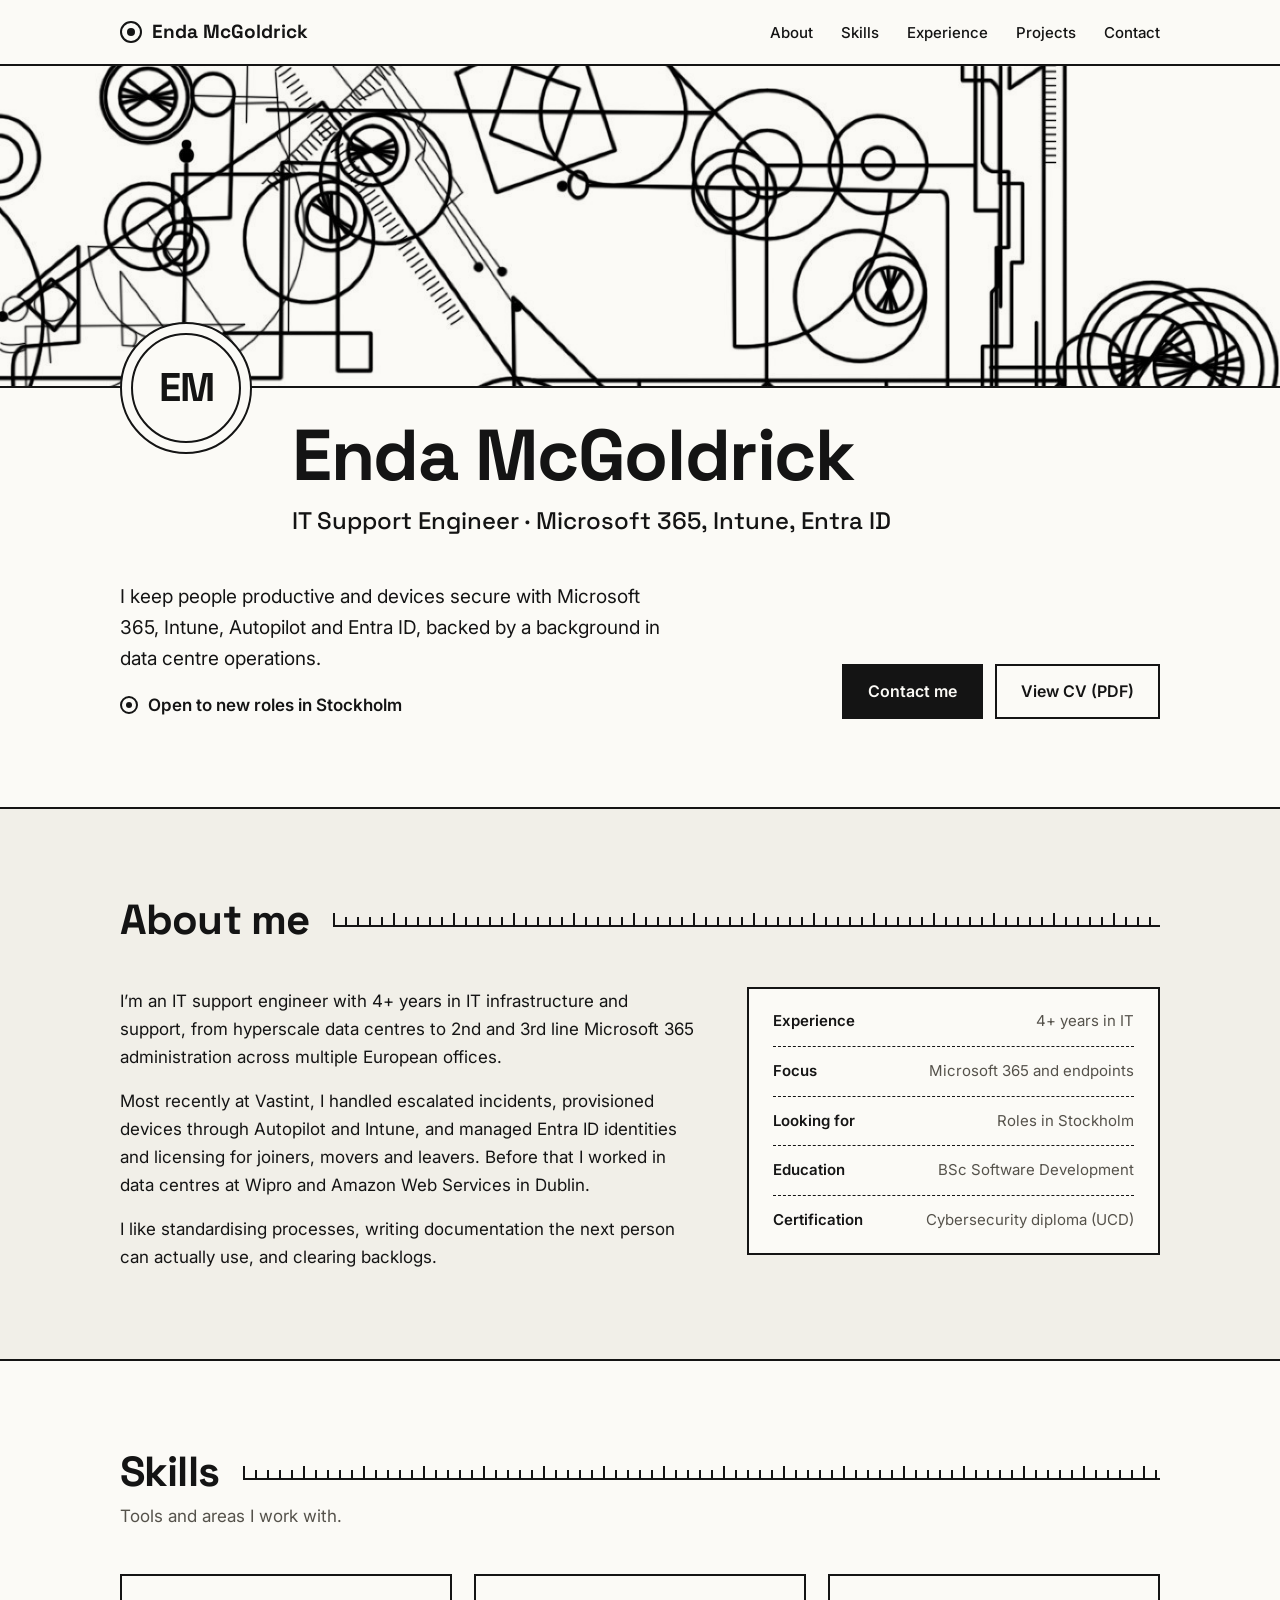
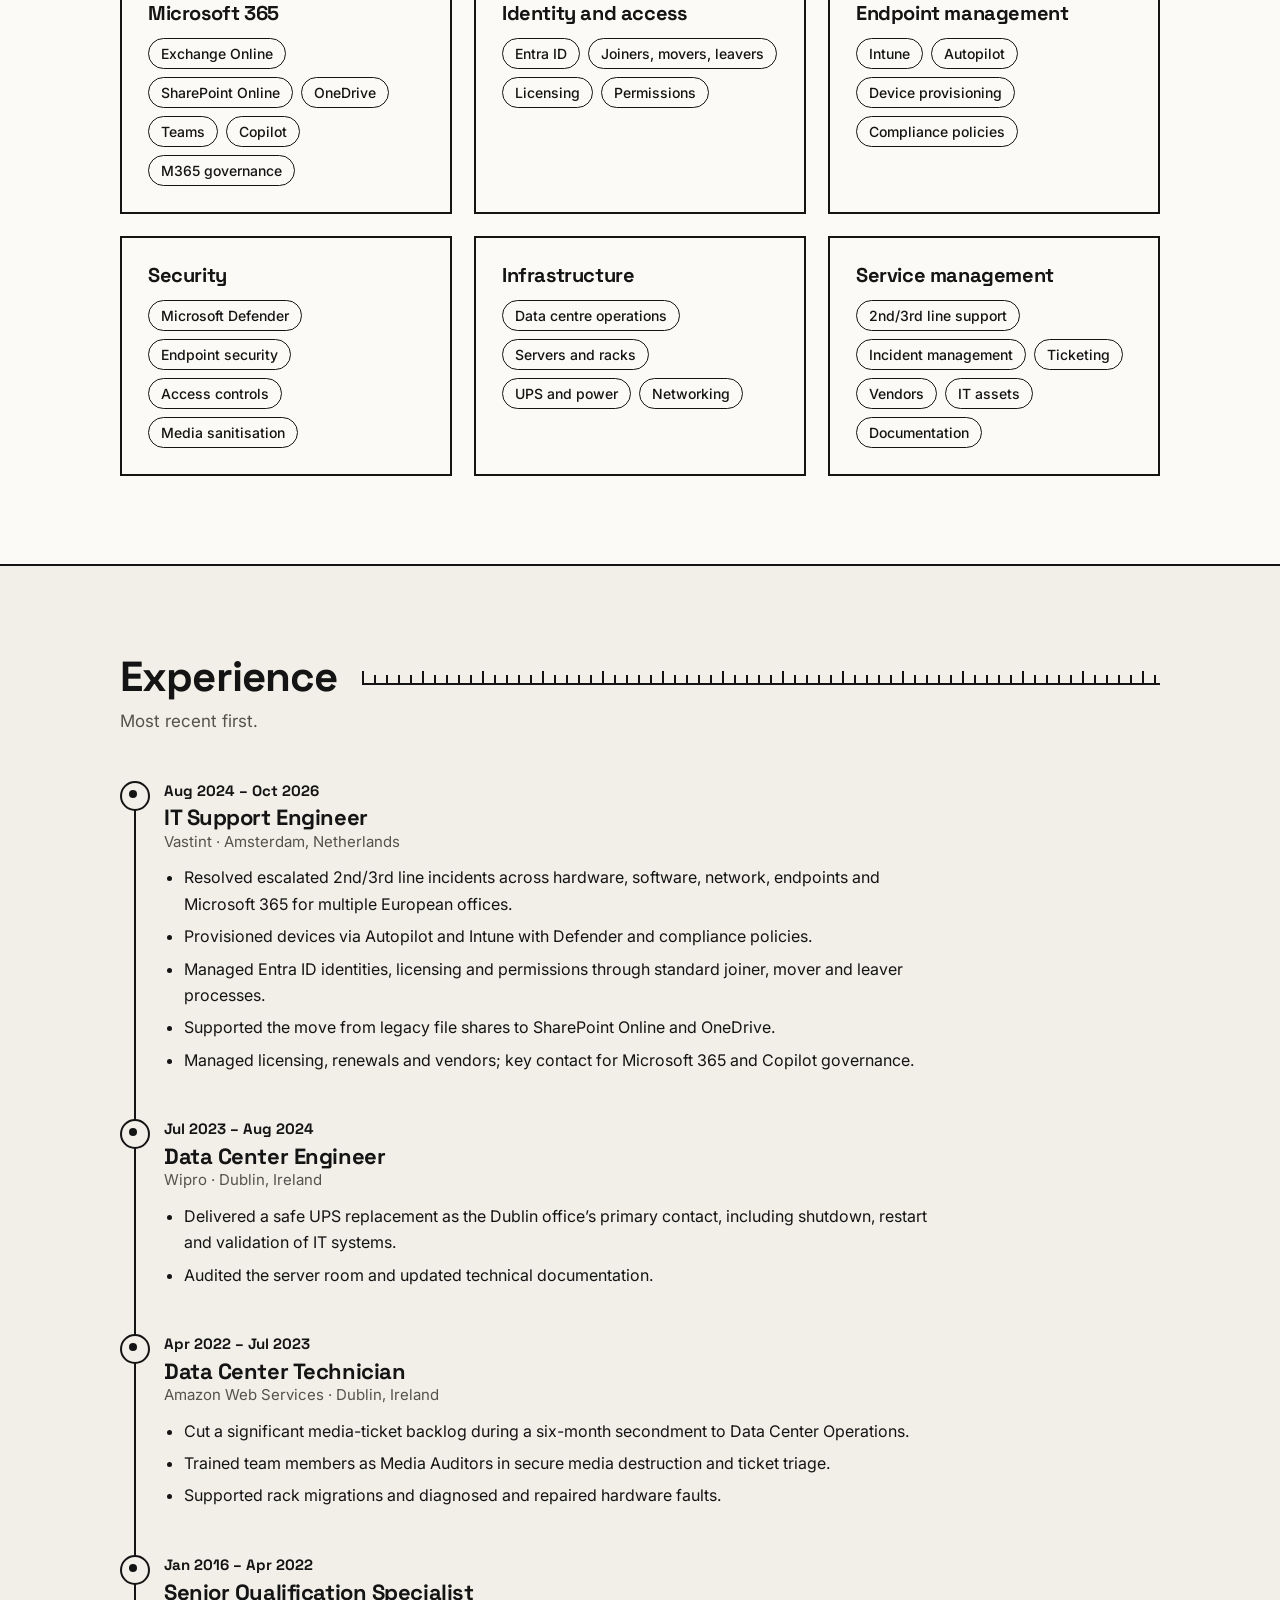
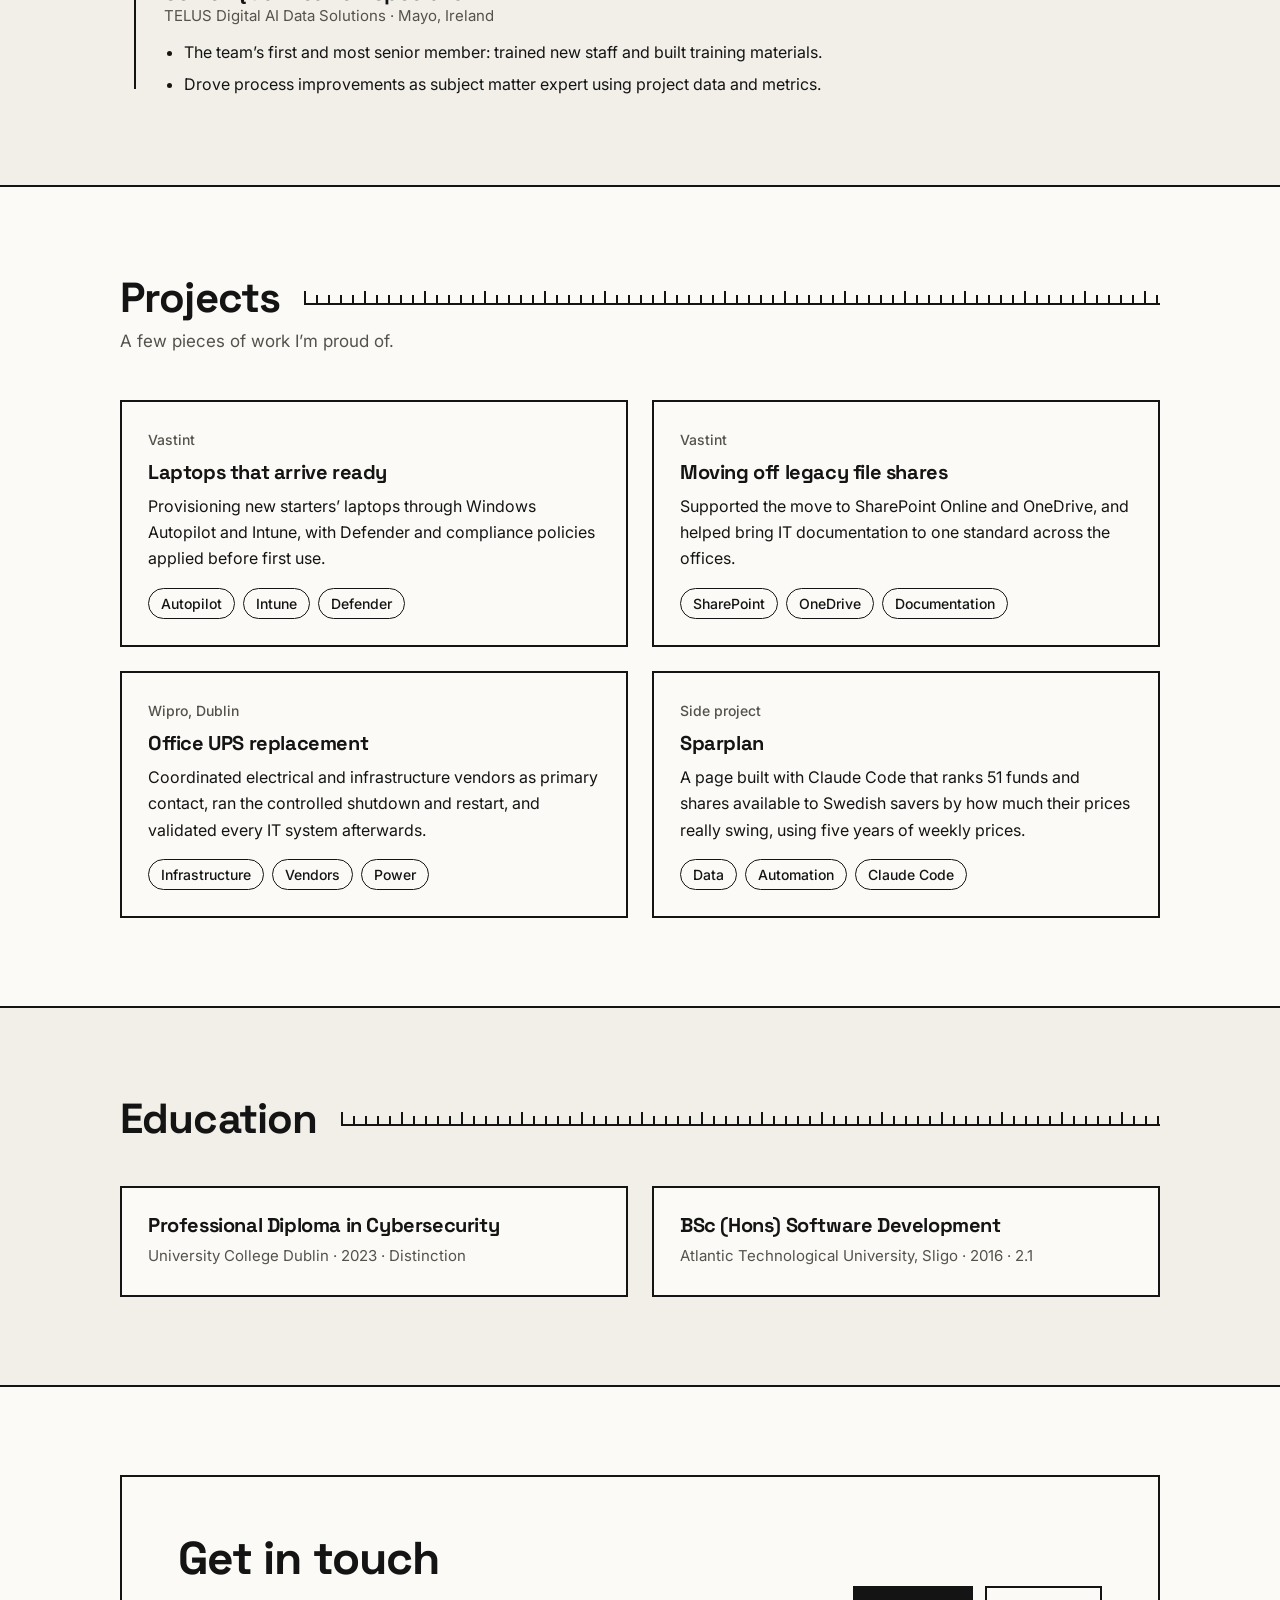
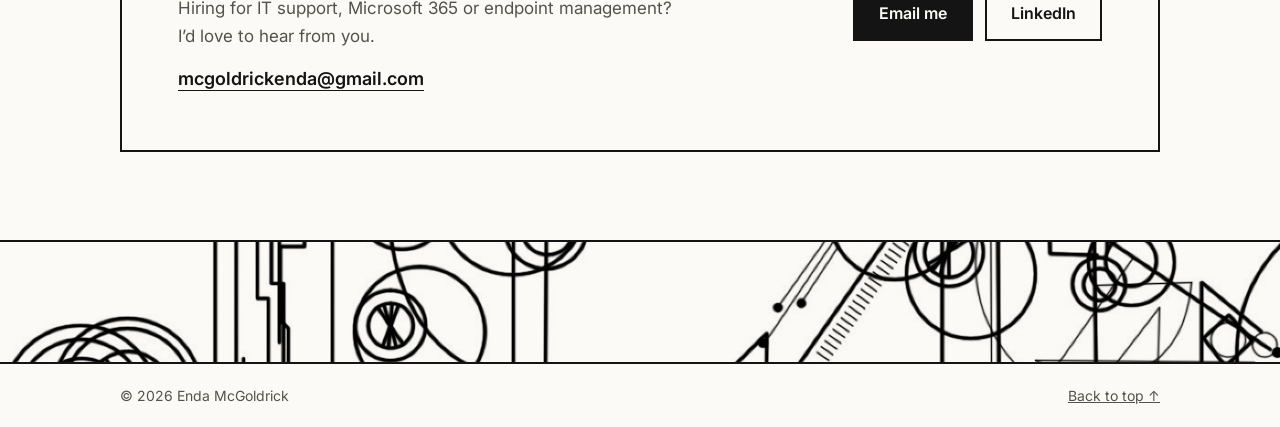
==== index.html @ be998eaa "Add portfolio site" ====
<!doctype html>
<html lang="en-IE">
<head>
<meta charset="utf-8">
<meta name="viewport" content="width=device-width, initial-scale=1">
<title>Enda McGoldrick · Portfolio</title>
<meta name="description" content="Enda McGoldrick, IT support engineer: Microsoft 365, Intune, Autopilot and Entra ID. Open to new roles in Stockholm.">
<meta property="og:type" content="website">
<meta property="og:title" content="Enda McGoldrick · IT Support Engineer">
<meta property="og:description" content="Microsoft 365, Intune, Autopilot and Entra ID. Open to new roles in Stockholm.">
<link rel="icon" href="data:image/svg+xml,%3Csvg xmlns='http://www.w3.org/2000/svg' viewBox='0 0 32 32'%3E%3Ccircle cx='16' cy='16' r='13' fill='%23fbfaf6' stroke='%23141414' stroke-width='3'/%3E%3Ccircle cx='16' cy='16' r='5' fill='%23141414'/%3E%3C/svg%3E"><link rel="preconnect" href="https://fonts.googleapis.com">
<link rel="preconnect" href="https://fonts.gstatic.com" crossorigin>
<link href="https://fonts.googleapis.com/css2?family=Space+Grotesk:wght@500;700&family=Inter:wght@400;500;600&display=swap" rel="stylesheet">
<style>
/* Ink on paper, taken from the line drawing: one line weight (2px), ringed circles, ruler ticks. */
:root{
  --paper:#fbfaf6; --soft:#f1efe8; --ink:#141414; --muted:#55524b;
  --w:2px;
  --head:"Space Grotesk",system-ui,sans-serif;
  --body:"Inter",system-ui,-apple-system,"Segoe UI",Roboto,sans-serif;
  color-scheme:light;
}
@media (prefers-color-scheme:dark){:root:not([data-theme="light"]){--paper:#121211;--soft:#1b1b19;--ink:#f1efe8;--muted:#aaa69c;color-scheme:dark}}
:root[data-theme="dark"]{--paper:#121211;--soft:#1b1b19;--ink:#f1efe8;--muted:#aaa69c;color-scheme:dark}
*{box-sizing:border-box}
html{scroll-behavior:smooth;scroll-padding-top:72px}
body{margin:0;background:var(--paper);color:var(--ink);font:400 17px/1.65 var(--body);-webkit-font-smoothing:antialiased;overflow-x:hidden}
h1,h2,h3,p,ul{margin:0}
h1,h2,h3{font-family:var(--head);font-weight:700;letter-spacing:-.02em;line-height:1.1}
a{color:inherit}
:focus-visible{outline:var(--w) dashed var(--ink);outline-offset:4px}
.container{max-width:1080px;margin:0 auto;padding:0 20px}

/* the drawing */
.linework{display:block;width:100%;height:auto;mix-blend-mode:multiply}
@media (prefers-color-scheme:dark){:root:not([data-theme="light"]) .linework{filter:invert(1);mix-blend-mode:screen}}
:root[data-theme="dark"] .linework{filter:invert(1);mix-blend-mode:screen}

/* nav */
header{position:sticky;top:0;z-index:10;background:var(--paper);border-bottom:var(--w) solid var(--ink)}
header .container{display:flex;align-items:center;justify-content:space-between;height:64px;gap:20px}
.logo{display:flex;align-items:center;gap:10px;font-family:var(--head);font-weight:700;font-size:19px;text-decoration:none}
.ring{width:22px;height:22px;border-radius:50%;border:var(--w) solid var(--ink);display:grid;place-items:center}
.ring::after{content:"";width:8px;height:8px;border-radius:50%;background:var(--ink)}
nav ul{display:flex;gap:28px;list-style:none;padding:0}
nav a{font-weight:500;font-size:15px;text-decoration:none;background:linear-gradient(var(--ink),var(--ink)) 0 100%/0 var(--w) no-repeat;padding-bottom:2px;transition:background-size .25s}
nav a:hover{background-size:100% var(--w)}
@media (max-width:760px){nav{display:none}}

/* buttons */
.btn{display:inline-block;padding:12px 24px;font-weight:600;font-size:16px;text-decoration:none;border:var(--w) solid var(--ink);transition:transform .15s,box-shadow .15s,background-color .15s,color .15s}
.btn:hover{transform:translate(-3px,-3px);box-shadow:3px 3px 0 var(--ink)}
.btn:active{transform:none;box-shadow:none}
.btn-primary{background:var(--ink);color:var(--paper)}
.btn-outline{background:var(--paper)}

/* hero */
.hero-art{max-width:1400px;margin:0 auto;border-bottom:var(--w) solid var(--ink);overflow:hidden}
.hero-art .linework{min-height:180px;object-fit:cover;object-position:left center}
.hero{position:relative;padding:0 0 88px}
.hero-grid{display:grid;grid-template-columns:auto 1fr;gap:28px 40px;align-items:end}
.avatar{align-self:start;z-index:1;width:132px;height:132px;margin-top:-66px;border-radius:50%;background:var(--paper);border:var(--w) solid var(--ink);display:grid;place-items:center;position:relative}
.avatar::before{content:"";position:absolute;inset:9px;border-radius:50%;border:var(--w) solid var(--ink)}
.avatar span{font-family:var(--head);font-weight:700;font-size:40px;letter-spacing:-1px}
.hero h1{font-size:clamp(40px,6.4vw,72px);padding-top:28px}
.hero .role{font-family:var(--head);font-size:clamp(19px,2.2vw,24px);font-weight:500;margin-top:6px}
.hero-body{grid-column:1/-1;display:grid;grid-template-columns:1.3fr 1fr;gap:40px;align-items:end;margin-top:12px}
.hero .intro{font-size:19px;max-width:560px}
.hero .loc{margin-top:16px;display:inline-flex;align-items:center;gap:10px;font-weight:600}
.hero .loc .ring{width:18px;height:18px}
.hero .loc .ring::after{width:6px;height:6px}
.hero .buttons{display:flex;gap:12px;flex-wrap:wrap;justify-content:flex-end}
@media (max-width:760px){
  .hero-grid{grid-template-columns:1fr}
  .avatar{width:108px;height:108px;margin-top:-54px}
  .hero h1{padding-top:0}
  .hero-body{grid-template-columns:1fr}
  .hero .buttons{justify-content:flex-start}
}

/* sections */
section{padding:88px 0}
section.alt{background:var(--soft);border-top:var(--w) solid var(--ink);border-bottom:var(--w) solid var(--ink)}
.section-head{display:grid;grid-template-columns:auto 1fr;gap:6px 24px;align-items:end;margin-bottom:44px}
.section-title{font-size:clamp(30px,4vw,42px)}
.ruler{height:14px;align-self:center;border-bottom:var(--w) solid var(--ink);
  background:repeating-linear-gradient(90deg,var(--ink) 0 var(--w),transparent var(--w) 12px) bottom/100% 8px no-repeat,
             repeating-linear-gradient(90deg,var(--ink) 0 var(--w),transparent var(--w) 60px) bottom/100% 14px no-repeat}
.section-sub{grid-column:1/-1;color:var(--muted)}

/* about */
.about-grid{display:grid;grid-template-columns:1.4fr 1fr;gap:48px;align-items:start}
.about-grid p+p{margin-top:16px}
.facts{border:var(--w) solid var(--ink);background:var(--paper);list-style:none;padding:8px 24px}
.facts li{display:flex;justify-content:space-between;gap:16px;padding:12px 0;font-size:15px;border-bottom:1px dashed var(--ink)}
.facts li:last-child{border-bottom:0}
.facts b{font-weight:600}
.facts span{color:var(--muted);text-align:right}
@media (max-width:760px){.about-grid{grid-template-columns:1fr}}

/* cards */
.card{border:var(--w) solid var(--ink);background:var(--paper);padding:26px;transition:transform .2s,box-shadow .2s}
.card:hover{transform:translate(-4px,-4px);box-shadow:6px 6px 0 var(--ink)}
.card h3{font-size:20px;display:flex;align-items:center;gap:10px}
.tags{display:flex;flex-wrap:wrap;gap:8px;list-style:none;padding:0;margin-top:14px}
.tags li{border:1.5px solid var(--ink);font-size:14px;font-weight:500;padding:3px 12px;border-radius:999px}

.skills{display:grid;grid-template-columns:repeat(3,1fr);gap:22px}
@media (max-width:860px){.skills{grid-template-columns:1fr 1fr}}
@media (max-width:560px){.skills{grid-template-columns:1fr}}

/* timeline */
.timeline{position:relative;max-width:820px;padding-left:44px}
.timeline::before{content:"";position:absolute;left:14px;top:8px;bottom:8px;border-left:var(--w) solid var(--ink)}
.job{position:relative;padding-bottom:44px}
.job:last-child{padding-bottom:0}
.job::before{content:"";position:absolute;left:-44px;top:2px;width:26px;height:26px;border-radius:50%;border:var(--w) solid var(--ink);background:var(--soft)}
.job::after{content:"";position:absolute;left:-35px;top:11px;width:8px;height:8px;border-radius:50%;background:var(--ink)}
.job .date{font-family:var(--head);font-weight:700;font-size:15px}
.job h3{font-size:22px;margin-top:2px}
.job .co{color:var(--muted);font-size:15px}
.job ul{margin-top:10px;padding-left:20px}
.job li{margin-top:6px;font-size:16px}

/* projects */
.projects{display:grid;grid-template-columns:repeat(2,1fr);gap:24px}
.project{display:flex;flex-direction:column;gap:10px}
.project .where{font-size:14px;color:var(--muted);font-weight:500}
.project p{font-size:16px}
.project .tags{margin-top:auto;padding-top:6px}
.project a{font-weight:600;text-underline-offset:4px}
@media (max-width:760px){.projects{grid-template-columns:1fr}}

/* education */
.edu{display:grid;grid-template-columns:1fr 1fr;gap:24px}
.edu p{color:var(--muted);margin-top:8px;font-size:15px}
@media (max-width:640px){.edu{grid-template-columns:1fr}}

/* contact */
.contact-box{border:var(--w) solid var(--ink);padding:clamp(28px,5vw,56px);display:grid;grid-template-columns:1fr auto;gap:28px;align-items:center;background:var(--paper)}
.contact-box h2{font-size:clamp(30px,4.4vw,46px)}
.contact-box p{margin-top:10px;color:var(--muted);max-width:46ch}
.contact-box .mail{display:inline-block;margin-top:14px;font-weight:600;font-size:18px;text-underline-offset:5px}
.contact-box .buttons{display:flex;gap:12px;flex-wrap:wrap}
@media (max-width:760px){.contact-box{grid-template-columns:1fr}}

footer{border-top:var(--w) solid var(--ink)}
.foot-art{max-width:1400px;margin:0 auto;height:120px;overflow:hidden}
.foot-art .linework{transform:scaleX(-1);height:100%;object-fit:cover;object-position:center 70%}
.foot-line{border-top:var(--w) solid var(--ink);padding:20px 0;font-size:14px;color:var(--muted)}
.foot-line .container{display:flex;justify-content:space-between;gap:16px;flex-wrap:wrap}

/* motion */
.js .fade{opacity:0;transform:translateY(16px);transition:opacity .6s ease,transform .6s ease}
.js .fade.in{opacity:1;transform:none}
.hero-art .linework{animation:drift 30s ease-in-out infinite alternate}
@keyframes drift{from{transform:scale(1.04) translateX(0)}to{transform:scale(1.04) translateX(-2%)}}
@media (prefers-reduced-motion:reduce){.js .fade{opacity:1;transform:none;transition:none}.btn,.card{transition:none}.hero-art .linework{animation:none}}
</style>
<script>document.documentElement.classList.add('js')</script>
</head>
<body>

<header>
  <div class="container">
    <a class="logo" href="#top"><span class="ring" aria-hidden="true"></span>Enda McGoldrick</a>
    <nav aria-label="Sections">
      <ul>
        <li><a href="#about">About</a></li>
        <li><a href="#skills">Skills</a></li>
        <li><a href="#experience">Experience</a></li>
        <li><a href="#projects">Projects</a></li>
        <li><a href="#contact">Contact</a></li>
      </ul>
    </nav>
  </div>
</header>

<main id="top">
  <div class="hero-art"><img class="linework" src="linework.png" width="1400" height="350" alt=""></div>
  <div class="hero">
    <div class="container hero-grid">
      <div class="avatar" aria-hidden="true"><span>EM</span></div>
      <div>
        <h1>Enda McGoldrick</h1>
        <p class="role">IT Support Engineer · Microsoft 365, Intune, Entra ID</p>
      </div>
      <div class="hero-body">
        <div>
          <p class="intro">I keep people productive and devices secure with Microsoft 365, Intune, Autopilot and Entra ID, backed by a background in data centre operations.</p>
          <p class="loc"><span class="ring" aria-hidden="true"></span>Open to new roles in Stockholm</p>
        </div>
        <div class="buttons">
          <a class="btn btn-primary" href="mailto:mcgoldrickenda@gmail.com?subject=Role%20enquiry">Contact me</a>
          <a class="btn btn-outline" href="Enda-McGoldrick-CV.pdf" target="_blank" rel="noopener">View CV (PDF)</a>
        </div>
      </div>
    </div>
  </div>

  <section class="alt" id="about">
    <div class="container">
      <div class="section-head"><h2 class="section-title">About me</h2><span class="ruler" aria-hidden="true"></span></div>
      <div class="about-grid fade">
        <div>
          <p>I’m an IT support engineer with 4+ years in IT infrastructure and support, from hyperscale data centres to 2nd and 3rd line Microsoft 365 administration across multiple European offices.</p>
          <p>Most recently at Vastint, I handled escalated incidents, provisioned devices through Autopilot and Intune, and managed Entra ID identities and licensing for joiners, movers and leavers. Before that I worked in data centres at Wipro and Amazon Web Services in Dublin.</p>
          <p>I like standardising processes, writing documentation the next person can actually use, and clearing backlogs.</p>
        </div>
        <ul class="facts">
          <li><b>Experience</b><span>4+ years in IT</span></li>
          <li><b>Focus</b><span>Microsoft 365 and endpoints</span></li>
          <li><b>Looking for</b><span>Roles in Stockholm</span></li>
          <li><b>Education</b><span>BSc Software Development</span></li>
          <li><b>Certification</b><span>Cybersecurity diploma (UCD)</span></li>
        </ul>
      </div>
    </div>
  </section>

  <section id="skills">
    <div class="container">
      <div class="section-head"><h2 class="section-title">Skills</h2><span class="ruler" aria-hidden="true"></span><p class="section-sub">Tools and areas I work with.</p></div>
      <div class="skills">
        <div class="card fade"><h3>Microsoft 365</h3><ul class="tags"><li>Exchange Online</li><li>SharePoint Online</li><li>OneDrive</li><li>Teams</li><li>Copilot</li><li>M365 governance</li></ul></div>
        <div class="card fade"><h3>Identity and access</h3><ul class="tags"><li>Entra ID</li><li>Joiners, movers, leavers</li><li>Licensing</li><li>Permissions</li></ul></div>
        <div class="card fade"><h3>Endpoint management</h3><ul class="tags"><li>Intune</li><li>Autopilot</li><li>Device provisioning</li><li>Compliance policies</li></ul></div>
        <div class="card fade"><h3>Security</h3><ul class="tags"><li>Microsoft Defender</li><li>Endpoint security</li><li>Access controls</li><li>Media sanitisation</li></ul></div>
        <div class="card fade"><h3>Infrastructure</h3><ul class="tags"><li>Data centre operations</li><li>Servers and racks</li><li>UPS and power</li><li>Networking</li></ul></div>
        <div class="card fade"><h3>Service management</h3><ul class="tags"><li>2nd/3rd line support</li><li>Incident management</li><li>Ticketing</li><li>Vendors</li><li>IT assets</li><li>Documentation</li></ul></div>
      </div>
    </div>
  </section>

  <section class="alt" id="experience">
    <div class="container">
      <div class="section-head"><h2 class="section-title">Experience</h2><span class="ruler" aria-hidden="true"></span><p class="section-sub">Most recent first.</p></div>
      <div class="timeline">
        <div class="job fade">
          <p class="date">Aug 2024 – Oct 2026</p>
          <h3>IT Support Engineer</h3>
          <p class="co">Vastint · Amsterdam, Netherlands</p>
          <ul>
            <li>Resolved escalated 2nd/3rd line incidents across hardware, software, network, endpoints and Microsoft 365 for multiple European offices.</li>
            <li>Provisioned devices via Autopilot and Intune with Defender and compliance policies.</li>
            <li>Managed Entra ID identities, licensing and permissions through standard joiner, mover and leaver processes.</li>
            <li>Supported the move from legacy file shares to SharePoint Online and OneDrive.</li>
            <li>Managed licensing, renewals and vendors; key contact for Microsoft 365 and Copilot governance.</li>
          </ul>
        </div>
        <div class="job fade">
          <p class="date">Jul 2023 – Aug 2024</p>
          <h3>Data Center Engineer</h3>
          <p class="co">Wipro · Dublin, Ireland</p>
          <ul>
            <li>Delivered a safe UPS replacement as the Dublin office’s primary contact, including shutdown, restart and validation of IT systems.</li>
            <li>Audited the server room and updated technical documentation.</li>
          </ul>
        </div>
        <div class="job fade">
          <p class="date">Apr 2022 – Jul 2023</p>
          <h3>Data Center Technician</h3>
          <p class="co">Amazon Web Services · Dublin, Ireland</p>
          <ul>
            <li>Cut a significant media-ticket backlog during a six-month secondment to Data Center Operations.</li>
            <li>Trained team members as Media Auditors in secure media destruction and ticket triage.</li>
            <li>Supported rack migrations and diagnosed and repaired hardware faults.</li>
          </ul>
        </div>
        <div class="job fade">
          <p class="date">Jan 2016 – Apr 2022</p>
          <h3>Senior Qualification Specialist</h3>
          <p class="co">TELUS Digital AI Data Solutions · Mayo, Ireland</p>
          <ul>
            <li>The team’s first and most senior member: trained new staff and built training materials.</li>
            <li>Drove process improvements as subject matter expert using project data and metrics.</li>
          </ul>
        </div>
      </div>
    </div>
  </section>

  <section id="projects">
    <div class="container">
      <div class="section-head"><h2 class="section-title">Projects</h2><span class="ruler" aria-hidden="true"></span><p class="section-sub">A few pieces of work I’m proud of.</p></div>
      <div class="projects">
        <article class="card project fade">
          <p class="where">Vastint</p>
          <h3>Laptops that arrive ready</h3>
          <p>Provisioning new starters’ laptops through Windows Autopilot and Intune, with Defender and compliance policies applied before first use.</p>
          <ul class="tags"><li>Autopilot</li><li>Intune</li><li>Defender</li></ul>
        </article>
        <article class="card project fade">
          <p class="where">Vastint</p>
          <h3>Moving off legacy file shares</h3>
          <p>Supported the move to SharePoint Online and OneDrive, and helped bring IT documentation to one standard across the offices.</p>
          <ul class="tags"><li>SharePoint</li><li>OneDrive</li><li>Documentation</li></ul>
        </article>
        <article class="card project fade">
          <p class="where">Wipro, Dublin</p>
          <h3>Office UPS replacement</h3>
          <p>Coordinated electrical and infrastructure vendors as primary contact, ran the controlled shutdown and restart, and validated every IT system afterwards.</p>
          <ul class="tags"><li>Infrastructure</li><li>Vendors</li><li>Power</li></ul>
        </article>
        <article class="card project fade">
          <p class="where">Side project</p>
          <h3>Sparplan</h3>
          <p>A page built with Claude Code that ranks 51 funds and shares available to Swedish savers by how much their prices really swing, using five years of weekly prices.</p>
          <ul class="tags"><li>Data</li><li>Automation</li><li>Claude Code</li></ul>
        </article>
      </div>
    </div>
  </section>

  <section class="alt" id="education">
    <div class="container">
      <div class="section-head"><h2 class="section-title">Education</h2><span class="ruler" aria-hidden="true"></span></div>
      <div class="edu">
        <article class="card fade"><h3>Professional Diploma in Cybersecurity</h3><p>University College Dublin · 2023 · Distinction</p></article>
        <article class="card fade"><h3>BSc (Hons) Software Development</h3><p>Atlantic Technological University, Sligo · 2016 · 2.1</p></article>
      </div>
    </div>
  </section>

  <section id="contact">
    <div class="container">
      <div class="contact-box fade">
        <div>
          <h2>Get in touch</h2>
          <p>Hiring for IT support, Microsoft 365 or endpoint management? I’d love to hear from you.</p>
          <a class="mail" href="mailto:mcgoldrickenda@gmail.com?subject=Role%20enquiry">mcgoldrickenda@gmail.com</a>
        </div>
        <div class="buttons">
          <a class="btn btn-primary" href="mailto:mcgoldrickenda@gmail.com?subject=Role%20enquiry">Email me</a>
          <a class="btn btn-outline" href="https://www.linkedin.com/in/enda-mcgoldrick" rel="noopener">LinkedIn</a>
        </div>
      </div>
    </div>
  </section>
</main>

<footer>
  <div class="foot-art" aria-hidden="true"><img class="linework" src="linework.png" width="1400" height="350" alt=""></div>
  <div class="foot-line"><div class="container"><span>© 2026 Enda McGoldrick</span><a href="#top">Back to top ↑</a></div></div>
</footer>

<script>
(function(){
  var els=[].slice.call(document.querySelectorAll('.fade'));
  if(!('IntersectionObserver' in window)){els.forEach(function(e){e.classList.add('in')});return;}
  var io=new IntersectionObserver(function(es){es.forEach(function(e){if(e.isIntersecting){e.target.classList.add('in');io.unobserve(e.target);}});},{threshold:.1});
  els.forEach(function(e){io.observe(e);});
})();
</script>
</body>
</html>
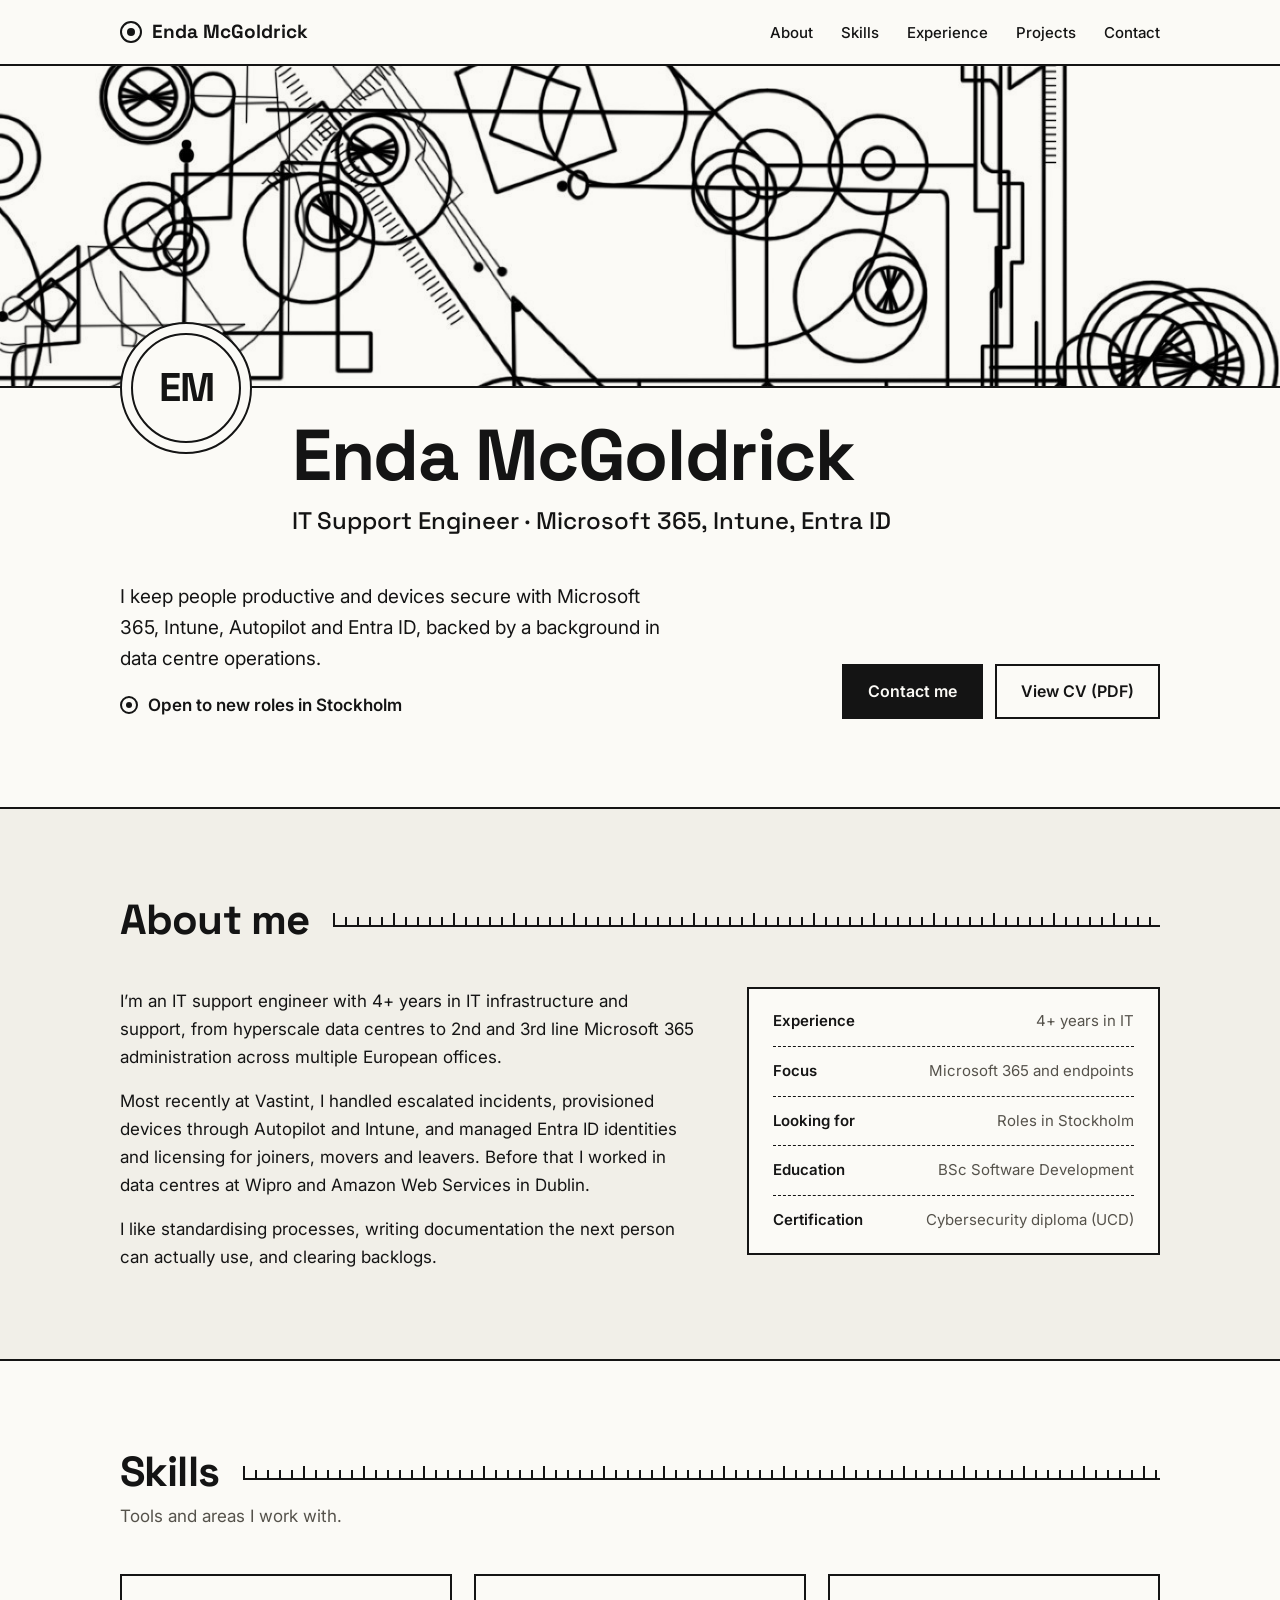
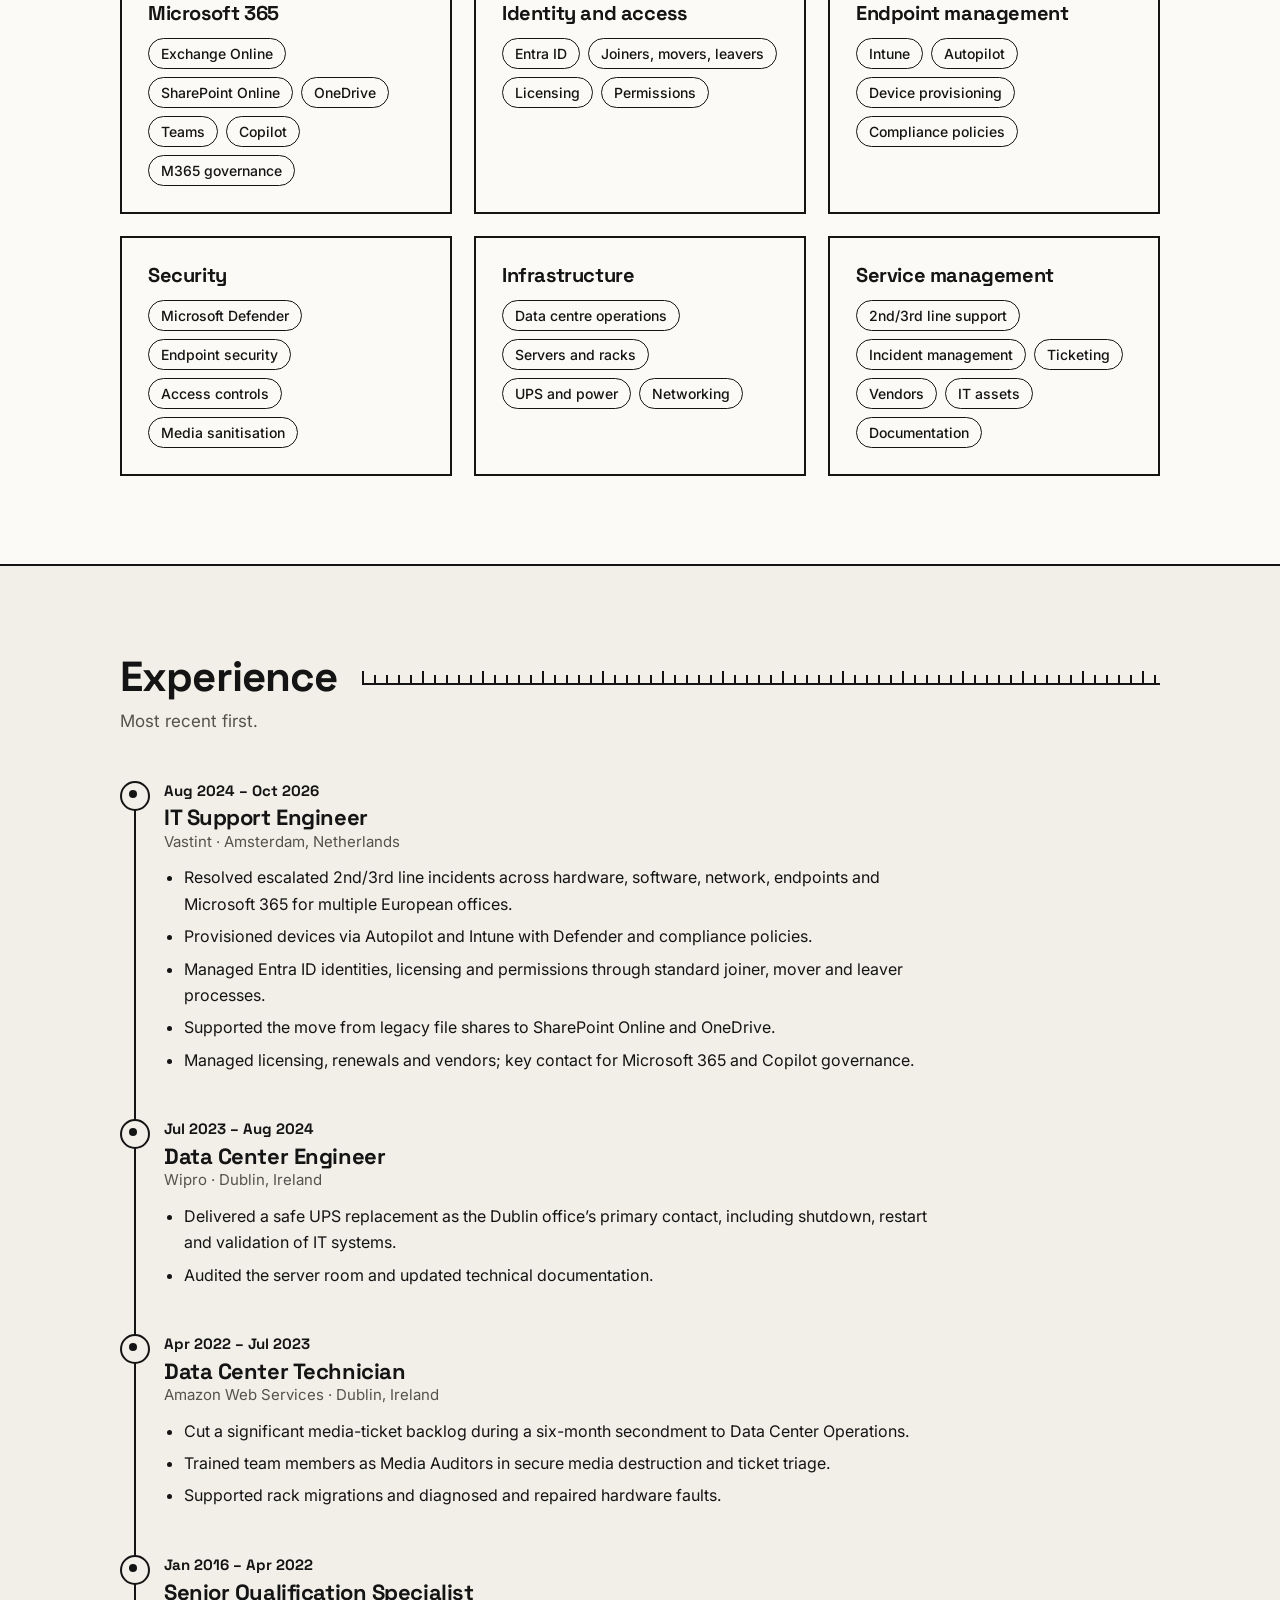
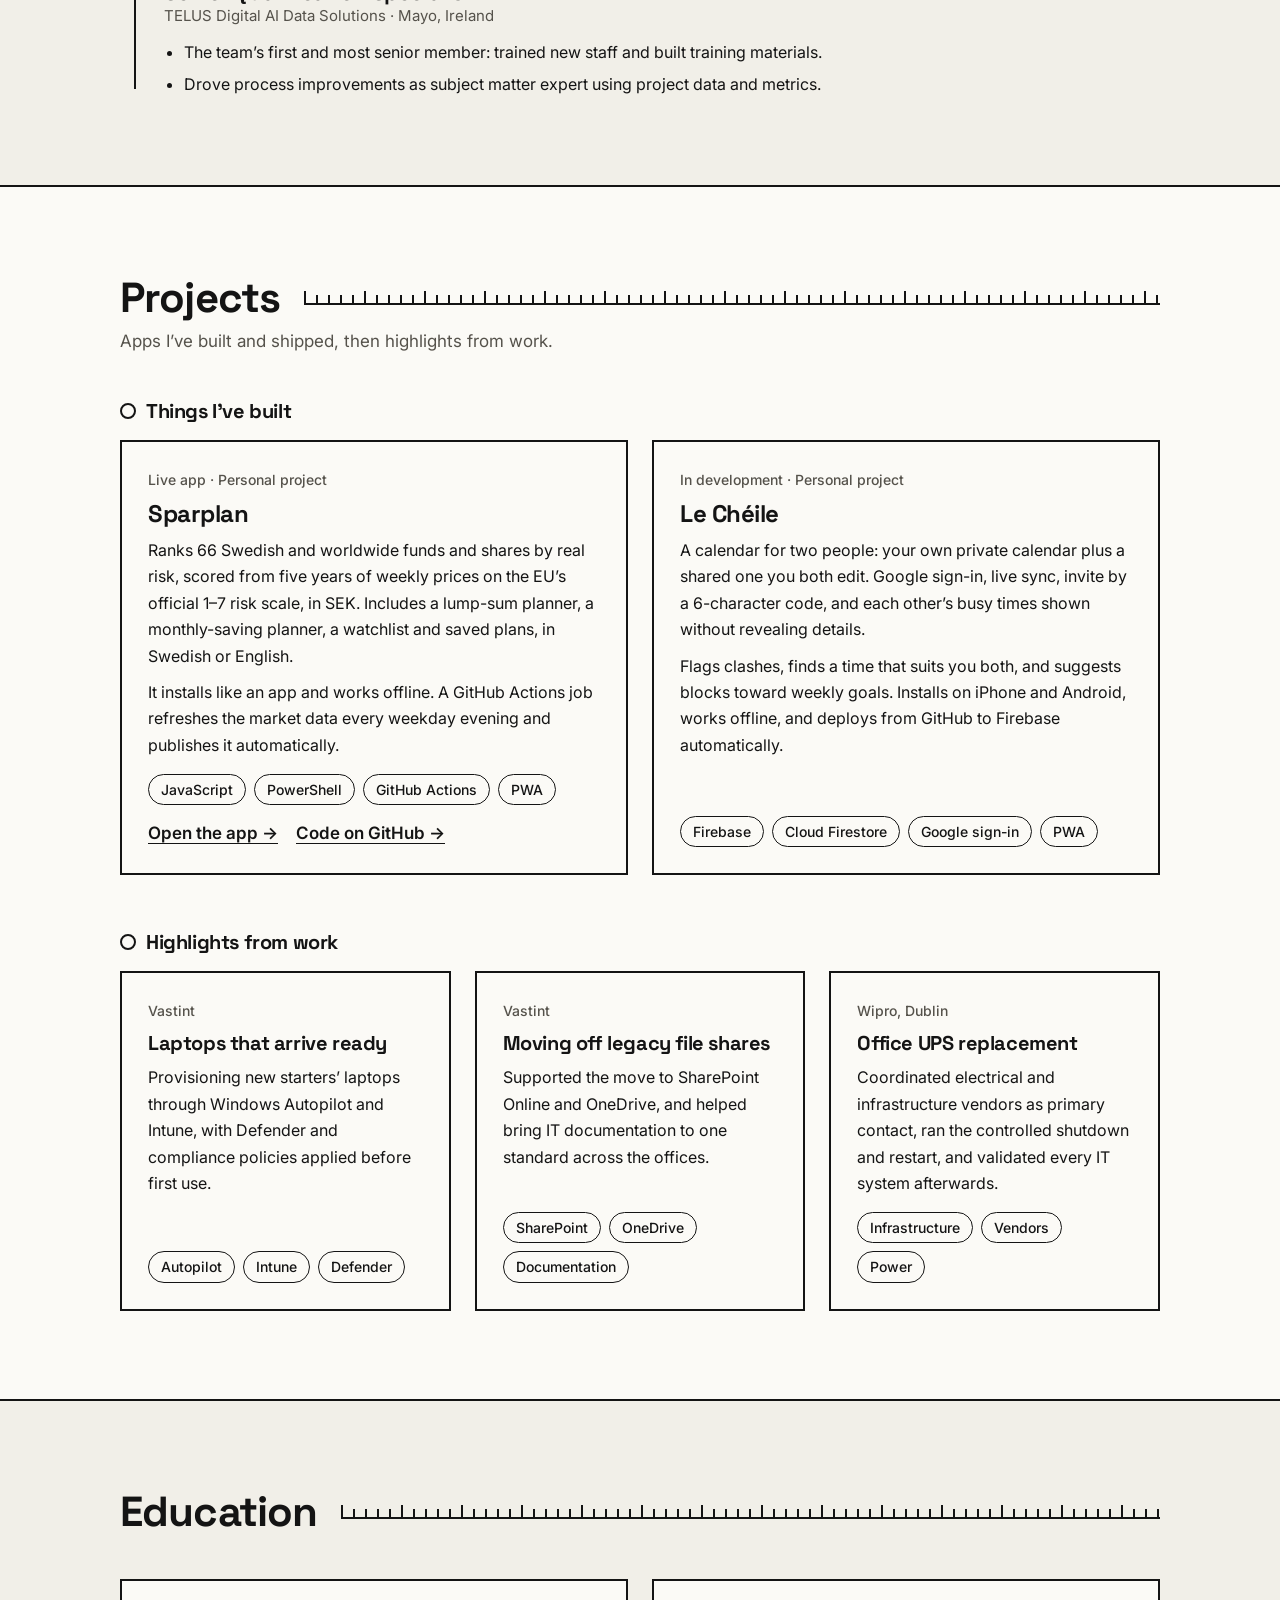
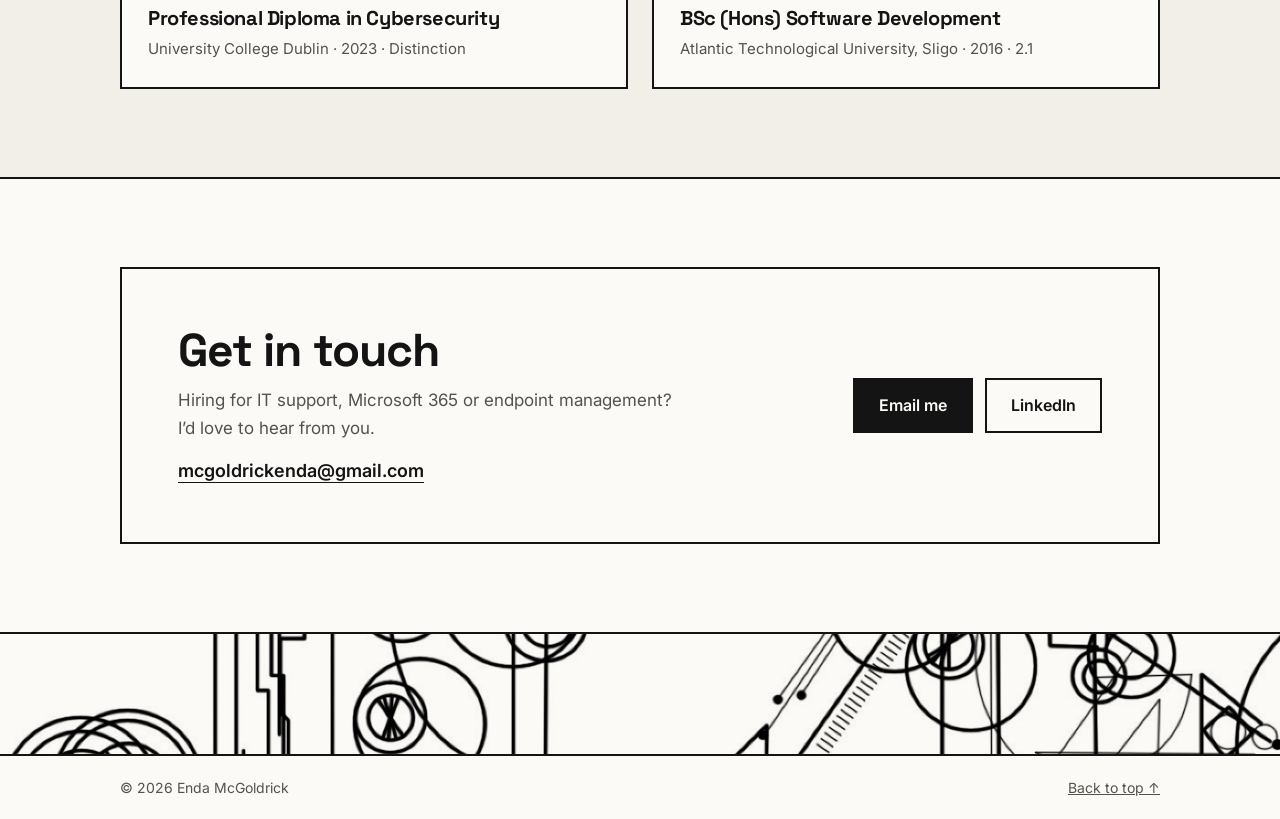
==== commit 902e51e2: "Add Sparplan and Le Chéile to Projects Split Projects into "Things I've built" (Sparplan live app, L" ====
--- a/index.html
+++ b/index.html
@@ -129,7 +129,14 @@
 .project p{font-size:16px}
 .project .tags{margin-top:auto;padding-top:6px}
 .project a{font-weight:600;text-underline-offset:4px}
-@media (max-width:760px){.projects{grid-template-columns:1fr}}
+.sub-h{font-size:20px;margin:0 0 18px;display:flex;align-items:center;gap:10px}
+.sub-h::before{content:"";width:12px;height:12px;border-radius:50%;border:var(--w) solid var(--ink)}
+.projects.builds{margin-bottom:56px}
+.projects.work{grid-template-columns:repeat(3,1fr)}
+.build h3{font-size:24px}
+.build .links{display:flex;flex-wrap:wrap;gap:18px;padding-top:4px}
+@media (max-width:960px){.projects.work{grid-template-columns:1fr 1fr}}
+@media (max-width:760px){.projects,.projects.work{grid-template-columns:1fr}}
 
 /* education */
 .edu{display:grid;grid-template-columns:1fr 1fr;gap:24px}
@@ -282,8 +289,27 @@
 
   <section id="projects">
     <div class="container">
-      <div class="section-head"><h2 class="section-title">Projects</h2><span class="ruler" aria-hidden="true"></span><p class="section-sub">A few pieces of work I’m proud of.</p></div>
-      <div class="projects">
+      <div class="section-head"><h2 class="section-title">Projects</h2><span class="ruler" aria-hidden="true"></span><p class="section-sub">Apps I’ve built and shipped, then highlights from work.</p></div>
+      <h3 class="sub-h">Things I’ve built</h3>
+      <div class="projects builds">
+        <article class="card project build fade">
+          <p class="where">Live app · Personal project</p>
+          <h3>Sparplan</h3>
+          <p>Ranks 66 Swedish and worldwide funds and shares by real risk, scored from five years of weekly prices on the EU’s official 1–7 risk scale, in SEK. Includes a lump-sum planner, a monthly-saving planner, a watchlist and saved plans, in Swedish or English.</p>
+          <p>It installs like an app and works offline. A GitHub Actions job refreshes the market data every weekday evening and publishes it automatically.</p>
+          <ul class="tags"><li>JavaScript</li><li>PowerShell</li><li>GitHub Actions</li><li>PWA</li></ul>
+          <div class="links"><a href="https://endamcgoldrick.github.io/sparplan/" target="_blank" rel="noopener">Open the app →</a><a href="https://github.com/endamcgoldrick/sparplan" target="_blank" rel="noopener">Code on GitHub →</a></div>
+        </article>
+        <article class="card project build fade">
+          <p class="where">In development · Personal project</p>
+          <h3>Le Chéile</h3>
+          <p>A calendar for two people: your own private calendar plus a shared one you both edit. Google sign-in, live sync, invite by a 6-character code, and each other’s busy times shown without revealing details.</p>
+          <p>Flags clashes, finds a time that suits you both, and suggests blocks toward weekly goals. Installs on iPhone and Android, works offline, and deploys from GitHub to Firebase automatically.</p>
+          <ul class="tags"><li>Firebase</li><li>Cloud Firestore</li><li>Google sign-in</li><li>PWA</li></ul>
+        </article>
+      </div>
+      <h3 class="sub-h">Highlights from work</h3>
+      <div class="projects work">
         <article class="card project fade">
           <p class="where">Vastint</p>
           <h3>Laptops that arrive ready</h3>
@@ -301,12 +327,6 @@
           <h3>Office UPS replacement</h3>
           <p>Coordinated electrical and infrastructure vendors as primary contact, ran the controlled shutdown and restart, and validated every IT system afterwards.</p>
           <ul class="tags"><li>Infrastructure</li><li>Vendors</li><li>Power</li></ul>
-        </article>
-        <article class="card project fade">
-          <p class="where">Side project</p>
-          <h3>Sparplan</h3>
-          <p>A page built with Claude Code that ranks 51 funds and shares available to Swedish savers by how much their prices really swing, using five years of weekly prices.</p>
-          <ul class="tags"><li>Data</li><li>Automation</li><li>Claude Code</li></ul>
         </article>
       </div>
     </div>
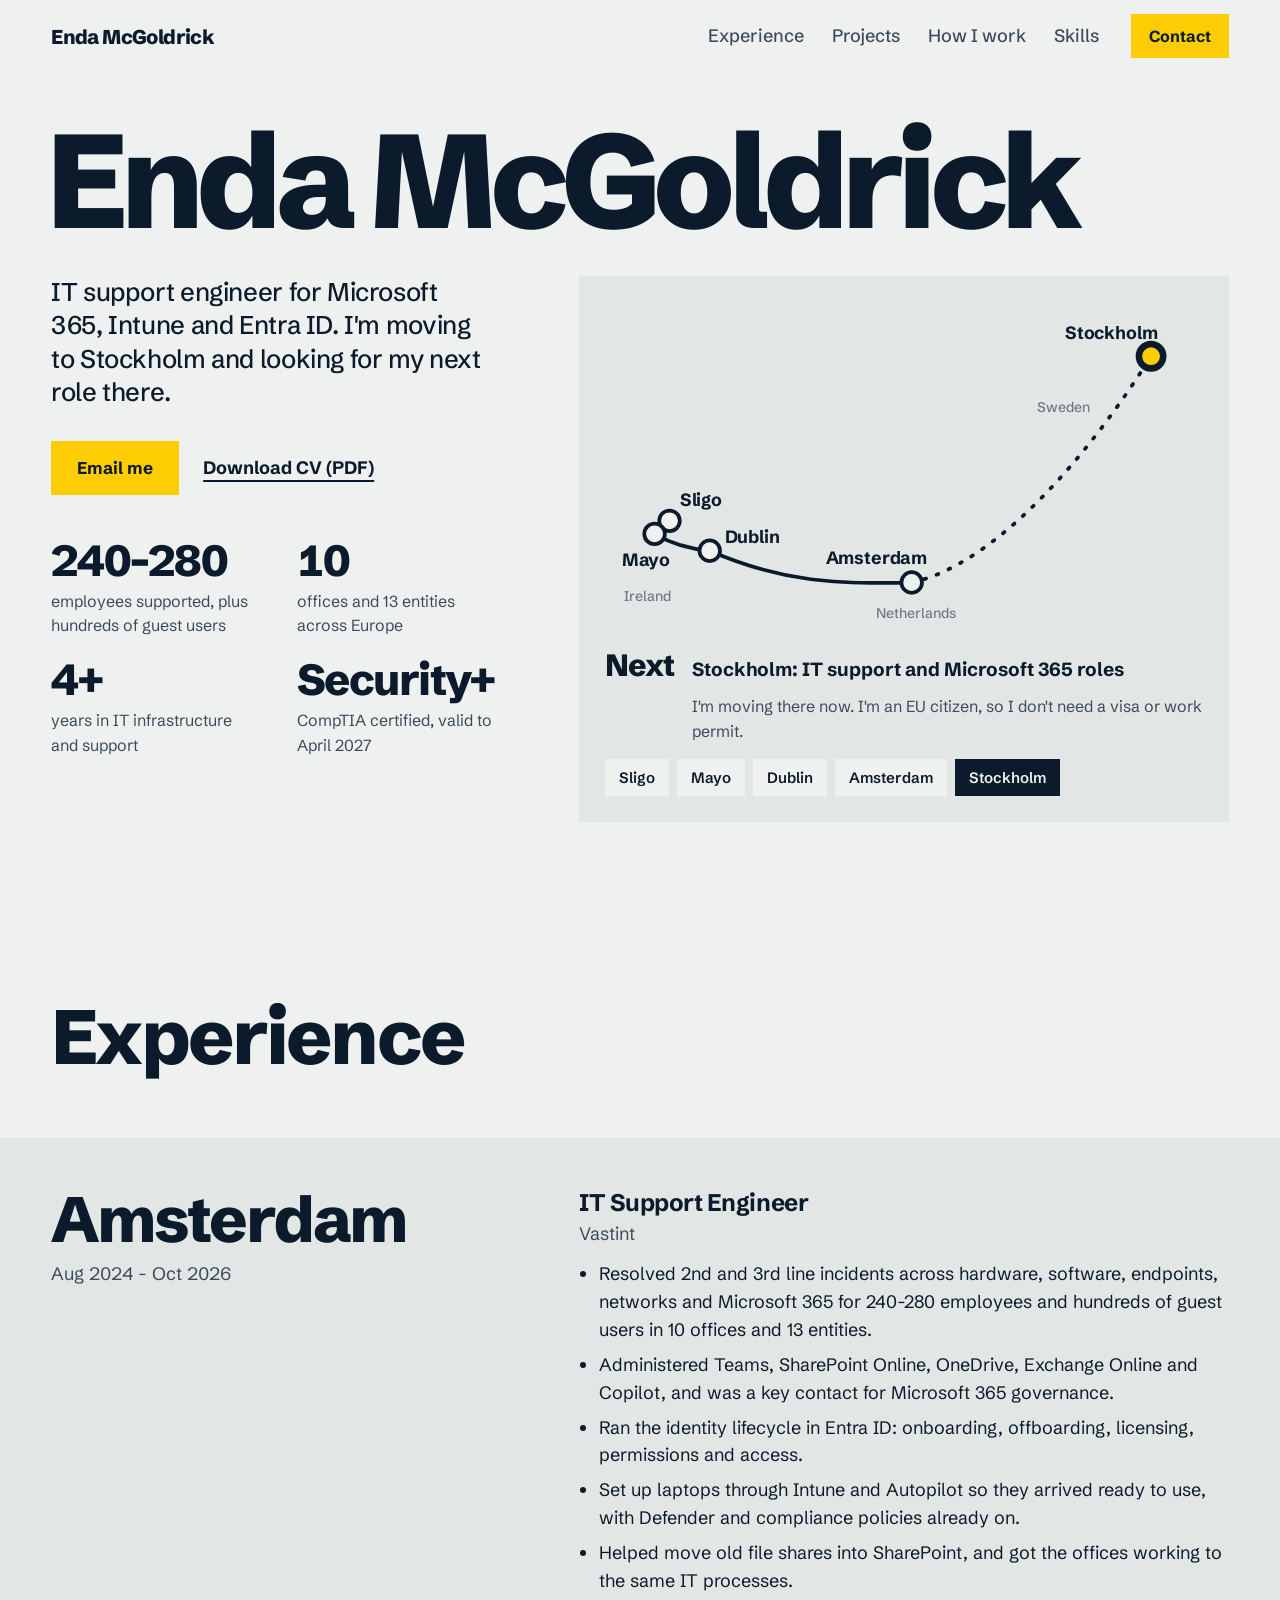
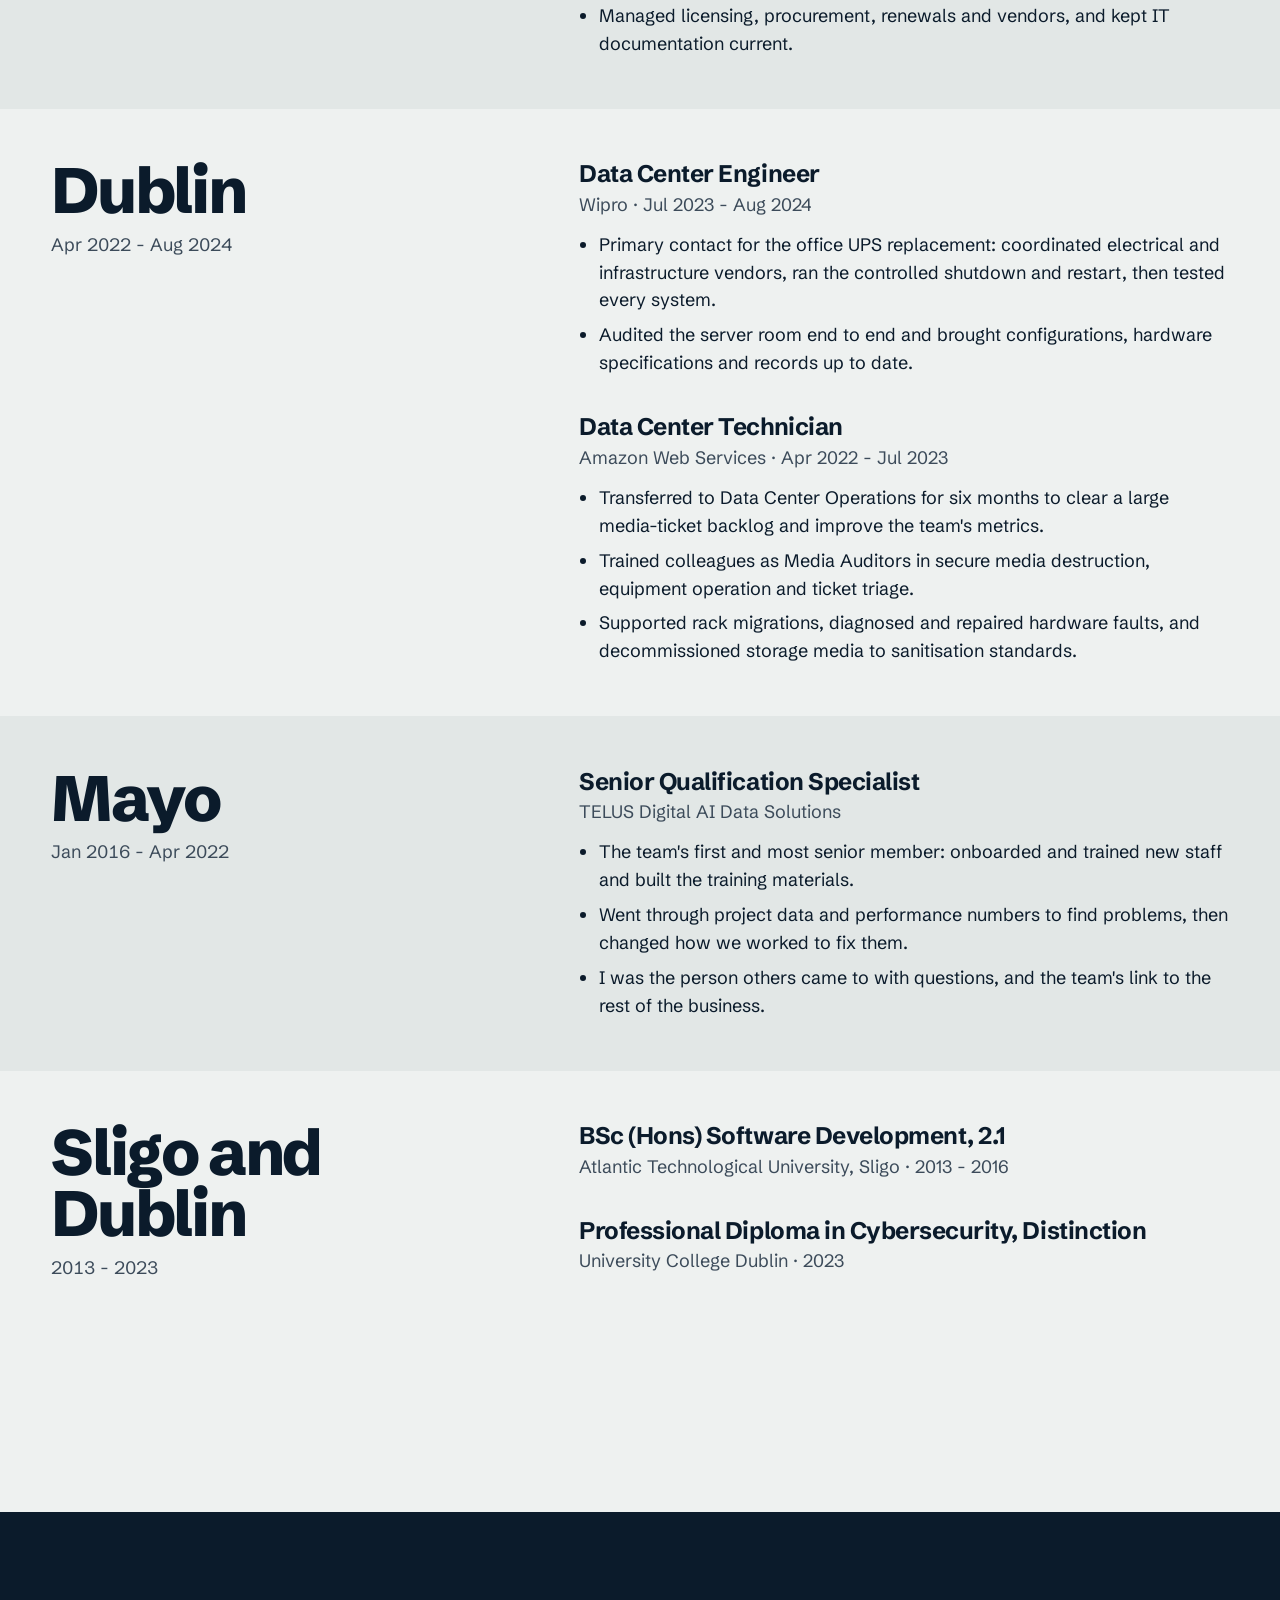
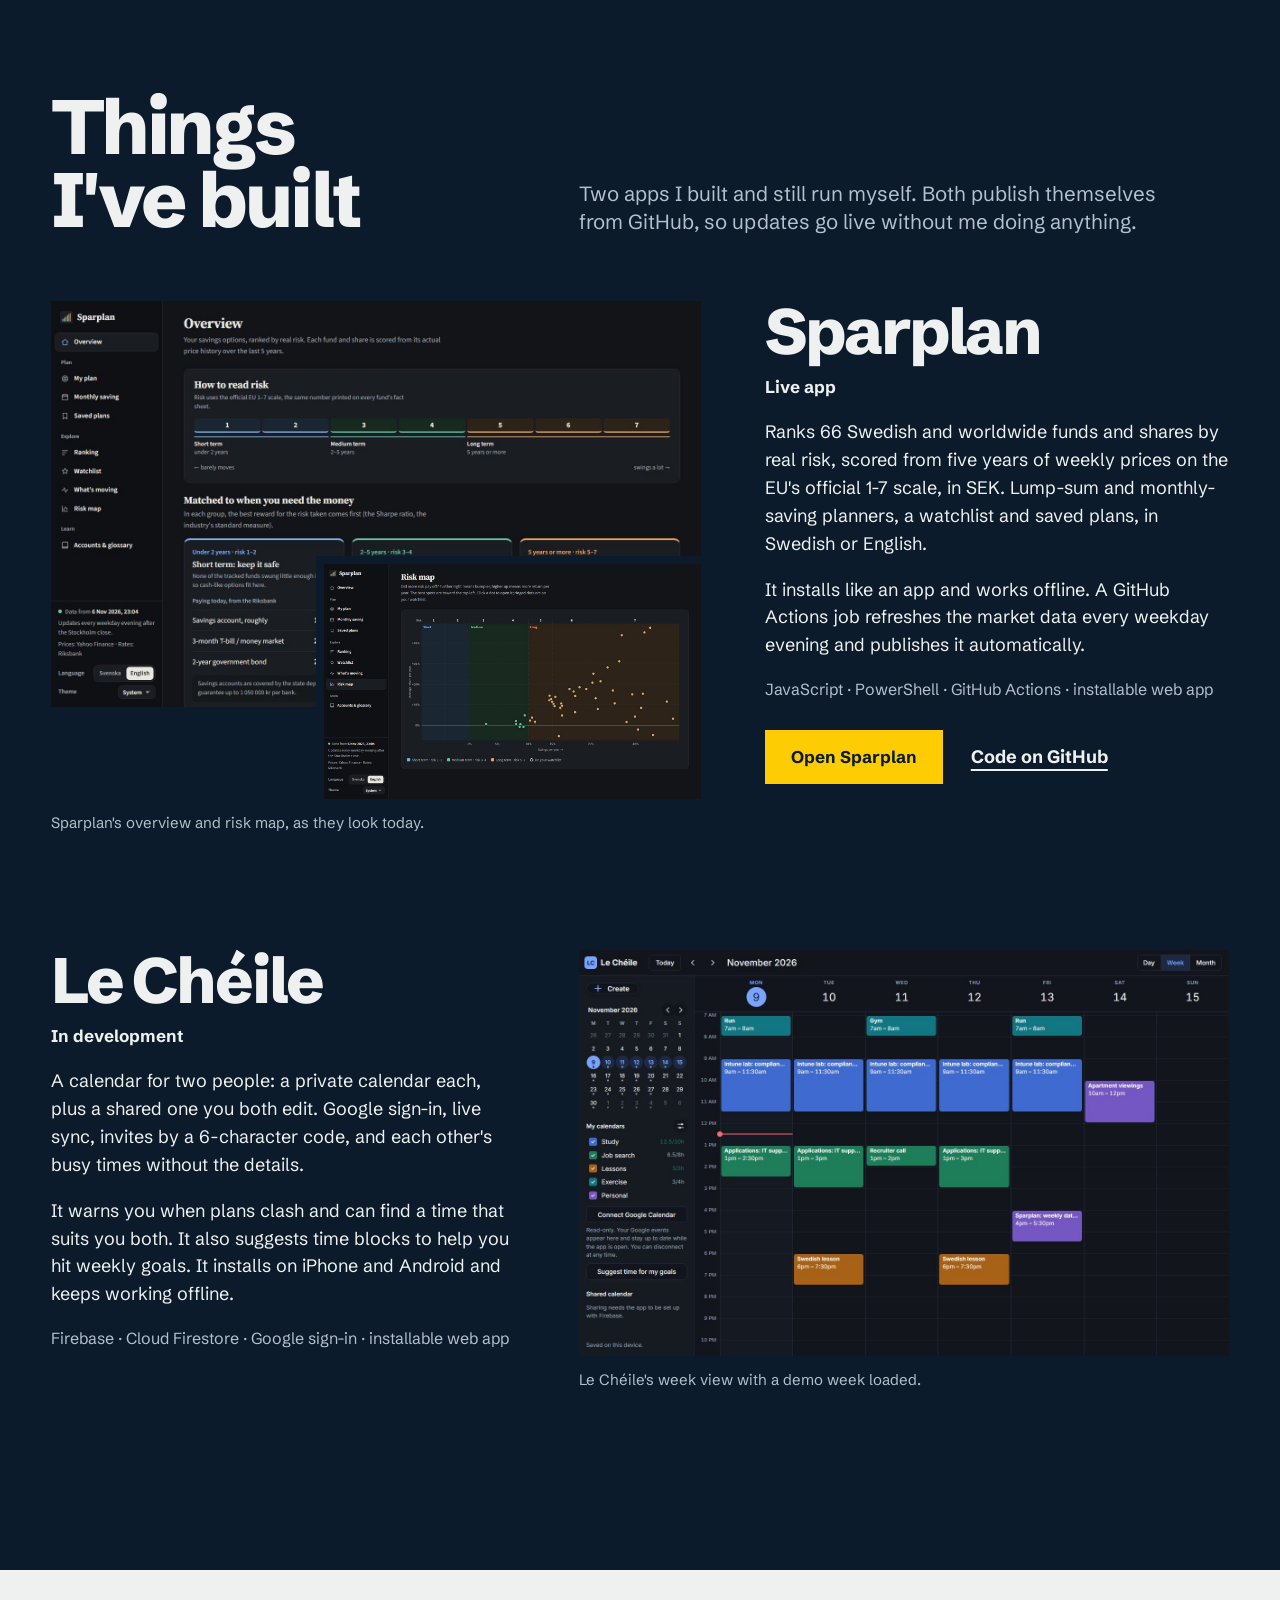
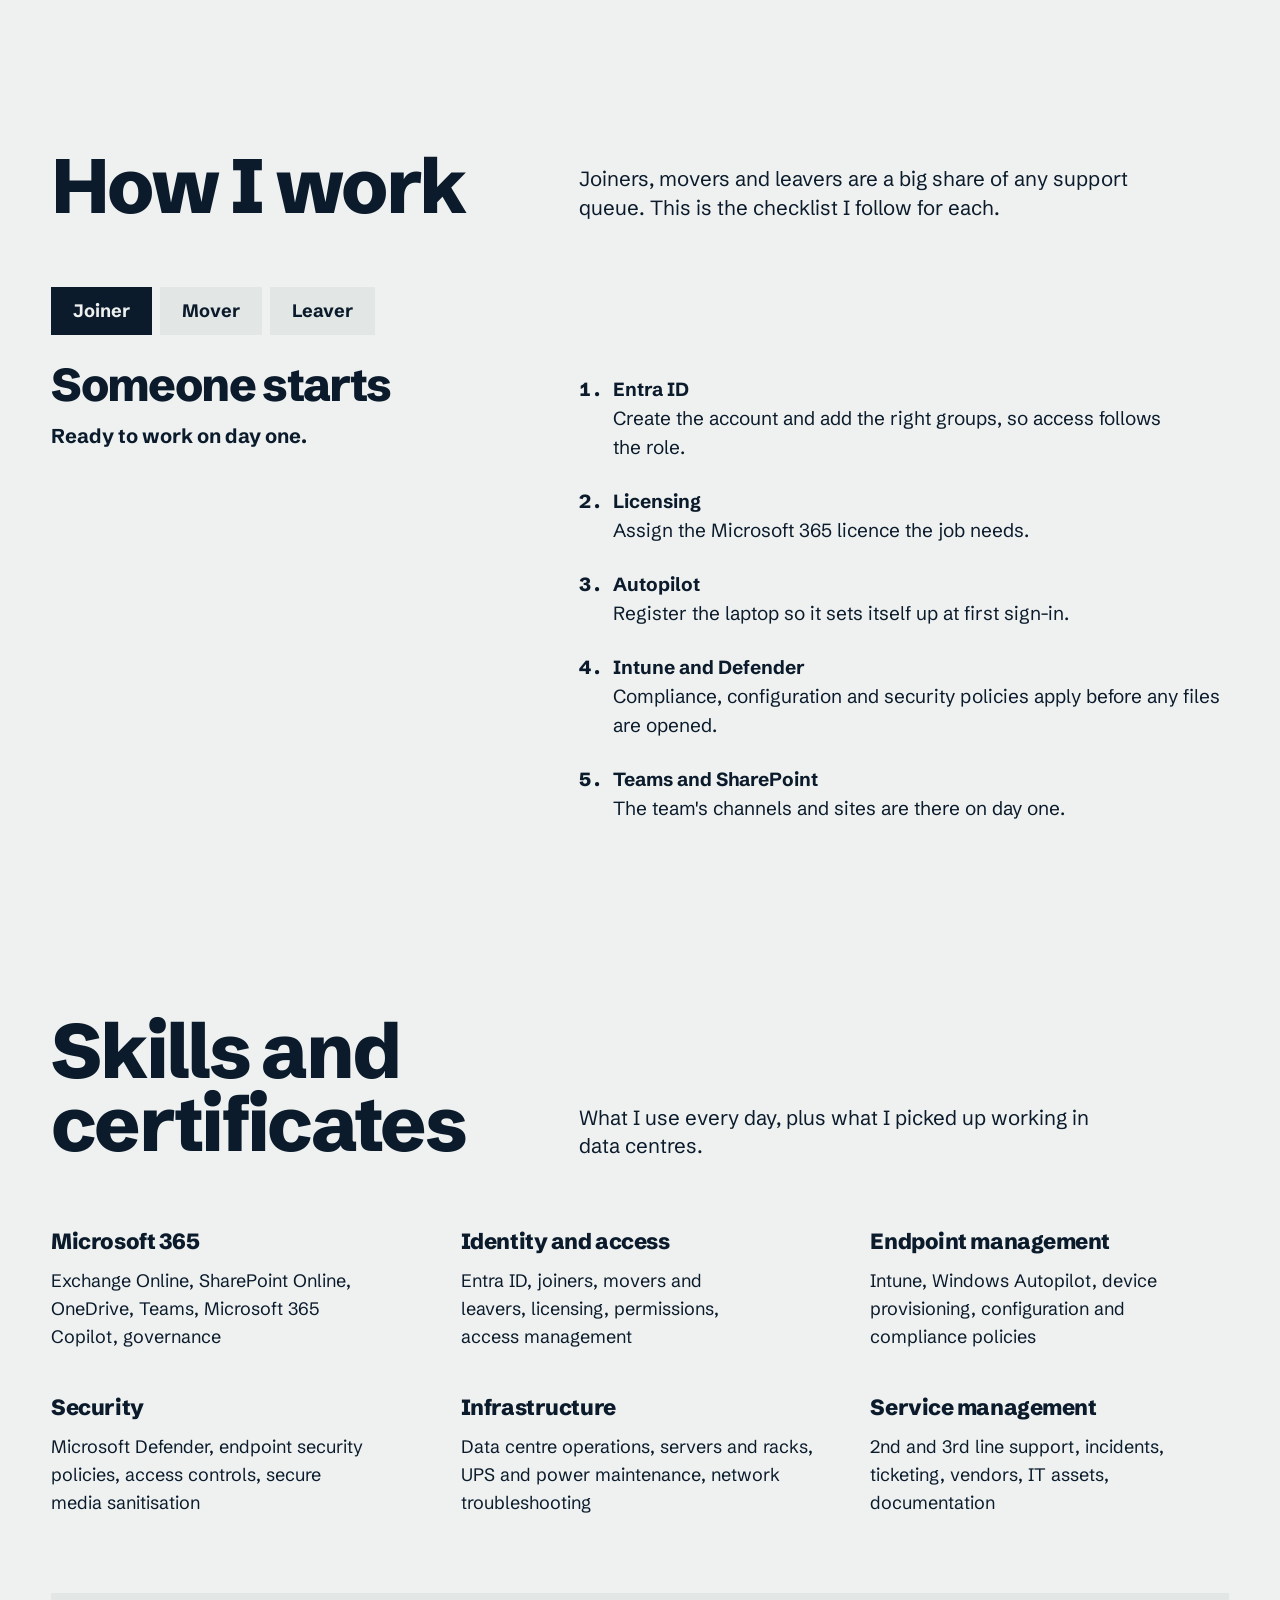
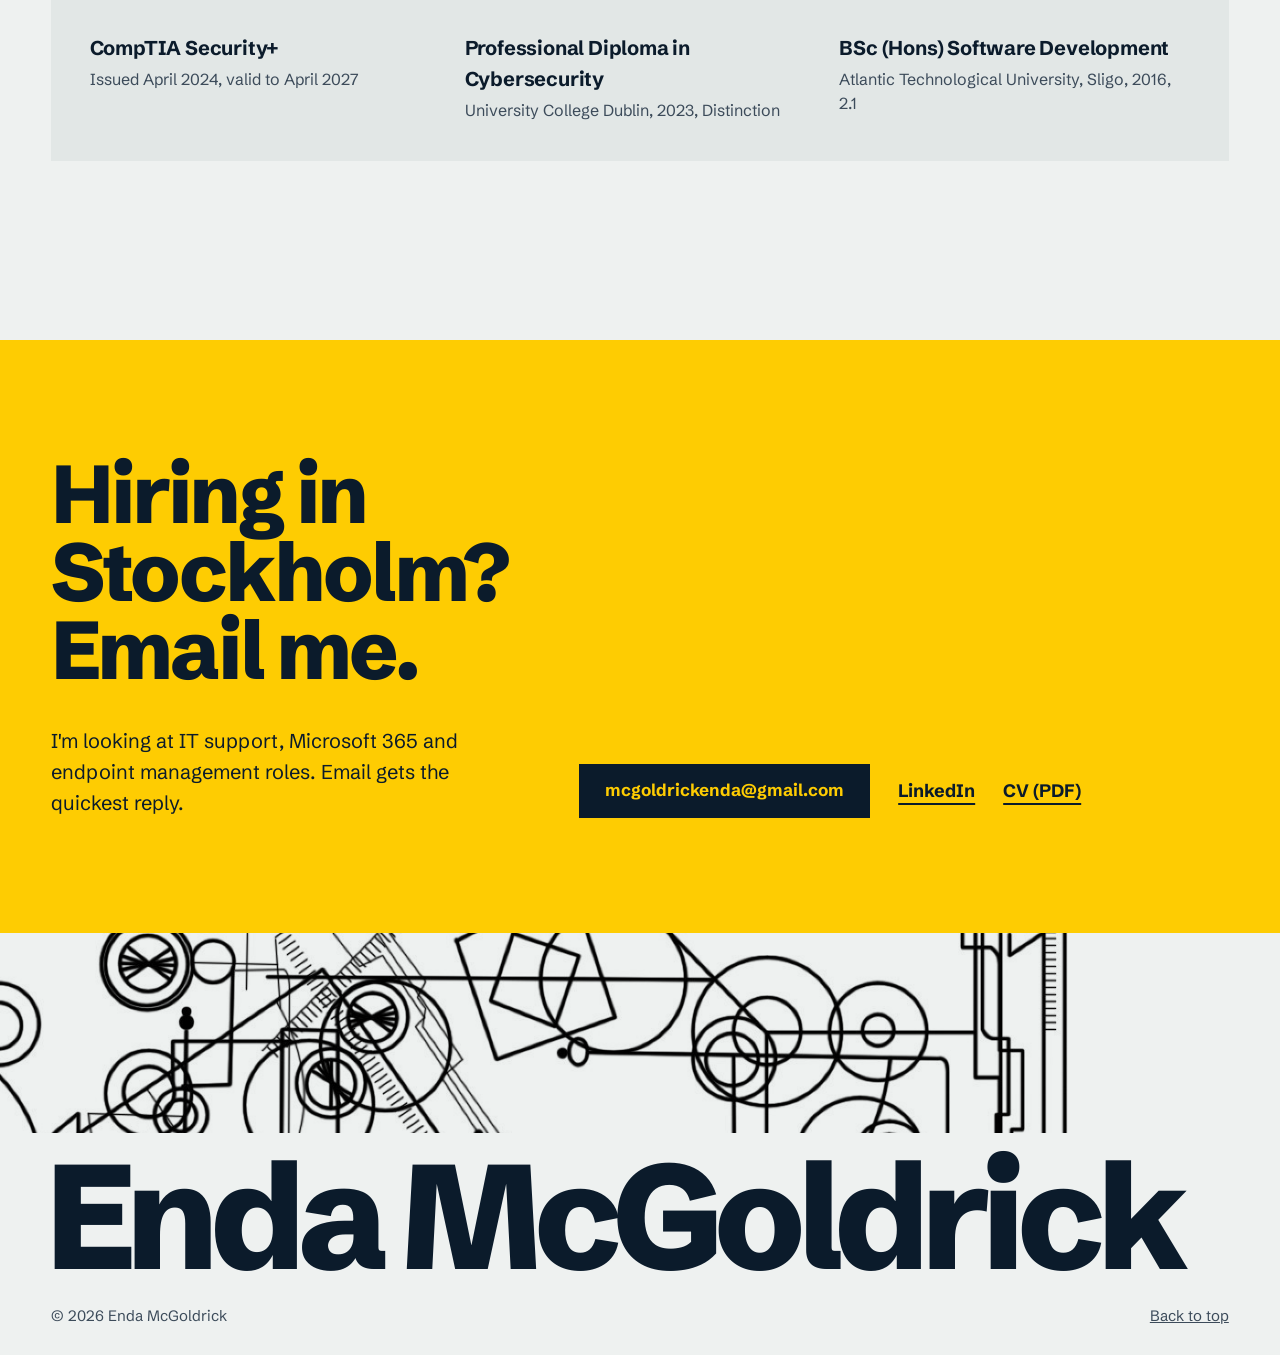
==== commit b8f85eca: "Redesign portfolio around the Sligo-to-Stockholm route New layout with an interactive route map, rea" ====
--- a/index.html
+++ b/index.html
@@ -3,372 +3,502 @@
 <head>
 <meta charset="utf-8">
 <meta name="viewport" content="width=device-width, initial-scale=1">
-<title>Enda McGoldrick · Portfolio</title>
-<meta name="description" content="Enda McGoldrick, IT support engineer: Microsoft 365, Intune, Autopilot and Entra ID. Open to new roles in Stockholm.">
+<title>Enda McGoldrick · IT Support Engineer</title>
+<meta name="description" content="Enda McGoldrick, IT support engineer for Microsoft 365, Intune and Entra ID. Relocating to Stockholm and open to new roles.">
 <meta property="og:type" content="website">
 <meta property="og:title" content="Enda McGoldrick · IT Support Engineer">
-<meta property="og:description" content="Microsoft 365, Intune, Autopilot and Entra ID. Open to new roles in Stockholm.">
-<link rel="icon" href="data:image/svg+xml,%3Csvg xmlns='http://www.w3.org/2000/svg' viewBox='0 0 32 32'%3E%3Ccircle cx='16' cy='16' r='13' fill='%23fbfaf6' stroke='%23141414' stroke-width='3'/%3E%3Ccircle cx='16' cy='16' r='5' fill='%23141414'/%3E%3C/svg%3E"><link rel="preconnect" href="https://fonts.googleapis.com">
+<meta property="og:description" content="Microsoft 365, Intune and Entra ID. Relocating to Stockholm and open to new roles.">
+<meta property="og:url" content="https://endamcgoldrick.github.io/">
+<meta property="og:image" content="https://endamcgoldrick.github.io/img/og.jpg">
+<meta property="og:image:width" content="1200">
+<meta property="og:image:height" content="630">
+<meta name="twitter:card" content="summary_large_image">
+<link rel="canonical" href="https://endamcgoldrick.github.io/">
+<script type="application/ld+json">{"@context":"https://schema.org","@type":"Person","name":"Enda McGoldrick","jobTitle":"IT Support Engineer","url":"https://endamcgoldrick.github.io/","email":"mailto:mcgoldrickenda@gmail.com","sameAs":["https://www.linkedin.com/in/enda-mcgoldrick","https://github.com/endamcgoldrick"],"knowsAbout":["Microsoft 365","Microsoft Intune","Windows Autopilot","Microsoft Entra ID","Microsoft Defender"],"hasCredential":{"@type":"EducationalOccupationalCredential","name":"CompTIA Security+"}}</script>
+<link rel="icon" href="data:image/svg+xml,%3Csvg xmlns='http://www.w3.org/2000/svg' viewBox='0 0 32 32'%3E%3Crect width='32' height='32' fill='%230b1b2b'/%3E%3Ccircle cx='16' cy='16' r='7' fill='%23fecc02'/%3E%3C/svg%3E">
+<link rel="preconnect" href="https://fonts.googleapis.com">
 <link rel="preconnect" href="https://fonts.gstatic.com" crossorigin>
-<link href="https://fonts.googleapis.com/css2?family=Space+Grotesk:wght@500;700&family=Inter:wght@400;500;600&display=swap" rel="stylesheet">
+<link href="https://fonts.googleapis.com/css2?family=Schibsted+Grotesk:wght@400;500;700;800&display=swap" rel="stylesheet">
 <style>
-/* Ink on paper, taken from the line drawing: one line weight (2px), ringed circles, ruler ticks. */
+/* Stockholm: pale cool ground, Baltic navy ink and field, flag yellow on actions and the next stop only. */
 :root{
-  --paper:#fbfaf6; --soft:#f1efe8; --ink:#141414; --muted:#55524b;
-  --w:2px;
-  --head:"Space Grotesk",system-ui,sans-serif;
-  --body:"Inter",system-ui,-apple-system,"Segoe UI",Roboto,sans-serif;
+  --ground:#eef1f0; --step:#e2e7e6; --ink:#0b1b2b; --soft:#3c4b5a;
+  --field:#0b1b2b; --on-field:#eef1f0; --on-field-soft:#b4c0cb;
+  --accent:#fecc02; --on-accent:#0b1b2b;
+  --font:"Schibsted Grotesk",system-ui,-apple-system,"Segoe UI",sans-serif;
+  --m:clamp(20px,4vw,56px); --gap:clamp(120px,14vw,200px);
+  --ease:cubic-bezier(.2,.7,.2,1);
   color-scheme:light;
 }
-@media (prefers-color-scheme:dark){:root:not([data-theme="light"]){--paper:#121211;--soft:#1b1b19;--ink:#f1efe8;--muted:#aaa69c;color-scheme:dark}}
-:root[data-theme="dark"]{--paper:#121211;--soft:#1b1b19;--ink:#f1efe8;--muted:#aaa69c;color-scheme:dark}
+@media (prefers-color-scheme:dark){:root:not([data-theme="light"]){
+  --ground:#0f1720; --step:#16212c; --ink:#e8edf1; --soft:#a9b6c2;
+  --field:#e8edf1; --on-field:#0b1b2b; --on-field-soft:#3c4b5a; color-scheme:dark}}
 *{box-sizing:border-box}
-html{scroll-behavior:smooth;scroll-padding-top:72px}
-body{margin:0;background:var(--paper);color:var(--ink);font:400 17px/1.65 var(--body);-webkit-font-smoothing:antialiased;overflow-x:hidden}
-h1,h2,h3,p,ul{margin:0}
-h1,h2,h3{font-family:var(--head);font-weight:700;letter-spacing:-.02em;line-height:1.1}
+html{scroll-behavior:smooth;scroll-padding-top:80px;-webkit-text-size-adjust:100%}
+body{margin:0;background:var(--ground);color:var(--ink);font:400 18px/1.55 var(--font);-webkit-font-smoothing:antialiased;overflow-x:clip}
+h1,h2,h3,p,ul,ol,dl,dd,figure{margin:0}
+h1,h2,h3{font-weight:800;letter-spacing:-.035em;line-height:.95;text-wrap:balance}
+p,li,dd{text-wrap:pretty}
 a{color:inherit}
-:focus-visible{outline:var(--w) dashed var(--ink);outline-offset:4px}
-.container{max-width:1080px;margin:0 auto;padding:0 20px}
-
-/* the drawing */
-.linework{display:block;width:100%;height:auto;mix-blend-mode:multiply}
-@media (prefers-color-scheme:dark){:root:not([data-theme="light"]) .linework{filter:invert(1);mix-blend-mode:screen}}
-:root[data-theme="dark"] .linework{filter:invert(1);mix-blend-mode:screen}
-
-/* nav */
-header{position:sticky;top:0;z-index:10;background:var(--paper);border-bottom:var(--w) solid var(--ink)}
-header .container{display:flex;align-items:center;justify-content:space-between;height:64px;gap:20px}
-.logo{display:flex;align-items:center;gap:10px;font-family:var(--head);font-weight:700;font-size:19px;text-decoration:none}
-.ring{width:22px;height:22px;border-radius:50%;border:var(--w) solid var(--ink);display:grid;place-items:center}
-.ring::after{content:"";width:8px;height:8px;border-radius:50%;background:var(--ink)}
-nav ul{display:flex;gap:28px;list-style:none;padding:0}
-nav a{font-weight:500;font-size:15px;text-decoration:none;background:linear-gradient(var(--ink),var(--ink)) 0 100%/0 var(--w) no-repeat;padding-bottom:2px;transition:background-size .25s}
-nav a:hover{background-size:100% var(--w)}
-@media (max-width:760px){nav{display:none}}
-
-/* buttons */
-.btn{display:inline-block;padding:12px 24px;font-weight:600;font-size:16px;text-decoration:none;border:var(--w) solid var(--ink);transition:transform .15s,box-shadow .15s,background-color .15s,color .15s}
-.btn:hover{transform:translate(-3px,-3px);box-shadow:3px 3px 0 var(--ink)}
-.btn:active{transform:none;box-shadow:none}
-.btn-primary{background:var(--ink);color:var(--paper)}
-.btn-outline{background:var(--paper)}
+img{display:block;max-width:100%;height:auto}
+:focus-visible{outline:3px solid var(--accent);outline-offset:3px}
+::selection{background:var(--accent);color:var(--on-accent)}
+.wrap{padding-inline:var(--m);max-width:1480px;margin-inline:auto}
+
+.skip{position:absolute;left:16px;top:-80px;z-index:30;background:var(--accent);color:var(--on-accent);padding:12px 18px;font-weight:700;text-decoration:none}
+.skip:focus{top:12px}
+/* bar */
+.bar{position:sticky;top:0;z-index:20;background:var(--ground)}
+.bar .wrap{display:flex;align-items:center;gap:32px;min-height:72px}
+.wordmark{font-weight:800;font-size:20px;letter-spacing:-.03em;text-decoration:none;margin-right:auto}
+.bar nav{display:flex;gap:28px}
+.bar nav a{text-decoration:none;font-weight:500;color:var(--soft);transition:color .2s}
+.bar nav a:hover{color:var(--ink)}
+@media (max-width:820px){.bar nav{display:none}}
+
+/* buttons: square, one fill */
+.btn{display:inline-flex;align-items:center;min-height:54px;padding:0 26px;font-weight:700;font-size:17px;text-decoration:none;
+  background:var(--accent);color:var(--on-accent);transition:transform .2s var(--ease),background-color .2s}
+.btn:hover{transform:translateY(-2px)}
+.btn:active{transform:translateY(1px)}
+.btn.small{min-height:44px;padding:0 18px;font-size:16px}
+.link{font-weight:700;text-decoration:underline;text-decoration-thickness:2px;text-underline-offset:6px;transition:text-underline-offset .2s}
+.link:hover{text-underline-offset:9px}
 
 /* hero */
-.hero-art{max-width:1400px;margin:0 auto;border-bottom:var(--w) solid var(--ink);overflow:hidden}
-.hero-art .linework{min-height:180px;object-fit:cover;object-position:left center}
-.hero{position:relative;padding:0 0 88px}
-.hero-grid{display:grid;grid-template-columns:auto 1fr;gap:28px 40px;align-items:end}
-.avatar{align-self:start;z-index:1;width:132px;height:132px;margin-top:-66px;border-radius:50%;background:var(--paper);border:var(--w) solid var(--ink);display:grid;place-items:center;position:relative}
-.avatar::before{content:"";position:absolute;inset:9px;border-radius:50%;border:var(--w) solid var(--ink)}
-.avatar span{font-family:var(--head);font-weight:700;font-size:40px;letter-spacing:-1px}
-.hero h1{font-size:clamp(40px,6.4vw,72px);padding-top:28px}
-.hero .role{font-family:var(--head);font-size:clamp(19px,2.2vw,24px);font-weight:500;margin-top:6px}
-.hero-body{grid-column:1/-1;display:grid;grid-template-columns:1.3fr 1fr;gap:40px;align-items:end;margin-top:12px}
-.hero .intro{font-size:19px;max-width:560px}
-.hero .loc{margin-top:16px;display:inline-flex;align-items:center;gap:10px;font-weight:600}
-.hero .loc .ring{width:18px;height:18px}
-.hero .loc .ring::after{width:6px;height:6px}
-.hero .buttons{display:flex;gap:12px;flex-wrap:wrap;justify-content:flex-end}
-@media (max-width:760px){
-  .hero-grid{grid-template-columns:1fr}
-  .avatar{width:108px;height:108px;margin-top:-54px}
-  .hero h1{padding-top:0}
-  .hero-body{grid-template-columns:1fr}
-  .hero .buttons{justify-content:flex-start}
+.hero{padding-top:clamp(24px,4vw,56px)}
+.hero h1{font-size:clamp(3.4rem,10.4vw,10.5rem);letter-spacing:-.055em;line-height:.86;margin-left:-.04em}
+.hero-grid{display:grid;grid-template-columns:minmax(0,5fr) minmax(0,7fr);gap:clamp(32px,5vw,80px);margin-top:clamp(28px,3vw,44px);align-items:start}
+.hero .lede{font-size:clamp(1.3rem,2vw,1.75rem);line-height:1.3;font-weight:500;letter-spacing:-.015em;max-width:30ch}
+.hero .actions{display:flex;flex-wrap:wrap;gap:24px;align-items:center;margin-top:32px}
+.facts{display:grid;grid-template-columns:1fr 1fr;gap:20px 28px;margin-top:44px;max-width:520px}
+.facts b{display:block;font-size:clamp(2rem,3.4vw,2.9rem);font-weight:800;letter-spacing:-.04em;line-height:1;font-variant-numeric:tabular-nums}
+.facts span{display:block;margin-top:6px;font-size:16px;color:var(--soft)}
+
+/* the route map (live thing) */
+.route{background:var(--step);padding:clamp(16px,2vw,28px)}
+.route svg{width:100%;height:auto;display:block;overflow:visible}
+.route .line{fill:none;stroke:var(--ink);stroke-width:4;stroke-linecap:round;stroke-linejoin:round}
+.route .next{fill:none;stroke:var(--ink);stroke-width:4;stroke-linecap:round;stroke-dasharray:2 12}
+.route .country{fill:var(--soft);font:500 15px var(--font);opacity:.7}
+.stop{cursor:pointer}
+.stop circle{fill:var(--ground);stroke:var(--ink);stroke-width:4;transition:r .25s var(--ease)}
+.stop text{fill:var(--ink);font:700 19px var(--font);letter-spacing:-.01em}
+.stop:hover circle,.stop:focus-visible circle{r:15}
+.stop:focus-visible{outline:none}
+.stop.on circle{fill:var(--ink)}
+.stop.sthlm circle{fill:var(--accent)}
+.stop.sthlm.on circle{fill:var(--accent);stroke-width:7}
+.readout{display:grid;grid-template-columns:auto 1fr;gap:4px 18px;margin-top:18px;min-height:96px;align-items:baseline}
+.readout .yrs{font-weight:800;font-size:clamp(1.5rem,2.4vw,2rem);letter-spacing:-.03em;white-space:nowrap;font-variant-numeric:tabular-nums}
+.readout .what{font-weight:700;font-size:19px}
+.readout .note{grid-column:2;color:var(--soft);font-size:16px}
+.stoplist{list-style:none;padding:0;display:flex;flex-wrap:wrap;gap:8px;margin-top:16px}
+.stoplist button{font:600 15px var(--font);color:var(--ink);background:var(--ground);border:0;padding:9px 14px;cursor:pointer;transition:background-color .2s,color .2s}
+.stoplist button[aria-pressed="true"]{background:var(--ink);color:var(--ground)}
+@media (max-width:900px){.hero-grid{grid-template-columns:1fr}}
+
+/* sections */
+section{padding-top:var(--gap)}
+.head{display:grid;grid-template-columns:minmax(0,5fr) minmax(0,7fr);gap:24px clamp(32px,5vw,80px);align-items:end;margin-bottom:clamp(40px,5vw,72px)}
+.head h2{font-size:clamp(2.6rem,6vw,5.6rem)}
+.head p{font-size:clamp(1.15rem,1.6vw,1.4rem);line-height:1.4;max-width:46ch}
+@media (max-width:900px){.head{grid-template-columns:1fr}}
+
+/* work: one chapter per stop */
+.stopwork{display:grid;grid-template-columns:minmax(0,5fr) minmax(0,7fr);gap:clamp(24px,5vw,80px);padding-block:clamp(32px,4vw,56px)}
+.stopwork:nth-child(even){background:var(--step);margin-inline:calc(var(--m) * -1);padding-inline:var(--m)}
+.place h3{font-size:clamp(2.4rem,5vw,4.6rem)}
+.place p{margin-top:10px;font-size:18px;color:var(--soft);font-variant-numeric:tabular-nums}
+.role + .role{margin-top:36px}
+.role h4{margin:0;font-size:24px;letter-spacing:-.02em;line-height:1.2}
+.role .co{margin-top:2px;color:var(--soft)}
+.role ul{margin-top:12px;padding-left:20px}
+.role li{margin-top:7px}
+@media (max-width:900px){.stopwork{grid-template-columns:1fr}}
+
+/* projects: a full field of navy */
+.field{background:var(--field);color:var(--on-field);margin-top:var(--gap);padding-block:var(--gap)}
+.field section{padding-top:0}
+.field .head p,.field .muted{color:var(--on-field-soft)}
+.proj{display:grid;grid-template-columns:minmax(0,7fr) minmax(0,5fr);gap:clamp(28px,5vw,80px);align-items:start}
+.proj + .proj{margin-top:clamp(80px,9vw,140px)}
+.proj.flip{grid-template-columns:minmax(0,5fr) minmax(0,7fr)}
+.proj.flip .shots{order:2}
+.shots{position:relative}
+.shots img{width:100%;background:#12161c}
+.shots .second{width:58%;margin:-22% 0 0 auto;position:relative;outline:8px solid var(--field)}
+.shots figcaption{margin-top:12px;font-size:15px;color:var(--on-field-soft)}
+.proj h3{font-size:clamp(2.4rem,5vw,4.4rem)}
+.proj .status{margin-top:12px;font-weight:700;font-size:17px}
+.proj p{margin-top:18px}
+.proj .stack{margin-top:18px;font-size:16px;color:var(--on-field-soft)}
+.proj .links{display:flex;flex-wrap:wrap;gap:16px 28px;margin-top:28px;align-items:center}
+@media (max-width:900px){.proj,.proj.flip{grid-template-columns:1fr}.proj.flip .shots{order:0}}
+
+/* how I work */
+.tabs{display:flex;flex-wrap:wrap;gap:8px;margin-bottom:28px}
+.tabs button{font:700 18px var(--font);color:var(--ink);background:var(--step);border:0;min-height:48px;padding:0 22px;cursor:pointer;transition:background-color .2s,color .2s}
+.tabs button[aria-selected="true"]{background:var(--ink);color:var(--ground)}
+.runbook[hidden]{display:none}
+.runbook{display:grid;grid-template-columns:minmax(0,5fr) minmax(0,7fr);gap:clamp(24px,5vw,80px)}
+.runbook h3{font-size:clamp(2rem,3.6vw,3.2rem)}
+.runbook .out{margin-top:14px;font-size:20px;font-weight:700}
+.runbook ol{padding-left:28px;font-size:19px}
+.runbook li{padding:12px 0 12px 6px}
+.runbook li b{display:block}
+.runbook li::marker{font-weight:800}
+@media (max-width:900px){.runbook{grid-template-columns:1fr}}
+
+/* skills */
+.skills{display:grid;grid-template-columns:repeat(3,minmax(0,1fr));gap:40px clamp(28px,4vw,64px)}
+.skills dt{font-weight:800;font-size:22px;letter-spacing:-.02em}
+.skills dd{margin-top:8px}
+.certs{margin-top:clamp(56px,6vw,88px);display:grid;grid-template-columns:repeat(3,minmax(0,1fr));gap:24px;background:var(--step);padding:clamp(24px,3vw,40px)}
+.certs b{display:block;font-size:20px;letter-spacing:-.01em}
+.certs span{display:block;margin-top:4px;color:var(--soft);font-size:16px}
+@media (max-width:900px){.skills,.certs{grid-template-columns:1fr 1fr}}
+@media (max-width:560px){.skills,.certs{grid-template-columns:1fr}}
+
+/* contact */
+.contact{margin-top:var(--gap);background:var(--accent);color:var(--on-accent);padding-block:clamp(72px,9vw,128px)}
+.contact h2{font-size:clamp(2.6rem,6.4vw,6rem);max-width:14ch}
+.contact .row{display:grid;grid-template-columns:minmax(0,5fr) minmax(0,7fr);gap:32px clamp(32px,5vw,80px);margin-top:36px;align-items:end}
+.contact p{font-size:20px;max-width:40ch}
+.contact .links{display:flex;flex-wrap:wrap;gap:16px 28px;align-items:center}
+.contact .btn{background:var(--on-accent);color:var(--accent)}
+.contact :focus-visible{outline-color:var(--on-accent)}
+@media (max-width:900px){.contact .row{grid-template-columns:1fr}}
+
+footer .art{overflow:hidden;max-height:200px}
+footer .art img{width:100%;min-width:900px;mix-blend-mode:multiply}
+@media (prefers-color-scheme:dark){:root:not([data-theme="light"]) footer .art img{filter:invert(1);mix-blend-mode:screen}}
+footer .name{font-weight:800;font-size:clamp(3rem,11.6vw,12rem);letter-spacing:-.06em;line-height:.8;margin:24px 0 0 -.04em;white-space:nowrap}
+footer .small{display:flex;justify-content:space-between;flex-wrap:wrap;gap:12px;padding-block:28px;color:var(--soft);font-size:15px}
+
+/* motion: content is visible without script */
+.js .rise{opacity:0;transform:translateY(24px);transition:opacity .7s var(--ease),transform .8s var(--ease);transition-delay:var(--d,0ms)}
+.js .rise.in{opacity:1;transform:none}
+.js .route .line{stroke-dasharray:var(--len);stroke-dashoffset:var(--len);transition:stroke-dashoffset 2.2s var(--ease) .3s}
+.js .route.in .line{stroke-dashoffset:0}
+.shots img{transition:transform .6s var(--ease)}
+.proj:hover .shots img:first-child{transform:translateY(-6px)}
+@media (prefers-reduced-motion:reduce){
+  html{scroll-behavior:auto}
+  .js .rise{opacity:1;transform:none;transition:none}
+  .js .route .line{stroke-dasharray:none;stroke-dashoffset:0;transition:none}
+  .btn,.shots img{transition:none}
 }
-
-/* sections */
-section{padding:88px 0}
-section.alt{background:var(--soft);border-top:var(--w) solid var(--ink);border-bottom:var(--w) solid var(--ink)}
-.section-head{display:grid;grid-template-columns:auto 1fr;gap:6px 24px;align-items:end;margin-bottom:44px}
-.section-title{font-size:clamp(30px,4vw,42px)}
-.ruler{height:14px;align-self:center;border-bottom:var(--w) solid var(--ink);
-  background:repeating-linear-gradient(90deg,var(--ink) 0 var(--w),transparent var(--w) 12px) bottom/100% 8px no-repeat,
-             repeating-linear-gradient(90deg,var(--ink) 0 var(--w),transparent var(--w) 60px) bottom/100% 14px no-repeat}
-.section-sub{grid-column:1/-1;color:var(--muted)}
-
-/* about */
-.about-grid{display:grid;grid-template-columns:1.4fr 1fr;gap:48px;align-items:start}
-.about-grid p+p{margin-top:16px}
-.facts{border:var(--w) solid var(--ink);background:var(--paper);list-style:none;padding:8px 24px}
-.facts li{display:flex;justify-content:space-between;gap:16px;padding:12px 0;font-size:15px;border-bottom:1px dashed var(--ink)}
-.facts li:last-child{border-bottom:0}
-.facts b{font-weight:600}
-.facts span{color:var(--muted);text-align:right}
-@media (max-width:760px){.about-grid{grid-template-columns:1fr}}
-
-/* cards */
-.card{border:var(--w) solid var(--ink);background:var(--paper);padding:26px;transition:transform .2s,box-shadow .2s}
-.card:hover{transform:translate(-4px,-4px);box-shadow:6px 6px 0 var(--ink)}
-.card h3{font-size:20px;display:flex;align-items:center;gap:10px}
-.tags{display:flex;flex-wrap:wrap;gap:8px;list-style:none;padding:0;margin-top:14px}
-.tags li{border:1.5px solid var(--ink);font-size:14px;font-weight:500;padding:3px 12px;border-radius:999px}
-
-.skills{display:grid;grid-template-columns:repeat(3,1fr);gap:22px}
-@media (max-width:860px){.skills{grid-template-columns:1fr 1fr}}
-@media (max-width:560px){.skills{grid-template-columns:1fr}}
-
-/* timeline */
-.timeline{position:relative;max-width:820px;padding-left:44px}
-.timeline::before{content:"";position:absolute;left:14px;top:8px;bottom:8px;border-left:var(--w) solid var(--ink)}
-.job{position:relative;padding-bottom:44px}
-.job:last-child{padding-bottom:0}
-.job::before{content:"";position:absolute;left:-44px;top:2px;width:26px;height:26px;border-radius:50%;border:var(--w) solid var(--ink);background:var(--soft)}
-.job::after{content:"";position:absolute;left:-35px;top:11px;width:8px;height:8px;border-radius:50%;background:var(--ink)}
-.job .date{font-family:var(--head);font-weight:700;font-size:15px}
-.job h3{font-size:22px;margin-top:2px}
-.job .co{color:var(--muted);font-size:15px}
-.job ul{margin-top:10px;padding-left:20px}
-.job li{margin-top:6px;font-size:16px}
-
-/* projects */
-.projects{display:grid;grid-template-columns:repeat(2,1fr);gap:24px}
-.project{display:flex;flex-direction:column;gap:10px}
-.project .where{font-size:14px;color:var(--muted);font-weight:500}
-.project p{font-size:16px}
-.project .tags{margin-top:auto;padding-top:6px}
-.project a{font-weight:600;text-underline-offset:4px}
-.sub-h{font-size:20px;margin:0 0 18px;display:flex;align-items:center;gap:10px}
-.sub-h::before{content:"";width:12px;height:12px;border-radius:50%;border:var(--w) solid var(--ink)}
-.projects.builds{margin-bottom:56px}
-.projects.work{grid-template-columns:repeat(3,1fr)}
-.build h3{font-size:24px}
-.build .links{display:flex;flex-wrap:wrap;gap:18px;padding-top:4px}
-@media (max-width:960px){.projects.work{grid-template-columns:1fr 1fr}}
-@media (max-width:760px){.projects,.projects.work{grid-template-columns:1fr}}
-
-/* education */
-.edu{display:grid;grid-template-columns:1fr 1fr;gap:24px}
-.edu p{color:var(--muted);margin-top:8px;font-size:15px}
-@media (max-width:640px){.edu{grid-template-columns:1fr}}
-
-/* contact */
-.contact-box{border:var(--w) solid var(--ink);padding:clamp(28px,5vw,56px);display:grid;grid-template-columns:1fr auto;gap:28px;align-items:center;background:var(--paper)}
-.contact-box h2{font-size:clamp(30px,4.4vw,46px)}
-.contact-box p{margin-top:10px;color:var(--muted);max-width:46ch}
-.contact-box .mail{display:inline-block;margin-top:14px;font-weight:600;font-size:18px;text-underline-offset:5px}
-.contact-box .buttons{display:flex;gap:12px;flex-wrap:wrap}
-@media (max-width:760px){.contact-box{grid-template-columns:1fr}}
-
-footer{border-top:var(--w) solid var(--ink)}
-.foot-art{max-width:1400px;margin:0 auto;height:120px;overflow:hidden}
-.foot-art .linework{transform:scaleX(-1);height:100%;object-fit:cover;object-position:center 70%}
-.foot-line{border-top:var(--w) solid var(--ink);padding:20px 0;font-size:14px;color:var(--muted)}
-.foot-line .container{display:flex;justify-content:space-between;gap:16px;flex-wrap:wrap}
-
-/* motion */
-.js .fade{opacity:0;transform:translateY(16px);transition:opacity .6s ease,transform .6s ease}
-.js .fade.in{opacity:1;transform:none}
-.hero-art .linework{animation:drift 30s ease-in-out infinite alternate}
-@keyframes drift{from{transform:scale(1.04) translateX(0)}to{transform:scale(1.04) translateX(-2%)}}
-@media (prefers-reduced-motion:reduce){.js .fade{opacity:1;transform:none;transition:none}.btn,.card{transition:none}.hero-art .linework{animation:none}}
 </style>
 <script>document.documentElement.classList.add('js')</script>
 </head>
 <body>
-
-<header>
-  <div class="container">
-    <a class="logo" href="#top"><span class="ring" aria-hidden="true"></span>Enda McGoldrick</a>
+<a class="skip" href="#top">Skip to content</a>
+
+<header class="bar">
+  <div class="wrap">
+    <a class="wordmark" href="#top">Enda McGoldrick</a>
     <nav aria-label="Sections">
-      <ul>
-        <li><a href="#about">About</a></li>
-        <li><a href="#skills">Skills</a></li>
-        <li><a href="#experience">Experience</a></li>
-        <li><a href="#projects">Projects</a></li>
-        <li><a href="#contact">Contact</a></li>
-      </ul>
+      <a href="#work">Experience</a>
+      <a href="#projects">Projects</a>
+      <a href="#how">How I work</a>
+      <a href="#skills">Skills</a>
     </nav>
+    <a class="btn small" href="#contact">Contact</a>
   </div>
 </header>
 
 <main id="top">
-  <div class="hero-art"><img class="linework" src="linework.png" width="1400" height="350" alt=""></div>
-  <div class="hero">
-    <div class="container hero-grid">
-      <div class="avatar" aria-hidden="true"><span>EM</span></div>
+  <div class="hero wrap">
+    <h1 class="rise">Enda McGoldrick</h1>
+    <div class="hero-grid">
       <div>
-        <h1>Enda McGoldrick</h1>
-        <p class="role">IT Support Engineer · Microsoft 365, Intune, Entra ID</p>
-      </div>
-      <div class="hero-body">
+        <p class="lede rise">IT support engineer for Microsoft 365, Intune and Entra ID. I'm moving to Stockholm and looking for my next role there.</p>
+        <div class="actions rise">
+          <a class="btn" href="mailto:mcgoldrickenda@gmail.com?subject=Role%20enquiry">Email me</a>
+          <a class="link" href="Enda-McGoldrick-CV.pdf" target="_blank" rel="noopener">Download CV (PDF)</a>
+        </div>
+        <dl class="facts rise">
+          <div><dt><b>240-280</b></dt><dd><span>employees supported, plus hundreds of guest users</span></dd></div>
+          <div><dt><b>10</b></dt><dd><span>offices and 13 entities across Europe</span></dd></div>
+          <div><dt><b>4+</b></dt><dd><span>years in IT infrastructure and support</span></dd></div>
+          <div><dt><b>Security+</b></dt><dd><span>CompTIA certified, valid to April 2027</span></dd></div>
+        </dl>
+      </div>
+
+      <figure class="route rise" aria-labelledby="routeCap">
+        <svg viewBox="0 0 640 345" role="img" aria-label="Map of the route from Sligo and Mayo to Dublin, Amsterdam and Stockholm">
+          <text class="country" x="20" y="320">Ireland</text>
+          <text class="country" x="290" y="338">Netherlands</text>
+          <text class="country" x="462" y="118">Sweden</text>
+          <path class="line" d="M69 234 C 58 240, 53 246, 53 248 C 70 258, 88 264, 112 266 C 190 300, 250 302, 328 300"/>
+          <path class="next" d="M328 300 C 420 280, 520 160, 584 58"/>
+          <g class="stop" data-i="0" tabindex="0" role="button" aria-label="Sligo"><circle cx="69" cy="234" r="11"/><text x="80" y="218">Sligo</text></g>
+          <g class="stop" data-i="1" tabindex="0" role="button" aria-label="Mayo"><circle cx="53" cy="248" r="11"/><text x="18" y="282">Mayo</text></g>
+          <g class="stop" data-i="2" tabindex="0" role="button" aria-label="Dublin"><circle cx="112" cy="266" r="11"/><text x="128" y="258">Dublin</text></g>
+          <g class="stop" data-i="3" tabindex="0" role="button" aria-label="Amsterdam"><circle cx="328" cy="300" r="11"/><text x="236" y="280">Amsterdam</text></g>
+          <g class="stop sthlm" data-i="4" tabindex="0" role="button" aria-label="Stockholm"><circle cx="584" cy="58" r="13"/><text x="492" y="40">Stockholm</text></g>
+        </svg>
+        <div class="readout" id="readout" aria-live="polite">
+          <span class="yrs">Next</span><span class="what">Stockholm: IT support and Microsoft 365 roles</span>
+          <span class="note">I'm moving there now. I'm an EU citizen, so I don't need a visa or work permit.</span>
+        </div>
+        <figcaption id="routeCap" class="stoplist-wrap">
+          <ul class="stoplist" aria-label="Choose a stop">
+            <li><button type="button" data-i="0" aria-pressed="false">Sligo</button></li>
+            <li><button type="button" data-i="1" aria-pressed="false">Mayo</button></li>
+            <li><button type="button" data-i="2" aria-pressed="false">Dublin</button></li>
+            <li><button type="button" data-i="3" aria-pressed="false">Amsterdam</button></li>
+            <li><button type="button" data-i="4" aria-pressed="true">Stockholm</button></li>
+          </ul>
+        </figcaption>
+      </figure>
+    </div>
+  </div>
+
+  <section id="work" class="wrap" aria-labelledby="work-h">
+    <div class="head">
+      <h2 id="work-h" class="rise">Experience</h2>    </div>
+
+    <div class="stopwork rise">
+      <div class="place"><h3>Amsterdam</h3><p>Aug 2024 - Oct 2026</p></div>
+      <div>
+        <div class="role">
+          <h4>IT Support Engineer</h4>
+          <p class="co">Vastint</p>
+          <ul>
+            <li>Resolved 2nd and 3rd line incidents across hardware, software, endpoints, networks and Microsoft 365 for 240-280 employees and hundreds of guest users in 10 offices and 13 entities.</li>
+            <li>Administered Teams, SharePoint Online, OneDrive, Exchange Online and Copilot, and was a key contact for Microsoft 365 governance.</li>
+            <li>Ran the identity lifecycle in Entra ID: onboarding, offboarding, licensing, permissions and access.</li>
+            <li>Set up laptops through Intune and Autopilot so they arrived ready to use, with Defender and compliance policies already on.</li>
+            <li>Helped move old file shares into SharePoint, and got the offices working to the same IT processes.</li>
+            <li>Managed licensing, procurement, renewals and vendors, and kept IT documentation current.</li>
+          </ul>
+        </div>
+      </div>
+    </div>
+
+    <div class="stopwork rise">
+      <div class="place"><h3>Dublin</h3><p>Apr 2022 - Aug 2024</p></div>
+      <div>
+        <div class="role">
+          <h4>Data Center Engineer</h4>
+          <p class="co">Wipro · Jul 2023 - Aug 2024</p>
+          <ul>
+            <li>Primary contact for the office UPS replacement: coordinated electrical and infrastructure vendors, ran the controlled shutdown and restart, then tested every system.</li>
+            <li>Audited the server room end to end and brought configurations, hardware specifications and records up to date.</li>
+          </ul>
+        </div>
+        <div class="role">
+          <h4>Data Center Technician</h4>
+          <p class="co">Amazon Web Services · Apr 2022 - Jul 2023</p>
+          <ul>
+            <li>Transferred to Data Center Operations for six months to clear a large media-ticket backlog and improve the team's metrics.</li>
+            <li>Trained colleagues as Media Auditors in secure media destruction, equipment operation and ticket triage.</li>
+            <li>Supported rack migrations, diagnosed and repaired hardware faults, and decommissioned storage media to sanitisation standards.</li>
+          </ul>
+        </div>
+      </div>
+    </div>
+
+    <div class="stopwork rise">
+      <div class="place"><h3>Mayo</h3><p>Jan 2016 - Apr 2022</p></div>
+      <div>
+        <div class="role">
+          <h4>Senior Qualification Specialist</h4>
+          <p class="co">TELUS Digital AI Data Solutions</p>
+          <ul>
+            <li>The team's first and most senior member: onboarded and trained new staff and built the training materials.</li>
+            <li>Went through project data and performance numbers to find problems, then changed how we worked to fix them.</li>
+            <li>I was the person others came to with questions, and the team's link to the rest of the business.</li>
+          </ul>
+        </div>
+      </div>
+    </div>
+
+    <div class="stopwork rise">
+      <div class="place"><h3>Sligo and Dublin</h3><p>2013 - 2023</p></div>
+      <div>
+        <div class="role">
+          <h4>BSc (Hons) Software Development, 2.1</h4>
+          <p class="co">Atlantic Technological University, Sligo · 2013 - 2016</p>
+        </div>
+        <div class="role">
+          <h4>Professional Diploma in Cybersecurity, Distinction</h4>
+          <p class="co">University College Dublin · 2023</p>
+        </div>
+      </div>
+    </div>
+  </section>
+
+  <div class="field">
+    <section id="projects" class="wrap" aria-labelledby="proj-h">
+      <div class="head">
+        <h2 id="proj-h" class="rise">Things I've built</h2>
+        <p class="rise">Two apps I built and still run myself. Both publish themselves from GitHub, so updates go live without me doing anything.</p>
+      </div>
+
+      <article class="proj">
+        <figure class="shots rise">
+          <img src="img/sparplan.jpg" width="1440" height="900" alt="Sparplan overview: the EU 1-7 risk scale and funds grouped by when you need the money" loading="lazy">
+          <img class="second" src="img/sparplan-map.jpg" width="1440" height="900" alt="Sparplan risk map: yearly swings plotted against average return for every tracked fund and share" loading="lazy">
+          <figcaption>Sparplan's overview and risk map, as they look today.</figcaption>
+        </figure>
         <div>
-          <p class="intro">I keep people productive and devices secure with Microsoft 365, Intune, Autopilot and Entra ID, backed by a background in data centre operations.</p>
-          <p class="loc"><span class="ring" aria-hidden="true"></span>Open to new roles in Stockholm</p>
-        </div>
-        <div class="buttons">
-          <a class="btn btn-primary" href="mailto:mcgoldrickenda@gmail.com?subject=Role%20enquiry">Contact me</a>
-          <a class="btn btn-outline" href="Enda-McGoldrick-CV.pdf" target="_blank" rel="noopener">View CV (PDF)</a>
-        </div>
-      </div>
-    </div>
+          <h3 class="rise">Sparplan</h3>
+          <p class="status rise">Live app</p>
+          <p class="rise">Ranks 66 Swedish and worldwide funds and shares by real risk, scored from five years of weekly prices on the EU's official 1-7 scale, in SEK. Lump-sum and monthly-saving planners, a watchlist and saved plans, in Swedish or English.</p>
+          <p class="rise">It installs like an app and works offline. A GitHub Actions job refreshes the market data every weekday evening and publishes it automatically.</p>
+          <p class="stack rise">JavaScript · PowerShell · GitHub Actions · installable web app</p>
+          <div class="links rise">
+            <a class="btn" href="https://endamcgoldrick.github.io/sparplan/" target="_blank" rel="noopener">Open Sparplan</a>
+            <a class="link" href="https://github.com/endamcgoldrick/sparplan" target="_blank" rel="noopener">Code on GitHub</a>
+          </div>
+        </div>
+      </article>
+
+      <article class="proj flip">
+        <figure class="shots rise">
+          <img src="img/lecheile.jpg" width="1440" height="900" alt="Le Chéile week view with colour-coded calendars and weekly hour goals in the sidebar" loading="lazy">
+          <figcaption>Le Chéile's week view with a demo week loaded.</figcaption>
+        </figure>
+        <div>
+          <h3 class="rise">Le Chéile</h3>
+          <p class="status rise">In development</p>
+          <p class="rise">A calendar for two people: a private calendar each, plus a shared one you both edit. Google sign-in, live sync, invites by a 6-character code, and each other's busy times without the details.</p>
+          <p class="rise">It warns you when plans clash and can find a time that suits you both. It also suggests time blocks to help you hit weekly goals. It installs on iPhone and Android and keeps working offline.</p>
+          <p class="stack rise">Firebase · Cloud Firestore · Google sign-in · installable web app</p>
+        </div>
+      </article>
+    </section>
   </div>
 
-  <section class="alt" id="about">
-    <div class="container">
-      <div class="section-head"><h2 class="section-title">About me</h2><span class="ruler" aria-hidden="true"></span></div>
-      <div class="about-grid fade">
-        <div>
-          <p>I’m an IT support engineer with 4+ years in IT infrastructure and support, from hyperscale data centres to 2nd and 3rd line Microsoft 365 administration across multiple European offices.</p>
-          <p>Most recently at Vastint, I handled escalated incidents, provisioned devices through Autopilot and Intune, and managed Entra ID identities and licensing for joiners, movers and leavers. Before that I worked in data centres at Wipro and Amazon Web Services in Dublin.</p>
-          <p>I like standardising processes, writing documentation the next person can actually use, and clearing backlogs.</p>
-        </div>
-        <ul class="facts">
-          <li><b>Experience</b><span>4+ years in IT</span></li>
-          <li><b>Focus</b><span>Microsoft 365 and endpoints</span></li>
-          <li><b>Looking for</b><span>Roles in Stockholm</span></li>
-          <li><b>Education</b><span>BSc Software Development</span></li>
-          <li><b>Certification</b><span>Cybersecurity diploma (UCD)</span></li>
-        </ul>
-      </div>
+  <section id="how" class="wrap" aria-labelledby="how-h">
+    <div class="head">
+      <h2 id="how-h" class="rise">How I work</h2>
+      <p class="rise">Joiners, movers and leavers are a big share of any support queue. This is the checklist I follow for each.</p>
+    </div>
+    <div class="tabs rise" role="tablist" aria-label="Choose a checklist">
+      <button role="tab" id="t0" aria-controls="p0" aria-selected="true">Joiner</button>
+      <button role="tab" id="t1" aria-controls="p1" aria-selected="false" tabindex="-1">Mover</button>
+      <button role="tab" id="t2" aria-controls="p2" aria-selected="false" tabindex="-1">Leaver</button>
+    </div>
+    <div class="runbook rise" id="p0" role="tabpanel" aria-labelledby="t0">
+      <div><h3>Someone starts</h3><p class="out">Ready to work on day one.</p></div>
+      <ol>
+        <li><b>Entra ID</b>Create the account and add the right groups, so access follows the role.</li>
+        <li><b>Licensing</b>Assign the Microsoft 365 licence the job needs.</li>
+        <li><b>Autopilot</b>Register the laptop so it sets itself up at first sign-in.</li>
+        <li><b>Intune and Defender</b>Compliance, configuration and security policies apply before any files are opened.</li>
+        <li><b>Teams and SharePoint</b>The team's channels and sites are there on day one.</li>
+      </ol>
+    </div>
+    <div class="runbook" id="p1" role="tabpanel" aria-labelledby="t1" hidden>
+      <div><h3>Someone changes team</h3><p class="out">Access moves with them.</p></div>
+      <ol>
+        <li><b>Entra ID</b>Update department, manager and group membership.</li>
+        <li><b>Teams and SharePoint</b>Add the new team's sites and channels, remove the old ones.</li>
+        <li><b>Licensing</b>Check the licence still fits the work.</li>
+        <li><b>Intune</b>Confirm the device picks up the policies for the new role or office.</li>
+      </ol>
+    </div>
+    <div class="runbook" id="p2" role="tabpanel" aria-labelledby="t2" hidden>
+      <div><h3>Someone leaves</h3><p class="out">Access closed the same day, nothing lost.</p></div>
+      <ol>
+        <li><b>Entra ID</b>Block sign-in and revoke active sessions.</li>
+        <li><b>Exchange Online</b>Convert or hand over the mailbox, following company policy.</li>
+        <li><b>OneDrive</b>Pass files to the manager before anything is removed.</li>
+        <li><b>Licensing</b>Release the licences so the company stops paying for them.</li>
+        <li><b>Intune</b>Wipe the device and prepare it for the next person.</li>
+      </ol>
     </div>
   </section>
 
-  <section id="skills">
-    <div class="container">
-      <div class="section-head"><h2 class="section-title">Skills</h2><span class="ruler" aria-hidden="true"></span><p class="section-sub">Tools and areas I work with.</p></div>
-      <div class="skills">
-        <div class="card fade"><h3>Microsoft 365</h3><ul class="tags"><li>Exchange Online</li><li>SharePoint Online</li><li>OneDrive</li><li>Teams</li><li>Copilot</li><li>M365 governance</li></ul></div>
-        <div class="card fade"><h3>Identity and access</h3><ul class="tags"><li>Entra ID</li><li>Joiners, movers, leavers</li><li>Licensing</li><li>Permissions</li></ul></div>
-        <div class="card fade"><h3>Endpoint management</h3><ul class="tags"><li>Intune</li><li>Autopilot</li><li>Device provisioning</li><li>Compliance policies</li></ul></div>
-        <div class="card fade"><h3>Security</h3><ul class="tags"><li>Microsoft Defender</li><li>Endpoint security</li><li>Access controls</li><li>Media sanitisation</li></ul></div>
-        <div class="card fade"><h3>Infrastructure</h3><ul class="tags"><li>Data centre operations</li><li>Servers and racks</li><li>UPS and power</li><li>Networking</li></ul></div>
-        <div class="card fade"><h3>Service management</h3><ul class="tags"><li>2nd/3rd line support</li><li>Incident management</li><li>Ticketing</li><li>Vendors</li><li>IT assets</li><li>Documentation</li></ul></div>
-      </div>
+  <section id="skills" class="wrap" aria-labelledby="skills-h">
+    <div class="head">
+      <h2 id="skills-h" class="rise">Skills and certificates</h2>
+      <p class="rise">What I use every day, plus what I picked up working in data centres.</p>
+    </div>
+    <dl class="skills">
+      <div class="rise"><dt>Microsoft 365</dt><dd>Exchange Online, SharePoint Online, OneDrive, Teams, Microsoft 365 Copilot, governance</dd></div>
+      <div class="rise"><dt>Identity and access</dt><dd>Entra ID, joiners, movers and leavers, licensing, permissions, access management</dd></div>
+      <div class="rise"><dt>Endpoint management</dt><dd>Intune, Windows Autopilot, device provisioning, configuration and compliance policies</dd></div>
+      <div class="rise"><dt>Security</dt><dd>Microsoft Defender, endpoint security policies, access controls, secure media sanitisation</dd></div>
+      <div class="rise"><dt>Infrastructure</dt><dd>Data centre operations, servers and racks, UPS and power maintenance, network troubleshooting</dd></div>
+      <div class="rise"><dt>Service management</dt><dd>2nd and 3rd line support, incidents, ticketing, vendors, IT assets, documentation</dd></div>
+    </dl>
+    <div class="certs rise">
+      <div><b>CompTIA Security+</b><span>Issued April 2024, valid to April 2027</span></div>
+      <div><b>Professional Diploma in Cybersecurity</b><span>University College Dublin, 2023, Distinction</span></div>
+      <div><b>BSc (Hons) Software Development</b><span>Atlantic Technological University, Sligo, 2016, 2.1</span></div>
     </div>
   </section>
 
-  <section class="alt" id="experience">
-    <div class="container">
-      <div class="section-head"><h2 class="section-title">Experience</h2><span class="ruler" aria-hidden="true"></span><p class="section-sub">Most recent first.</p></div>
-      <div class="timeline">
-        <div class="job fade">
-          <p class="date">Aug 2024 – Oct 2026</p>
-          <h3>IT Support Engineer</h3>
-          <p class="co">Vastint · Amsterdam, Netherlands</p>
-          <ul>
-            <li>Resolved escalated 2nd/3rd line incidents across hardware, software, network, endpoints and Microsoft 365 for multiple European offices.</li>
-            <li>Provisioned devices via Autopilot and Intune with Defender and compliance policies.</li>
-            <li>Managed Entra ID identities, licensing and permissions through standard joiner, mover and leaver processes.</li>
-            <li>Supported the move from legacy file shares to SharePoint Online and OneDrive.</li>
-            <li>Managed licensing, renewals and vendors; key contact for Microsoft 365 and Copilot governance.</li>
-          </ul>
-        </div>
-        <div class="job fade">
-          <p class="date">Jul 2023 – Aug 2024</p>
-          <h3>Data Center Engineer</h3>
-          <p class="co">Wipro · Dublin, Ireland</p>
-          <ul>
-            <li>Delivered a safe UPS replacement as the Dublin office’s primary contact, including shutdown, restart and validation of IT systems.</li>
-            <li>Audited the server room and updated technical documentation.</li>
-          </ul>
-        </div>
-        <div class="job fade">
-          <p class="date">Apr 2022 – Jul 2023</p>
-          <h3>Data Center Technician</h3>
-          <p class="co">Amazon Web Services · Dublin, Ireland</p>
-          <ul>
-            <li>Cut a significant media-ticket backlog during a six-month secondment to Data Center Operations.</li>
-            <li>Trained team members as Media Auditors in secure media destruction and ticket triage.</li>
-            <li>Supported rack migrations and diagnosed and repaired hardware faults.</li>
-          </ul>
-        </div>
-        <div class="job fade">
-          <p class="date">Jan 2016 – Apr 2022</p>
-          <h3>Senior Qualification Specialist</h3>
-          <p class="co">TELUS Digital AI Data Solutions · Mayo, Ireland</p>
-          <ul>
-            <li>The team’s first and most senior member: trained new staff and built training materials.</li>
-            <li>Drove process improvements as subject matter expert using project data and metrics.</li>
-          </ul>
-        </div>
-      </div>
-    </div>
-  </section>
-
-  <section id="projects">
-    <div class="container">
-      <div class="section-head"><h2 class="section-title">Projects</h2><span class="ruler" aria-hidden="true"></span><p class="section-sub">Apps I’ve built and shipped, then highlights from work.</p></div>
-      <h3 class="sub-h">Things I’ve built</h3>
-      <div class="projects builds">
-        <article class="card project build fade">
-          <p class="where">Live app · Personal project</p>
-          <h3>Sparplan</h3>
-          <p>Ranks 66 Swedish and worldwide funds and shares by real risk, scored from five years of weekly prices on the EU’s official 1–7 risk scale, in SEK. Includes a lump-sum planner, a monthly-saving planner, a watchlist and saved plans, in Swedish or English.</p>
-          <p>It installs like an app and works offline. A GitHub Actions job refreshes the market data every weekday evening and publishes it automatically.</p>
-          <ul class="tags"><li>JavaScript</li><li>PowerShell</li><li>GitHub Actions</li><li>PWA</li></ul>
-          <div class="links"><a href="https://endamcgoldrick.github.io/sparplan/" target="_blank" rel="noopener">Open the app →</a><a href="https://github.com/endamcgoldrick/sparplan" target="_blank" rel="noopener">Code on GitHub →</a></div>
-        </article>
-        <article class="card project build fade">
-          <p class="where">In development · Personal project</p>
-          <h3>Le Chéile</h3>
-          <p>A calendar for two people: your own private calendar plus a shared one you both edit. Google sign-in, live sync, invite by a 6-character code, and each other’s busy times shown without revealing details.</p>
-          <p>Flags clashes, finds a time that suits you both, and suggests blocks toward weekly goals. Installs on iPhone and Android, works offline, and deploys from GitHub to Firebase automatically.</p>
-          <ul class="tags"><li>Firebase</li><li>Cloud Firestore</li><li>Google sign-in</li><li>PWA</li></ul>
-        </article>
-      </div>
-      <h3 class="sub-h">Highlights from work</h3>
-      <div class="projects work">
-        <article class="card project fade">
-          <p class="where">Vastint</p>
-          <h3>Laptops that arrive ready</h3>
-          <p>Provisioning new starters’ laptops through Windows Autopilot and Intune, with Defender and compliance policies applied before first use.</p>
-          <ul class="tags"><li>Autopilot</li><li>Intune</li><li>Defender</li></ul>
-        </article>
-        <article class="card project fade">
-          <p class="where">Vastint</p>
-          <h3>Moving off legacy file shares</h3>
-          <p>Supported the move to SharePoint Online and OneDrive, and helped bring IT documentation to one standard across the offices.</p>
-          <ul class="tags"><li>SharePoint</li><li>OneDrive</li><li>Documentation</li></ul>
-        </article>
-        <article class="card project fade">
-          <p class="where">Wipro, Dublin</p>
-          <h3>Office UPS replacement</h3>
-          <p>Coordinated electrical and infrastructure vendors as primary contact, ran the controlled shutdown and restart, and validated every IT system afterwards.</p>
-          <ul class="tags"><li>Infrastructure</li><li>Vendors</li><li>Power</li></ul>
-        </article>
-      </div>
-    </div>
-  </section>
-
-  <section class="alt" id="education">
-    <div class="container">
-      <div class="section-head"><h2 class="section-title">Education</h2><span class="ruler" aria-hidden="true"></span></div>
-      <div class="edu">
-        <article class="card fade"><h3>Professional Diploma in Cybersecurity</h3><p>University College Dublin · 2023 · Distinction</p></article>
-        <article class="card fade"><h3>BSc (Hons) Software Development</h3><p>Atlantic Technological University, Sligo · 2016 · 2.1</p></article>
-      </div>
-    </div>
-  </section>
-
-  <section id="contact">
-    <div class="container">
-      <div class="contact-box fade">
-        <div>
-          <h2>Get in touch</h2>
-          <p>Hiring for IT support, Microsoft 365 or endpoint management? I’d love to hear from you.</p>
-          <a class="mail" href="mailto:mcgoldrickenda@gmail.com?subject=Role%20enquiry">mcgoldrickenda@gmail.com</a>
-        </div>
-        <div class="buttons">
-          <a class="btn btn-primary" href="mailto:mcgoldrickenda@gmail.com?subject=Role%20enquiry">Email me</a>
-          <a class="btn btn-outline" href="https://www.linkedin.com/in/enda-mcgoldrick" rel="noopener">LinkedIn</a>
-        </div>
-      </div>
-    </div>
-  </section>
+  <div class="contact" id="contact">
+    <div class="wrap">
+      <h2 class="rise">Hiring in Stockholm? Email me.</h2>
+      <div class="row rise">
+        <p>I'm looking at IT support, Microsoft 365 and endpoint management roles. Email gets the quickest reply.</p>
+        <div class="links">
+          <a class="btn" href="mailto:mcgoldrickenda@gmail.com?subject=Role%20enquiry">mcgoldrickenda@gmail.com</a>
+          <a class="link" href="https://www.linkedin.com/in/enda-mcgoldrick" rel="noopener">LinkedIn</a>
+          <a class="link" href="Enda-McGoldrick-CV.pdf" target="_blank" rel="noopener">CV (PDF)</a>
+        </div>
+      </div>
+    </div>
+  </div>
 </main>
 
 <footer>
-  <div class="foot-art" aria-hidden="true"><img class="linework" src="linework.png" width="1400" height="350" alt=""></div>
-  <div class="foot-line"><div class="container"><span>© 2026 Enda McGoldrick</span><a href="#top">Back to top ↑</a></div></div>
+  <div class="art" aria-hidden="true"><img src="img/linework.png" width="1400" height="350" alt="" loading="lazy"></div>
+  <div class="wrap">
+    <p class="name" aria-hidden="true">Enda McGoldrick</p>
+    <div class="small"><span>© 2026 Enda McGoldrick</span><a href="#top">Back to top</a></div>
+  </div>
 </footer>
 
 <script>
 (function(){
-  var els=[].slice.call(document.querySelectorAll('.fade'));
-  if(!('IntersectionObserver' in window)){els.forEach(function(e){e.classList.add('in')});return;}
-  var io=new IntersectionObserver(function(es){es.forEach(function(e){if(e.isIntersecting){e.target.classList.add('in');io.unobserve(e.target);}});},{threshold:.1});
+  var reduce=matchMedia('(prefers-reduced-motion: reduce)').matches;
+  /* route: each stop shows what happened there */
+  var stops=[
+    ['2013 - 2016','Sligo: BSc (Hons) Software Development','Atlantic Technological University, 2.1.'],
+    ['2016 - 2022','Mayo: Senior Qualification Specialist, TELUS Digital','First and most senior member of the team; trained every new starter.'],
+    ['2022 - 2024','Dublin: data centres at AWS and Wipro','Cleared an AWS media-ticket backlog, then ran the office UPS replacement at Wipro. UCD cybersecurity diploma, Distinction.'],
+    ['2024 - 2026','Amsterdam: IT Support Engineer, Vastint','Microsoft 365, Intune and Entra ID for 240-280 people in 10 offices across Europe.'],
+    ['Next','Stockholm: IT support and Microsoft 365 roles','I\'m moving there now. I\'m an EU citizen, so I don\'t need a visa or work permit.']
+  ];
+  var out=document.getElementById('readout'), dots=[].slice.call(document.querySelectorAll('.stop')), btns=[].slice.call(document.querySelectorAll('.stoplist button'));
+  function show(i){
+    var s=stops[i];
+    out.innerHTML='<span class="yrs"></span><span class="what"></span><span class="note"></span>';
+    out.children[0].textContent=s[0]; out.children[1].textContent=s[1]; out.children[2].textContent=s[2];
+    dots.forEach(function(d){d.classList.toggle('on',+d.dataset.i===i);});
+    btns.forEach(function(b){b.setAttribute('aria-pressed',+b.dataset.i===i?'true':'false');});
+  }
+  dots.forEach(function(d){
+    d.addEventListener('click',function(){show(+d.dataset.i);});
+    d.addEventListener('mouseenter',function(){show(+d.dataset.i);});
+    d.addEventListener('keydown',function(e){if(e.key==='Enter'||e.key===' '){e.preventDefault();show(+d.dataset.i);}});
+  });
+  btns.forEach(function(b){b.addEventListener('click',function(){show(+b.dataset.i);});});
+  show(4);
+  var line=document.querySelector('.route .line');
+  line.style.setProperty('--len',Math.ceil(line.getTotalLength()));
+
+  /* checklist tabs */
+  var tabs=[].slice.call(document.querySelectorAll('[role="tab"]'));
+  function sel(t,focus){tabs.forEach(function(b){var on=b===t,p=document.getElementById(b.getAttribute('aria-controls'));b.setAttribute('aria-selected',on);b.tabIndex=on?0:-1;p.hidden=!on;if(on)p.classList.add('in');});if(focus)t.focus();}
+  tabs.forEach(function(b,i){
+    b.addEventListener('click',function(){sel(b);});
+    b.addEventListener('keydown',function(e){var n=e.key==='ArrowRight'?tabs[(i+1)%3]:e.key==='ArrowLeft'?tabs[(i+2)%3]:null;if(n){e.preventDefault();sel(n,true);}});
+  });
+
+  /* staggered entrances, once per element */
+  var els=[].slice.call(document.querySelectorAll('.rise, .route'));
+  if(reduce||!('IntersectionObserver' in window)){els.forEach(function(e){e.classList.add('in');});return;}
+  var io=new IntersectionObserver(function(es){es.forEach(function(e){if(e.isIntersecting){e.target.classList.add('in');io.unobserve(e.target);}});},{threshold:.12,rootMargin:'0px 0px -6% 0px'});
+  document.querySelectorAll('main > *, section').forEach(function(sec){sec.querySelectorAll(':scope .rise').forEach(function(n,i){n.style.setProperty('--d',Math.min(i*80,320)+'ms');});});
   els.forEach(function(e){io.observe(e);});
 })();
 </script>
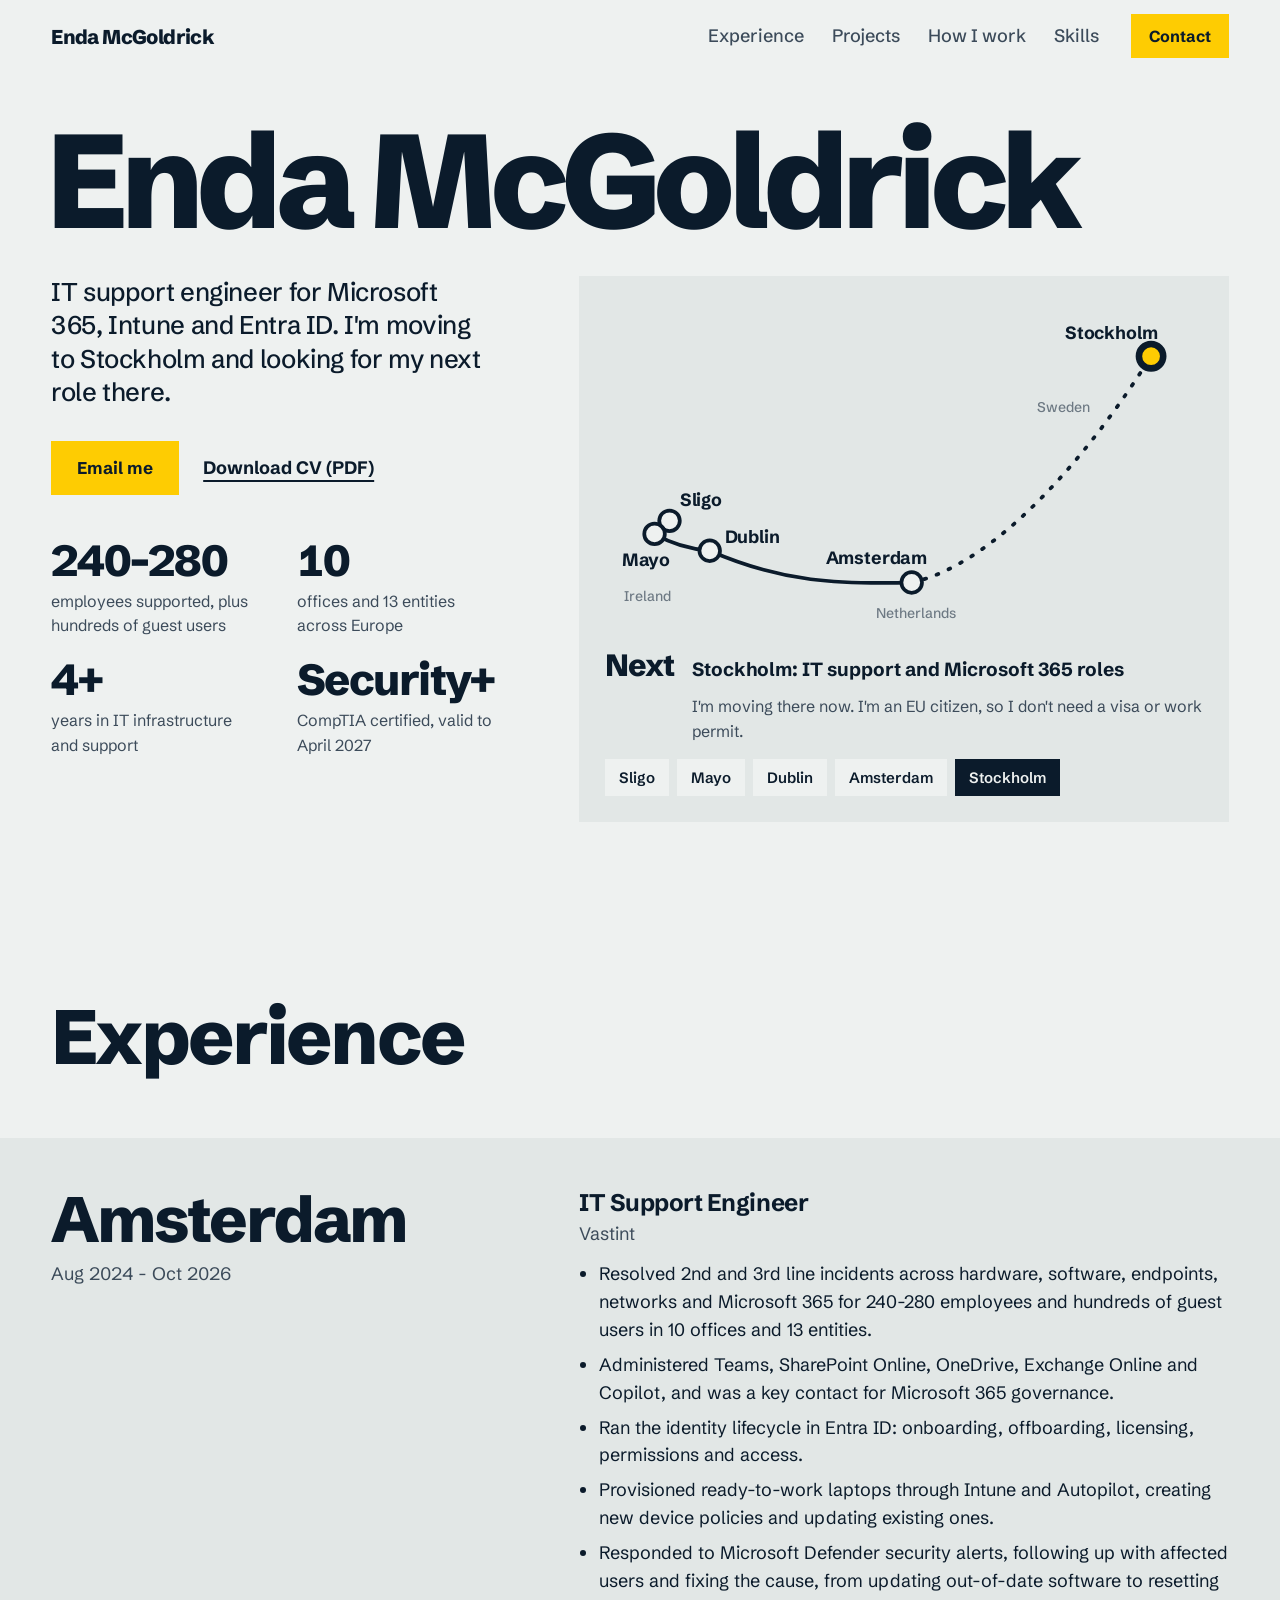
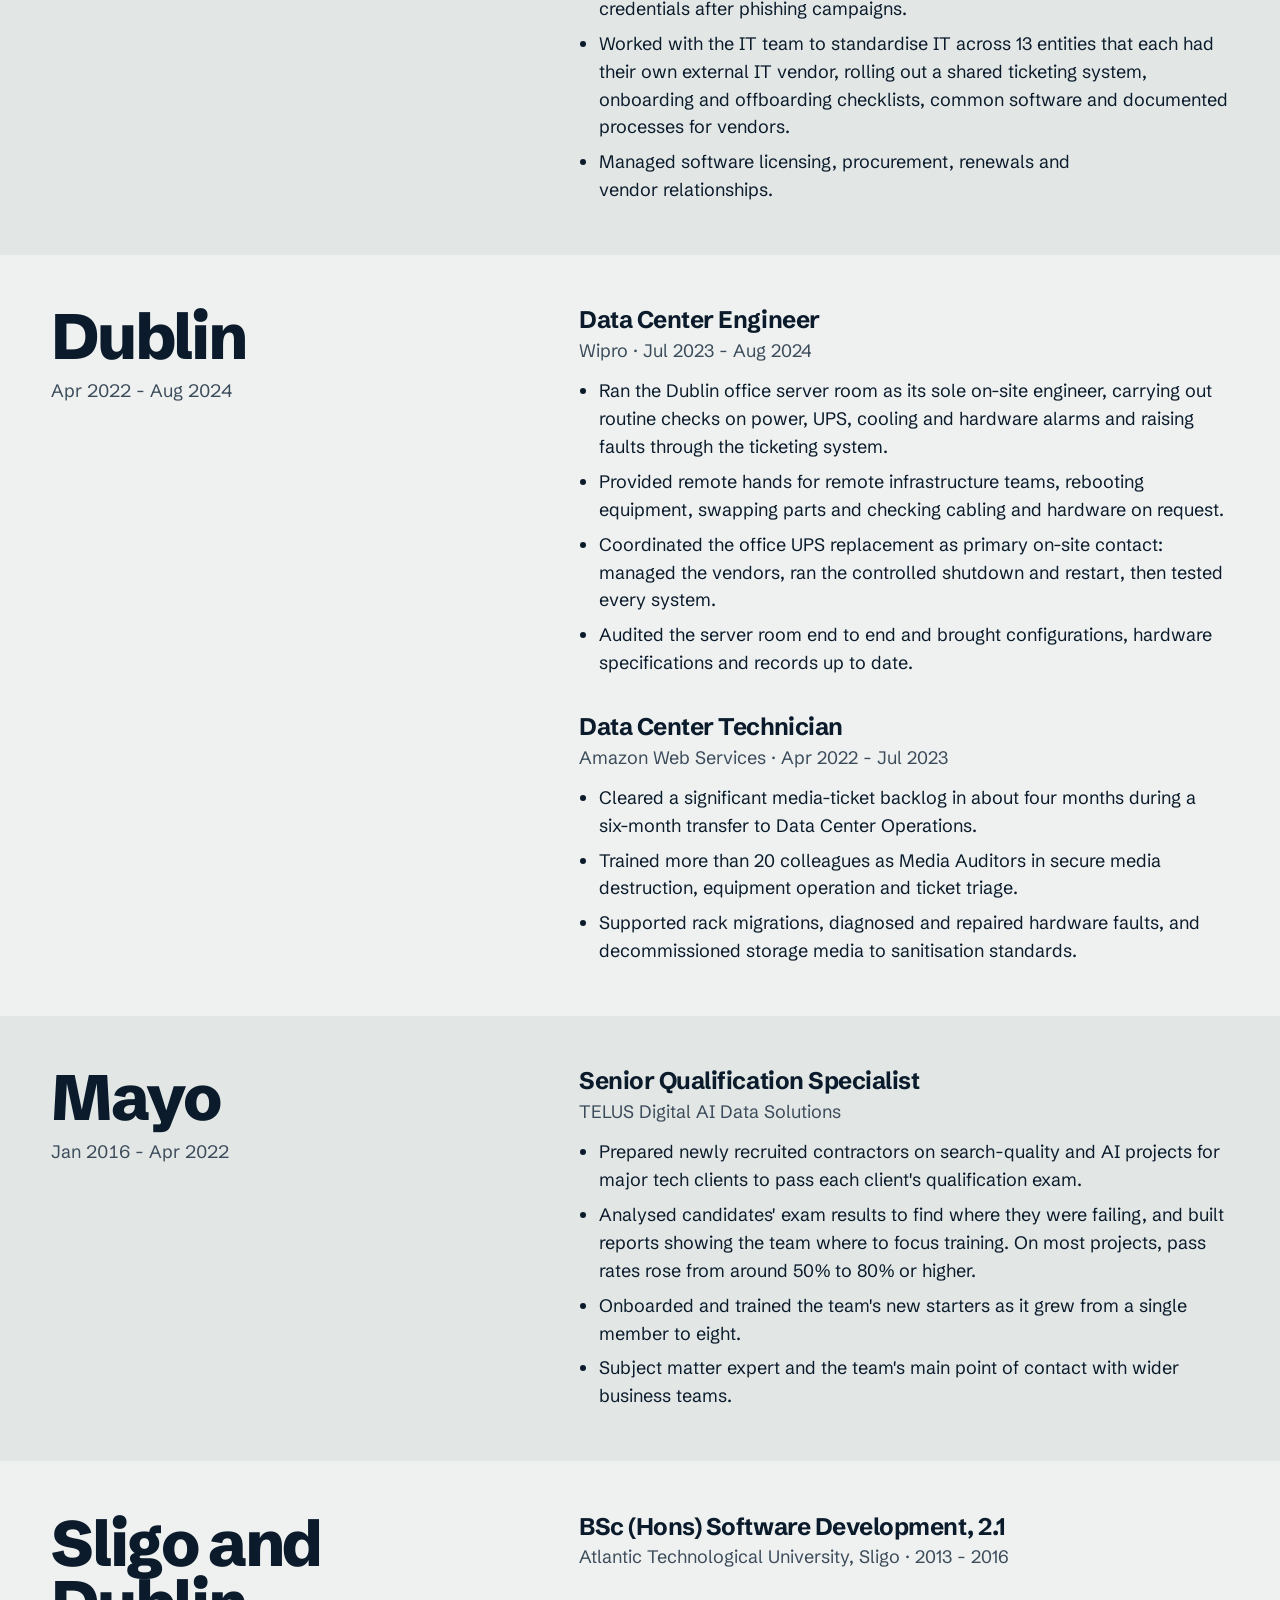
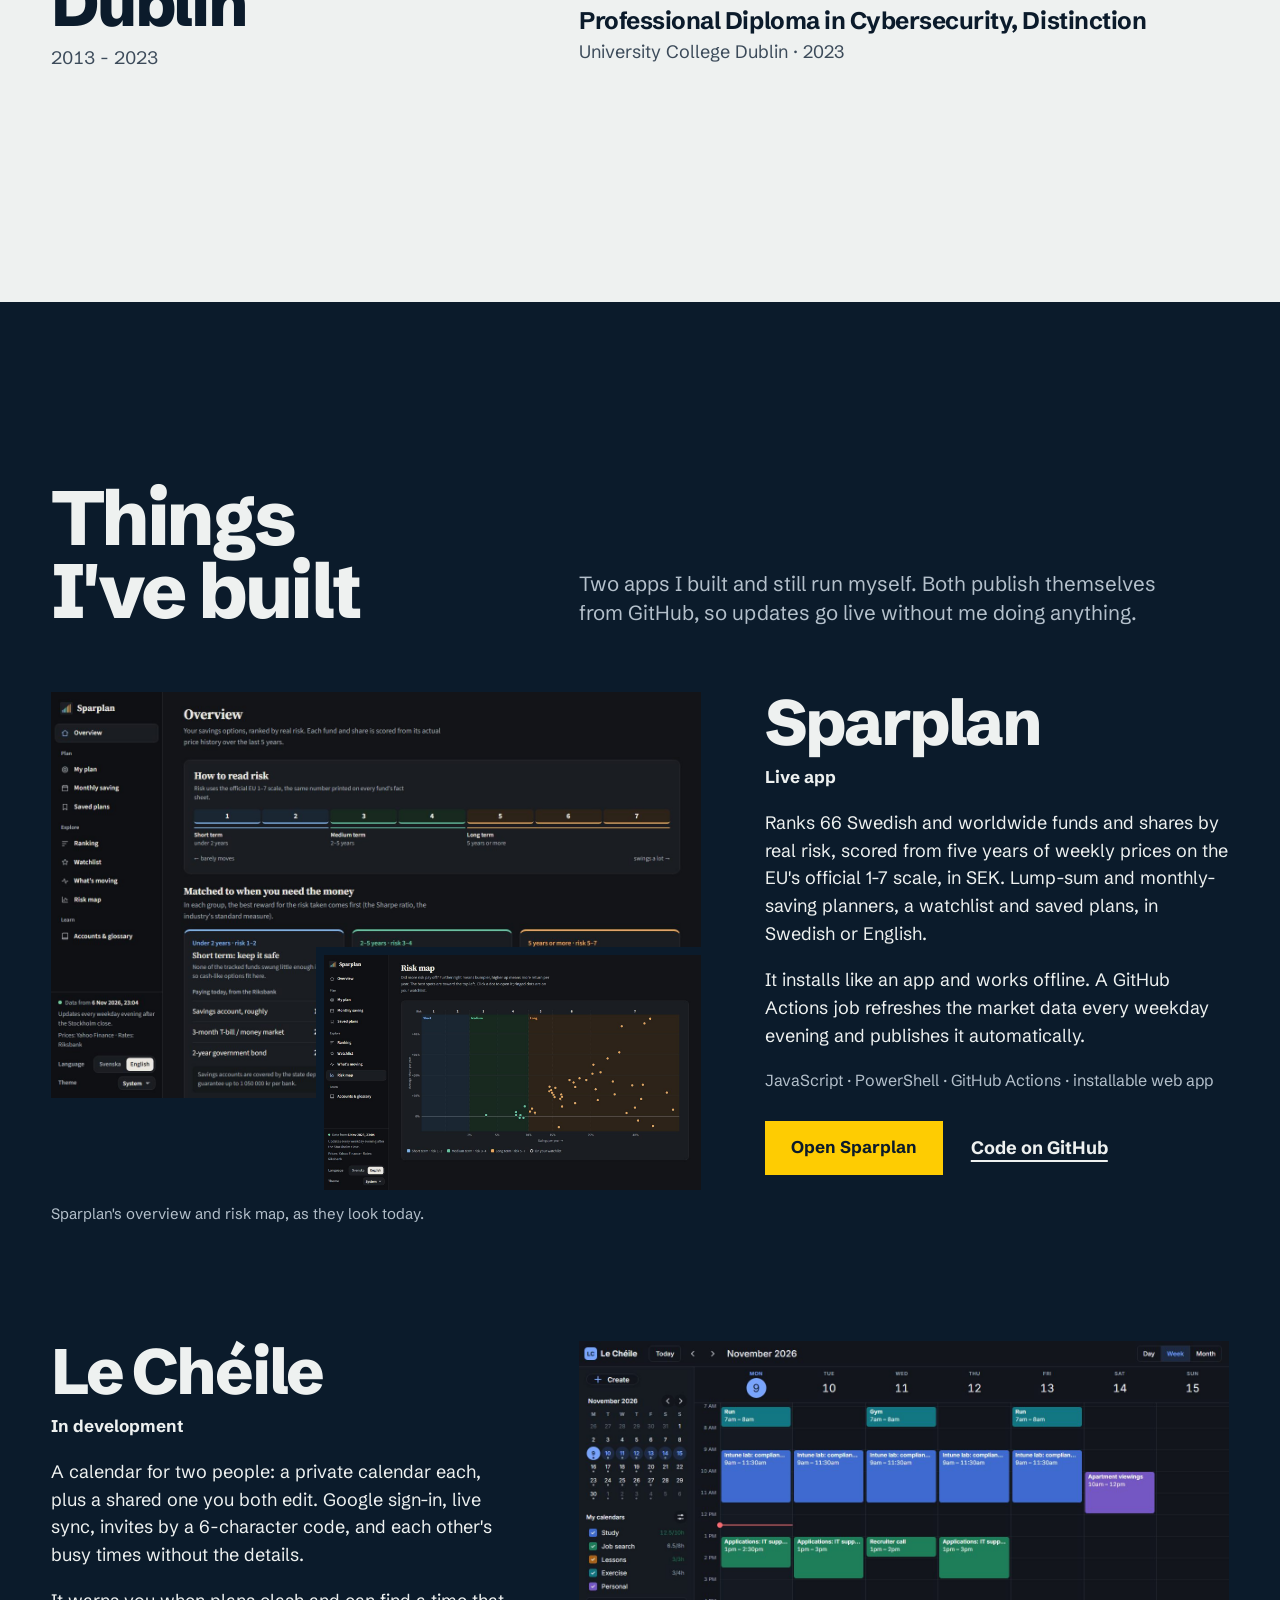
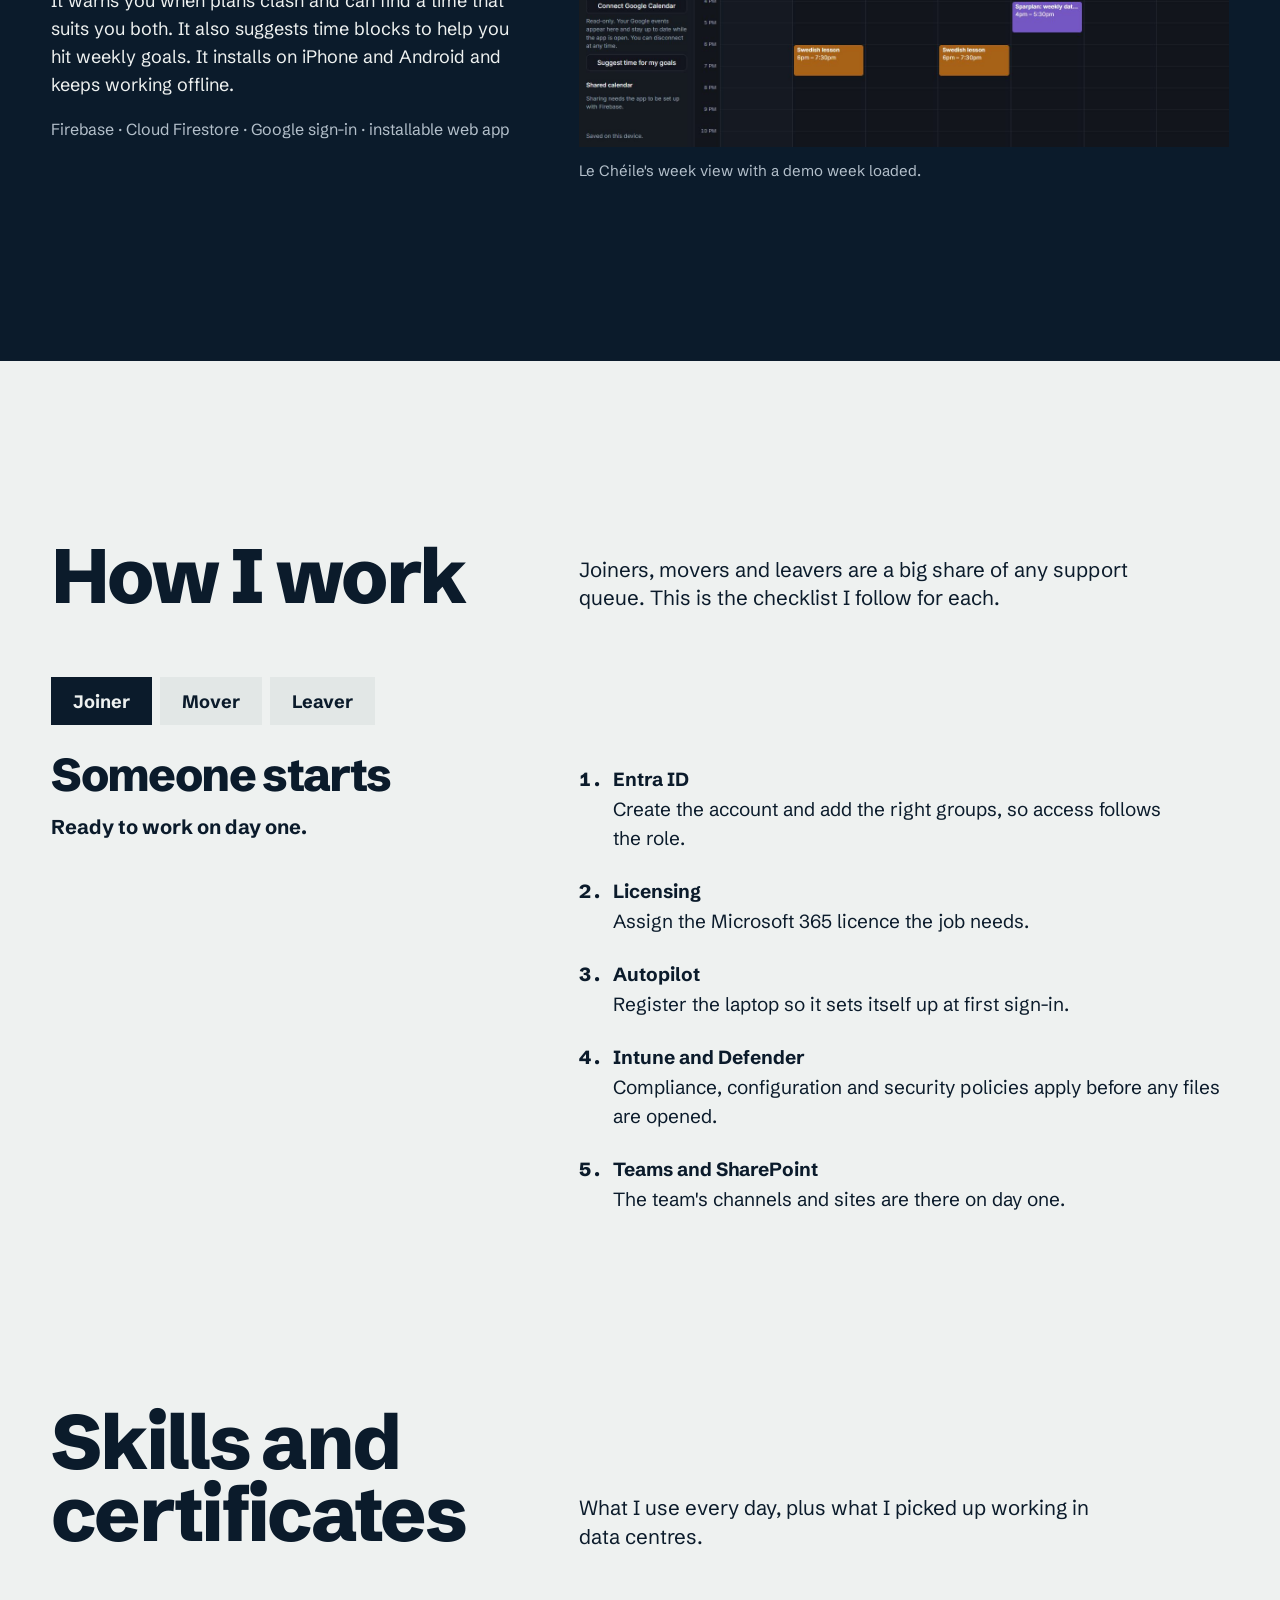
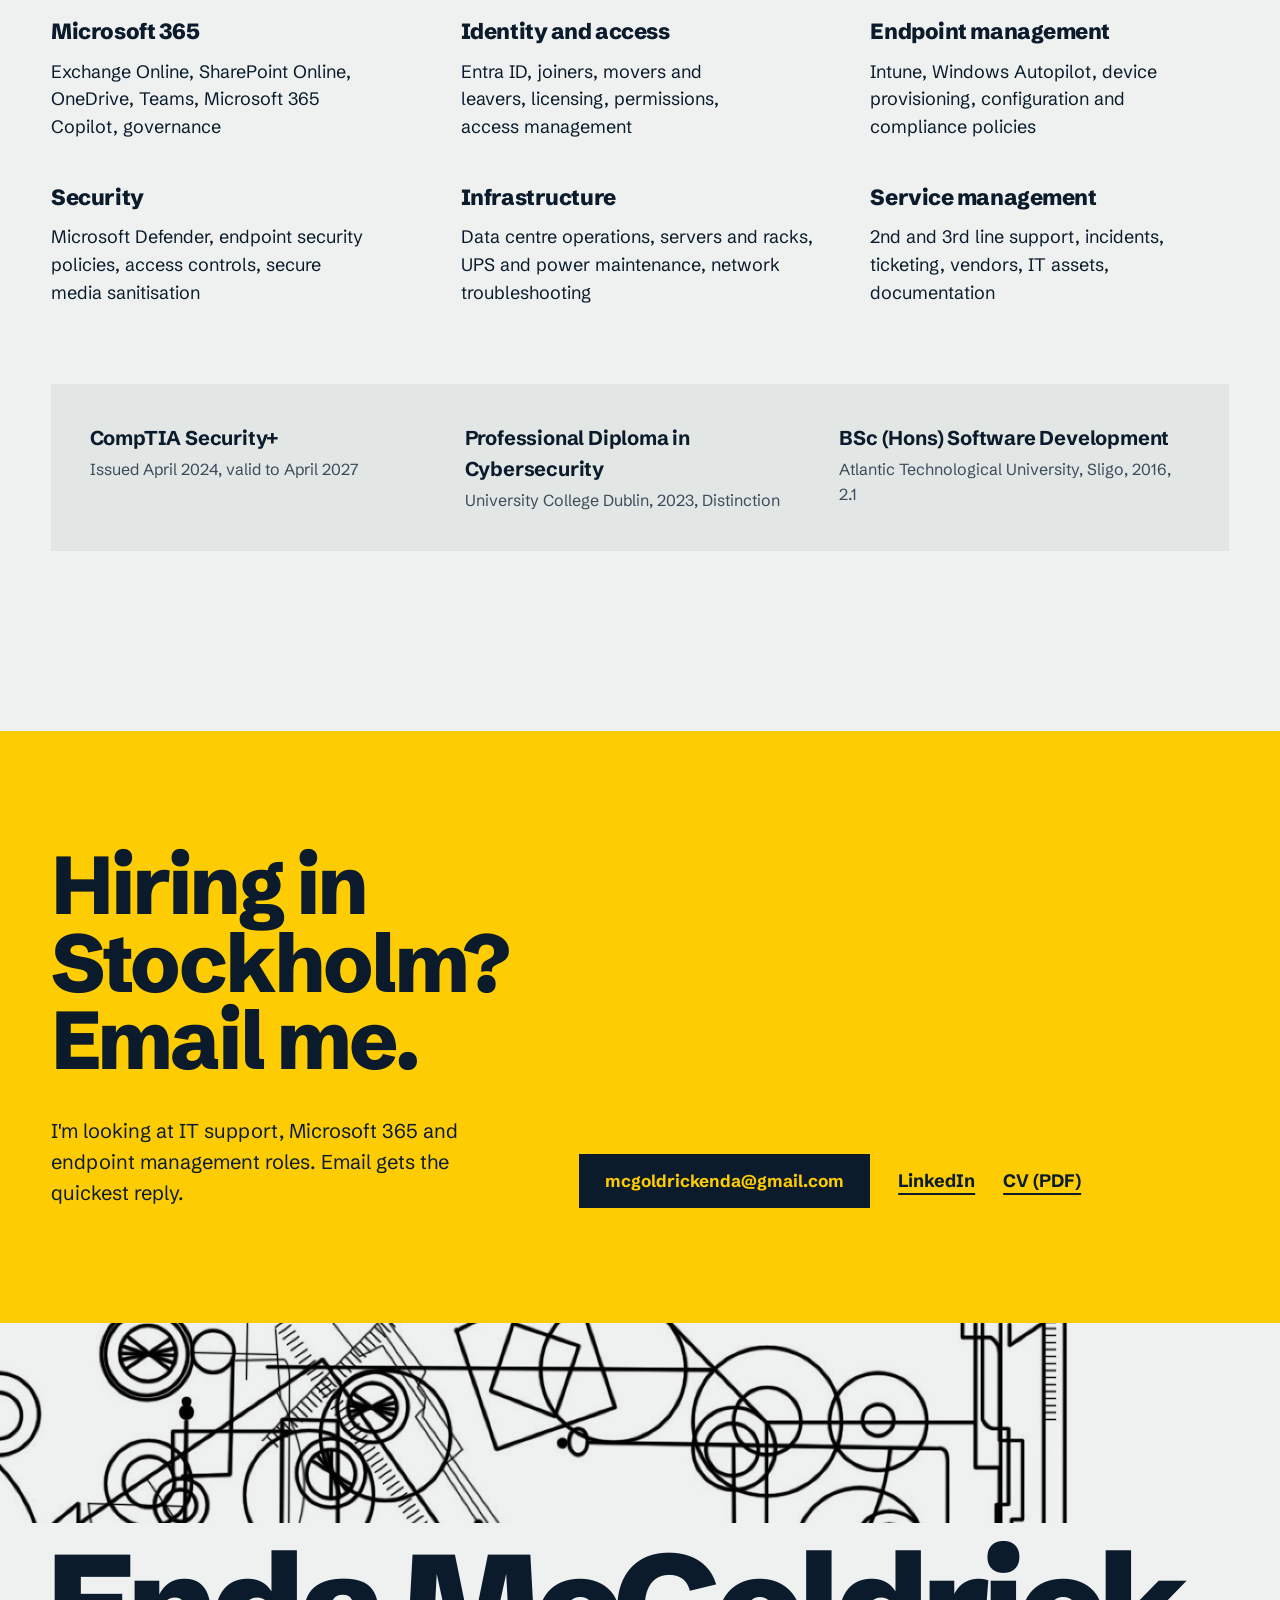
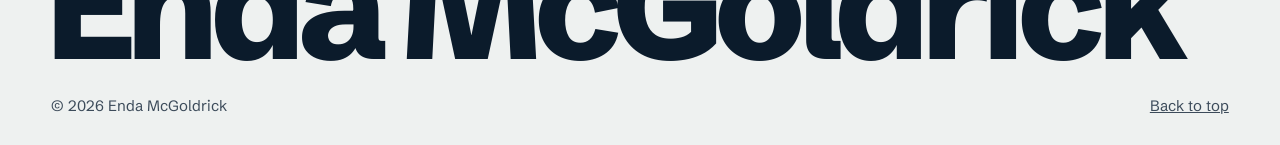
==== commit 2a233db8: "Update experience and CV to match the revised CV Rewords Vastint, Wipro, AWS and TELUS to the revise" ====
--- a/index.html
+++ b/index.html
@@ -270,9 +270,10 @@
             <li>Resolved 2nd and 3rd line incidents across hardware, software, endpoints, networks and Microsoft 365 for 240-280 employees and hundreds of guest users in 10 offices and 13 entities.</li>
             <li>Administered Teams, SharePoint Online, OneDrive, Exchange Online and Copilot, and was a key contact for Microsoft 365 governance.</li>
             <li>Ran the identity lifecycle in Entra ID: onboarding, offboarding, licensing, permissions and access.</li>
-            <li>Set up laptops through Intune and Autopilot so they arrived ready to use, with Defender and compliance policies already on.</li>
-            <li>Helped move old file shares into SharePoint, and got the offices working to the same IT processes.</li>
-            <li>Managed licensing, procurement, renewals and vendors, and kept IT documentation current.</li>
+            <li>Provisioned ready-to-work laptops through Intune and Autopilot, creating new device policies and updating existing ones.</li>
+            <li>Responded to Microsoft Defender security alerts, following up with affected users and fixing the cause, from updating out-of-date software to resetting credentials after phishing campaigns.</li>
+            <li>Worked with the IT team to standardise IT across 13 entities that each had their own external IT vendor, rolling out a shared ticketing system, onboarding and offboarding checklists, common software and documented processes for vendors.</li>
+            <li>Managed software licensing, procurement, renewals and vendor relationships.</li>
           </ul>
         </div>
       </div>
@@ -285,7 +286,9 @@
           <h4>Data Center Engineer</h4>
           <p class="co">Wipro · Jul 2023 - Aug 2024</p>
           <ul>
-            <li>Primary contact for the office UPS replacement: coordinated electrical and infrastructure vendors, ran the controlled shutdown and restart, then tested every system.</li>
+            <li>Ran the Dublin office server room as its sole on-site engineer, carrying out routine checks on power, UPS, cooling and hardware alarms and raising faults through the ticketing system.</li>
+            <li>Provided remote hands for remote infrastructure teams, rebooting equipment, swapping parts and checking cabling and hardware on request.</li>
+            <li>Coordinated the office UPS replacement as primary on-site contact: managed the vendors, ran the controlled shutdown and restart, then tested every system.</li>
             <li>Audited the server room end to end and brought configurations, hardware specifications and records up to date.</li>
           </ul>
         </div>
@@ -293,8 +296,8 @@
           <h4>Data Center Technician</h4>
           <p class="co">Amazon Web Services · Apr 2022 - Jul 2023</p>
           <ul>
-            <li>Transferred to Data Center Operations for six months to clear a large media-ticket backlog and improve the team's metrics.</li>
-            <li>Trained colleagues as Media Auditors in secure media destruction, equipment operation and ticket triage.</li>
+            <li>Cleared a significant media-ticket backlog in about four months during a six-month transfer to Data Center Operations.</li>
+            <li>Trained more than 20 colleagues as Media Auditors in secure media destruction, equipment operation and ticket triage.</li>
             <li>Supported rack migrations, diagnosed and repaired hardware faults, and decommissioned storage media to sanitisation standards.</li>
           </ul>
         </div>
@@ -308,9 +311,10 @@
           <h4>Senior Qualification Specialist</h4>
           <p class="co">TELUS Digital AI Data Solutions</p>
           <ul>
-            <li>The team's first and most senior member: onboarded and trained new staff and built the training materials.</li>
-            <li>Went through project data and performance numbers to find problems, then changed how we worked to fix them.</li>
-            <li>I was the person others came to with questions, and the team's link to the rest of the business.</li>
+            <li>Prepared newly recruited contractors on search-quality and AI projects for major tech clients to pass each client's qualification exam.</li>
+            <li>Analysed candidates' exam results to find where they were failing, and built reports showing the team where to focus training. On most projects, pass rates rose from around 50% to 80% or higher.</li>
+            <li>Onboarded and trained the team's new starters as it grew from a single member to eight.</li>
+            <li>Subject matter expert and the team's main point of contact with wider business teams.</li>
           </ul>
         </div>
       </div>
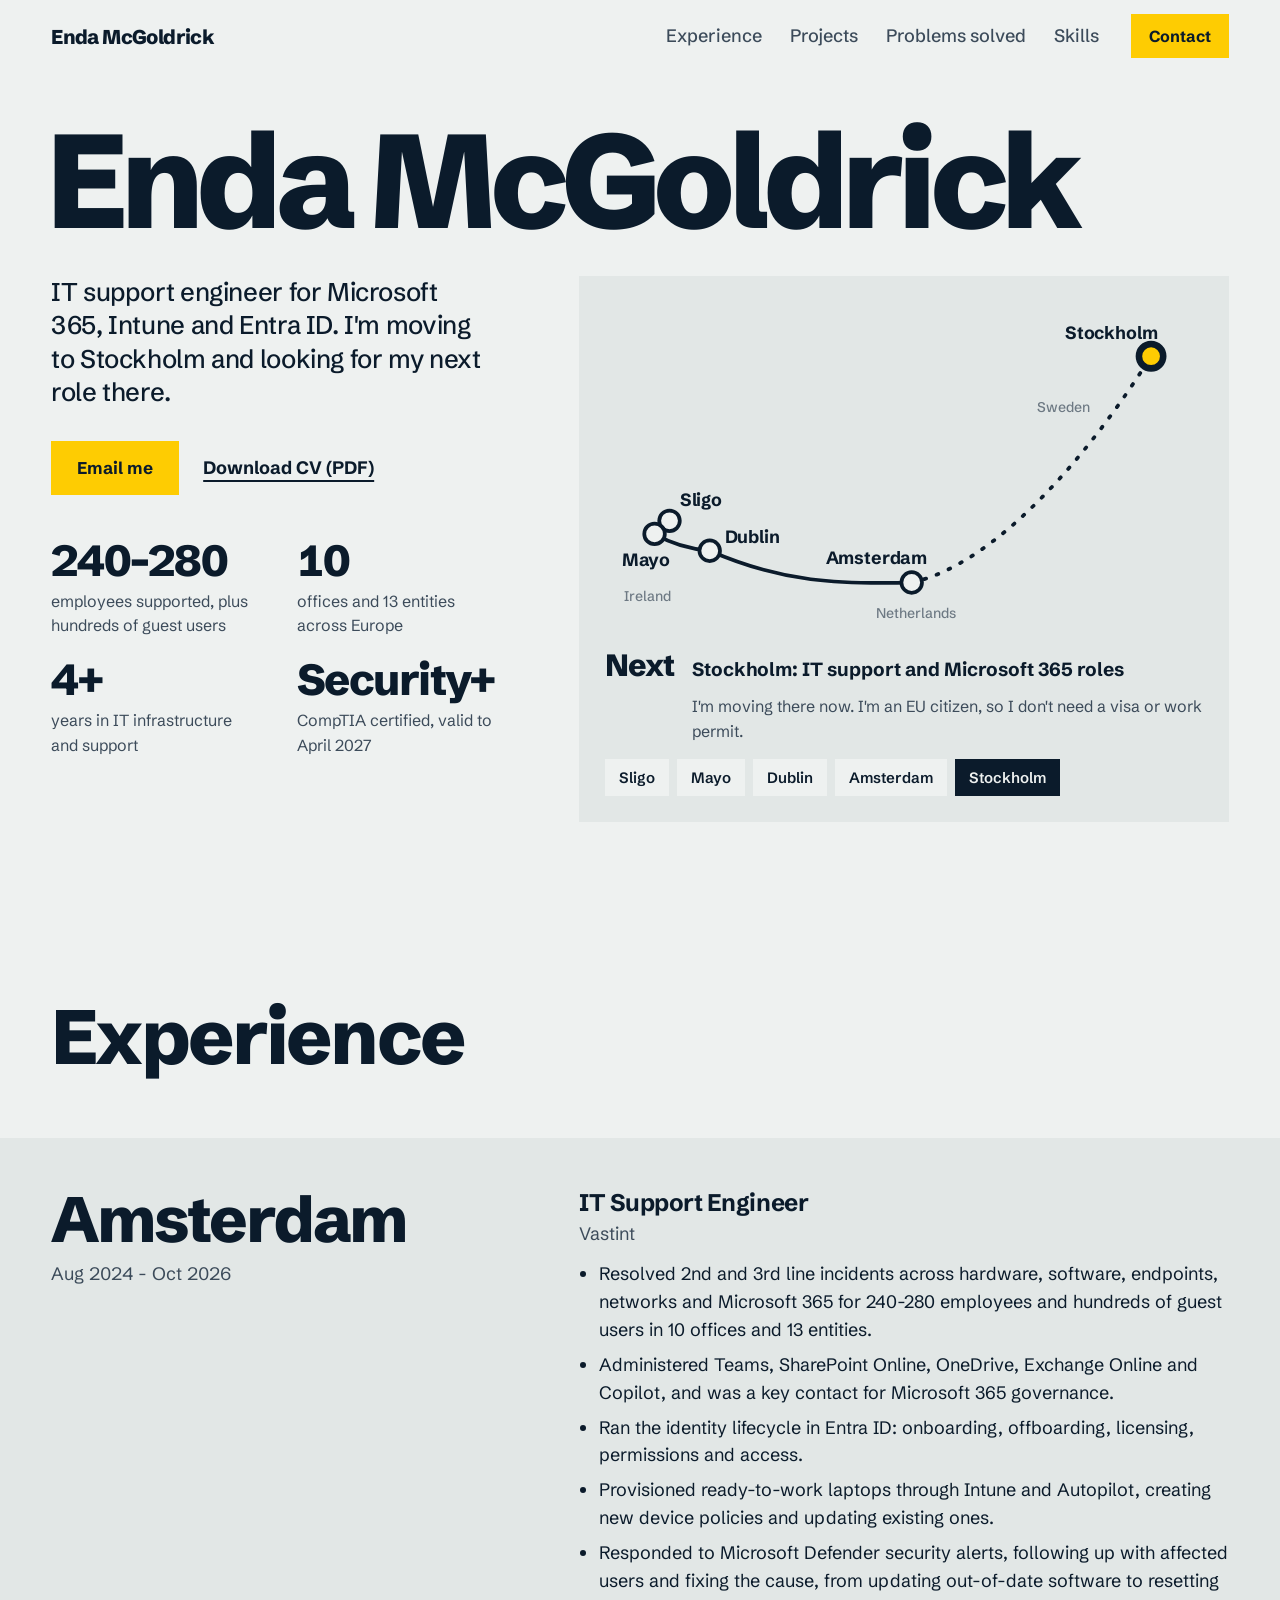
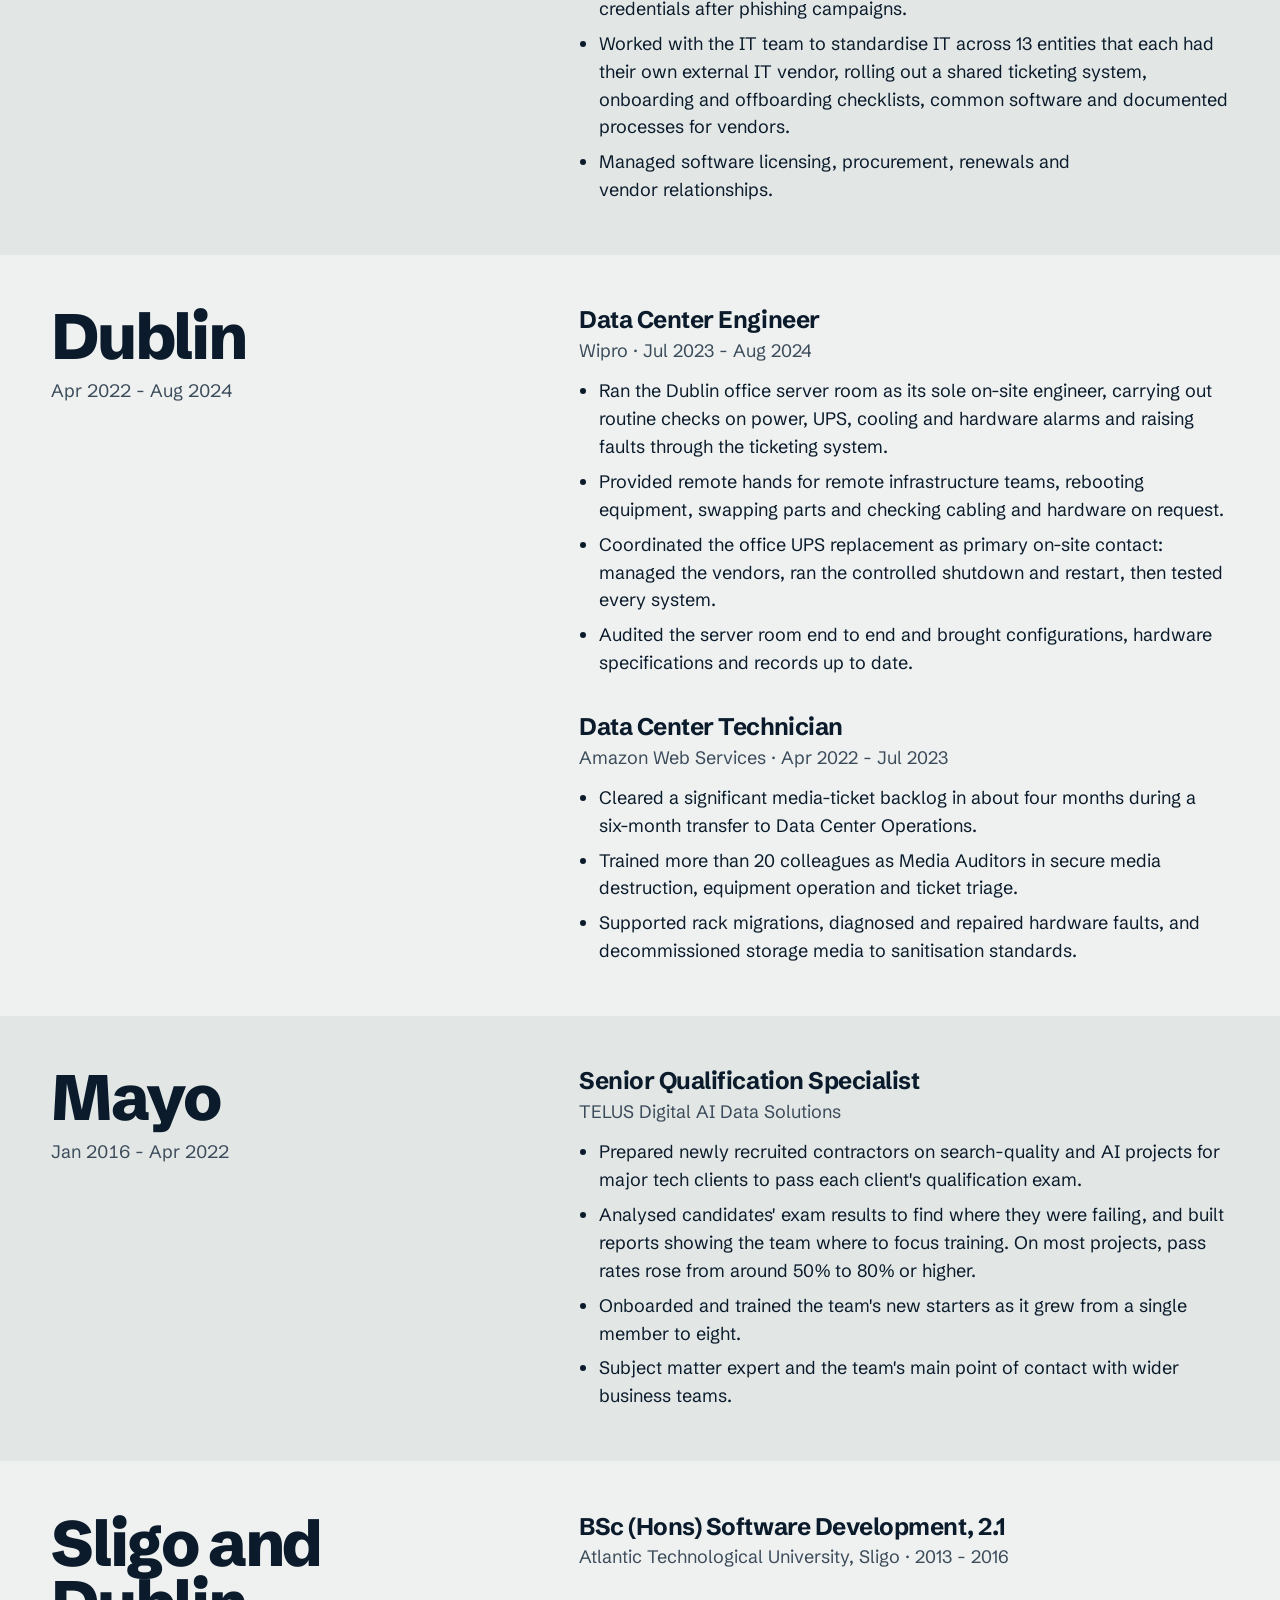
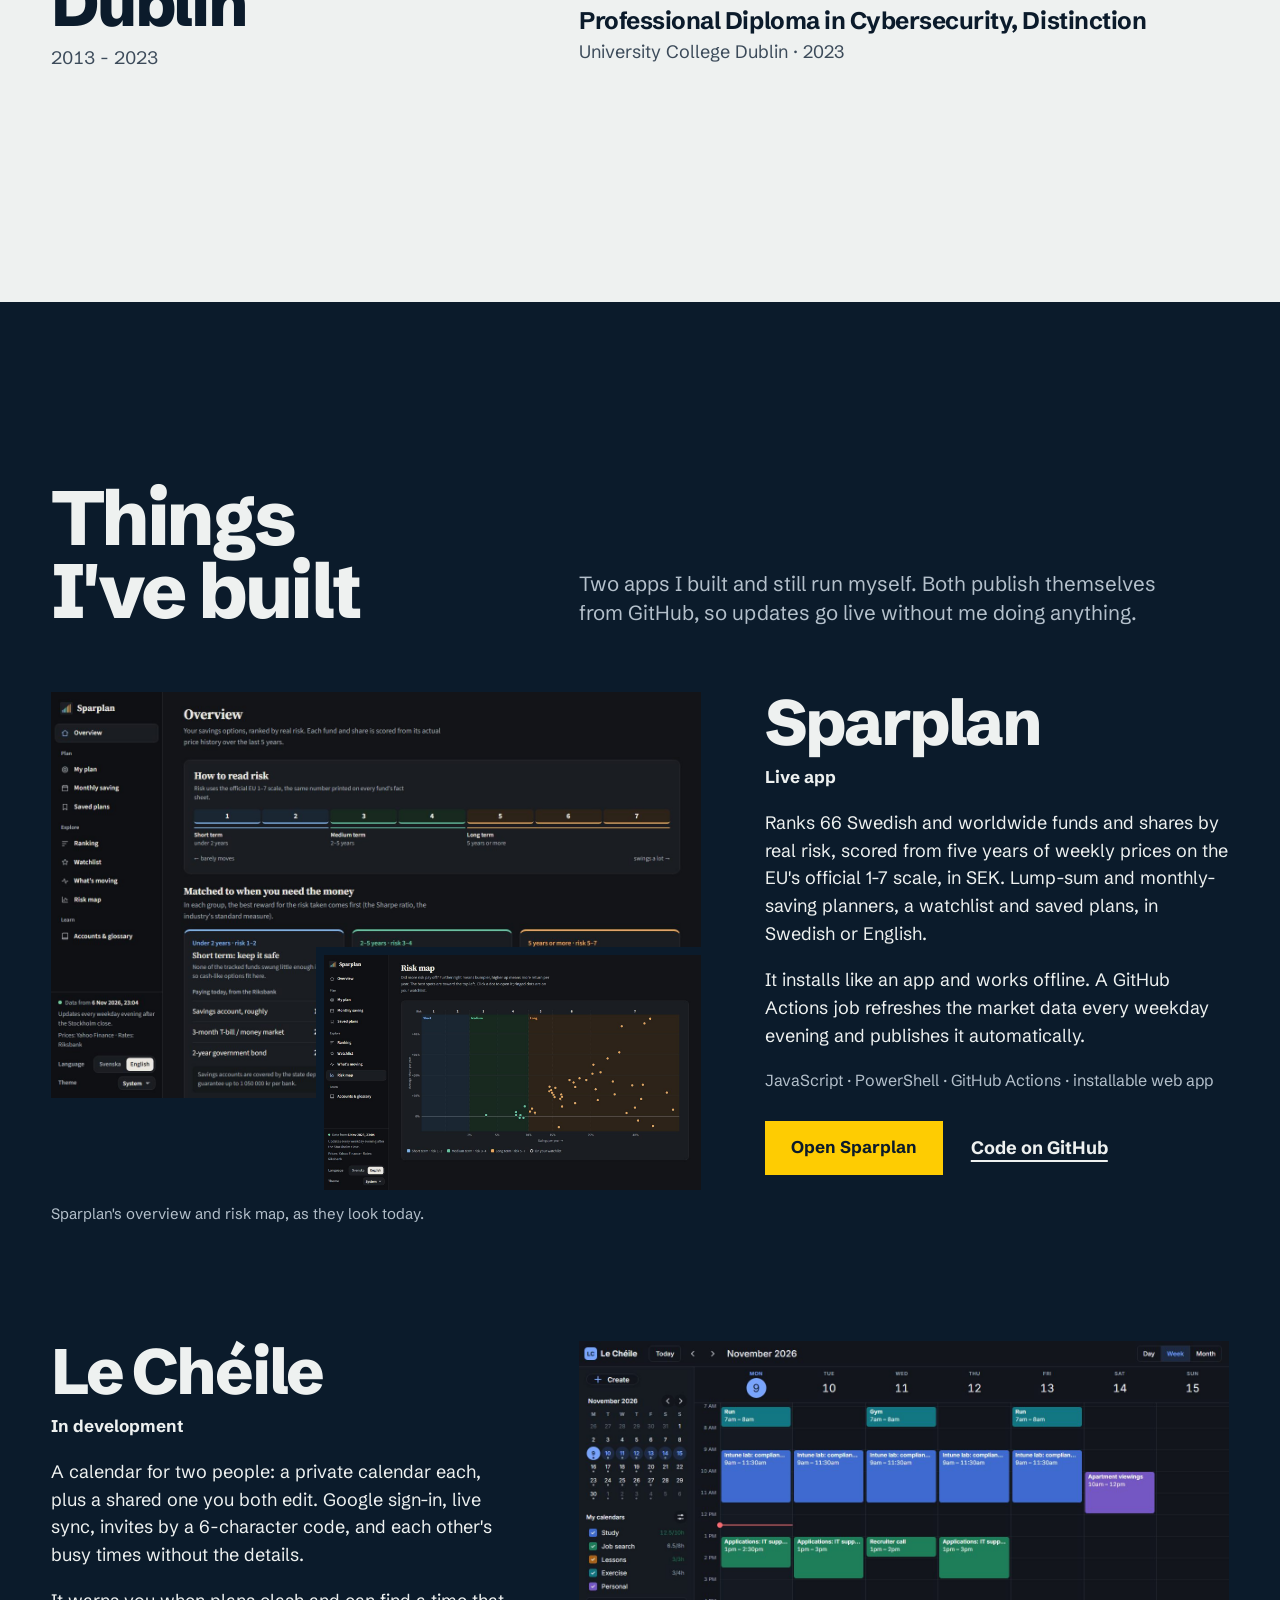
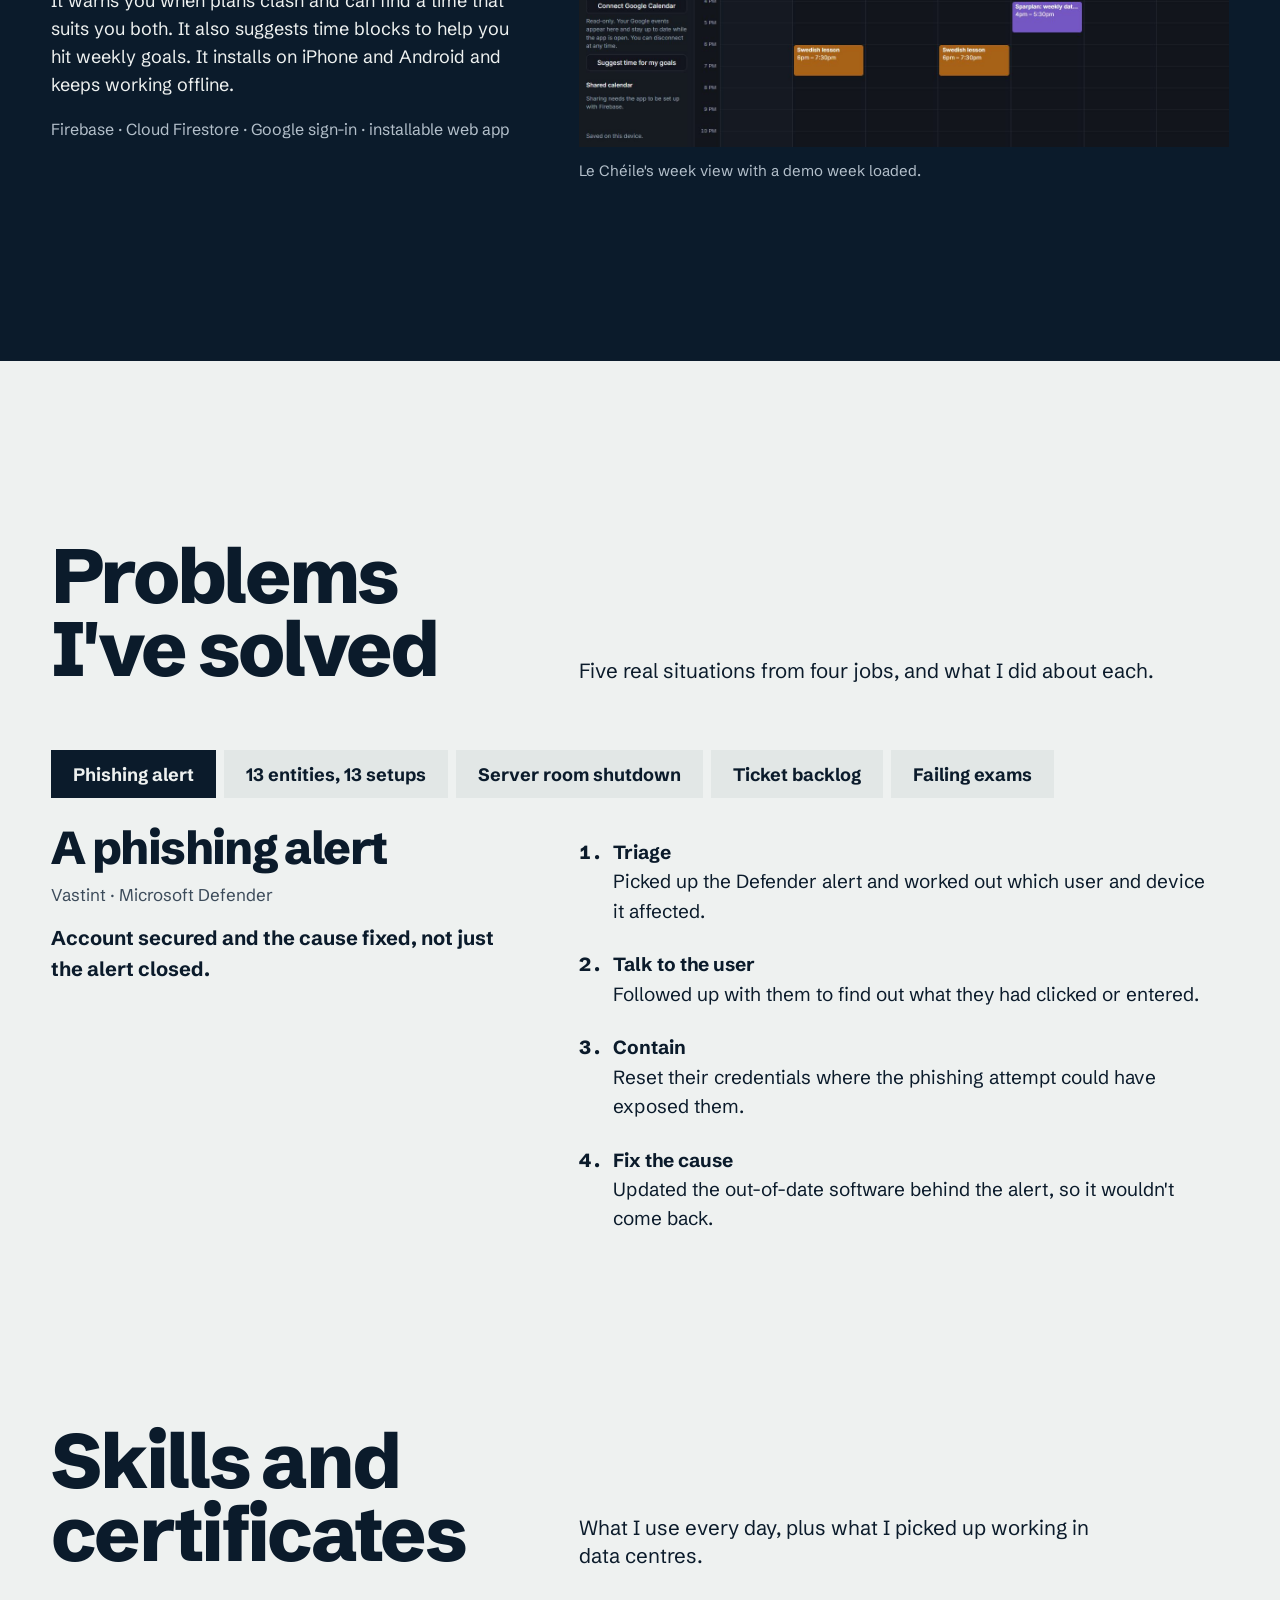
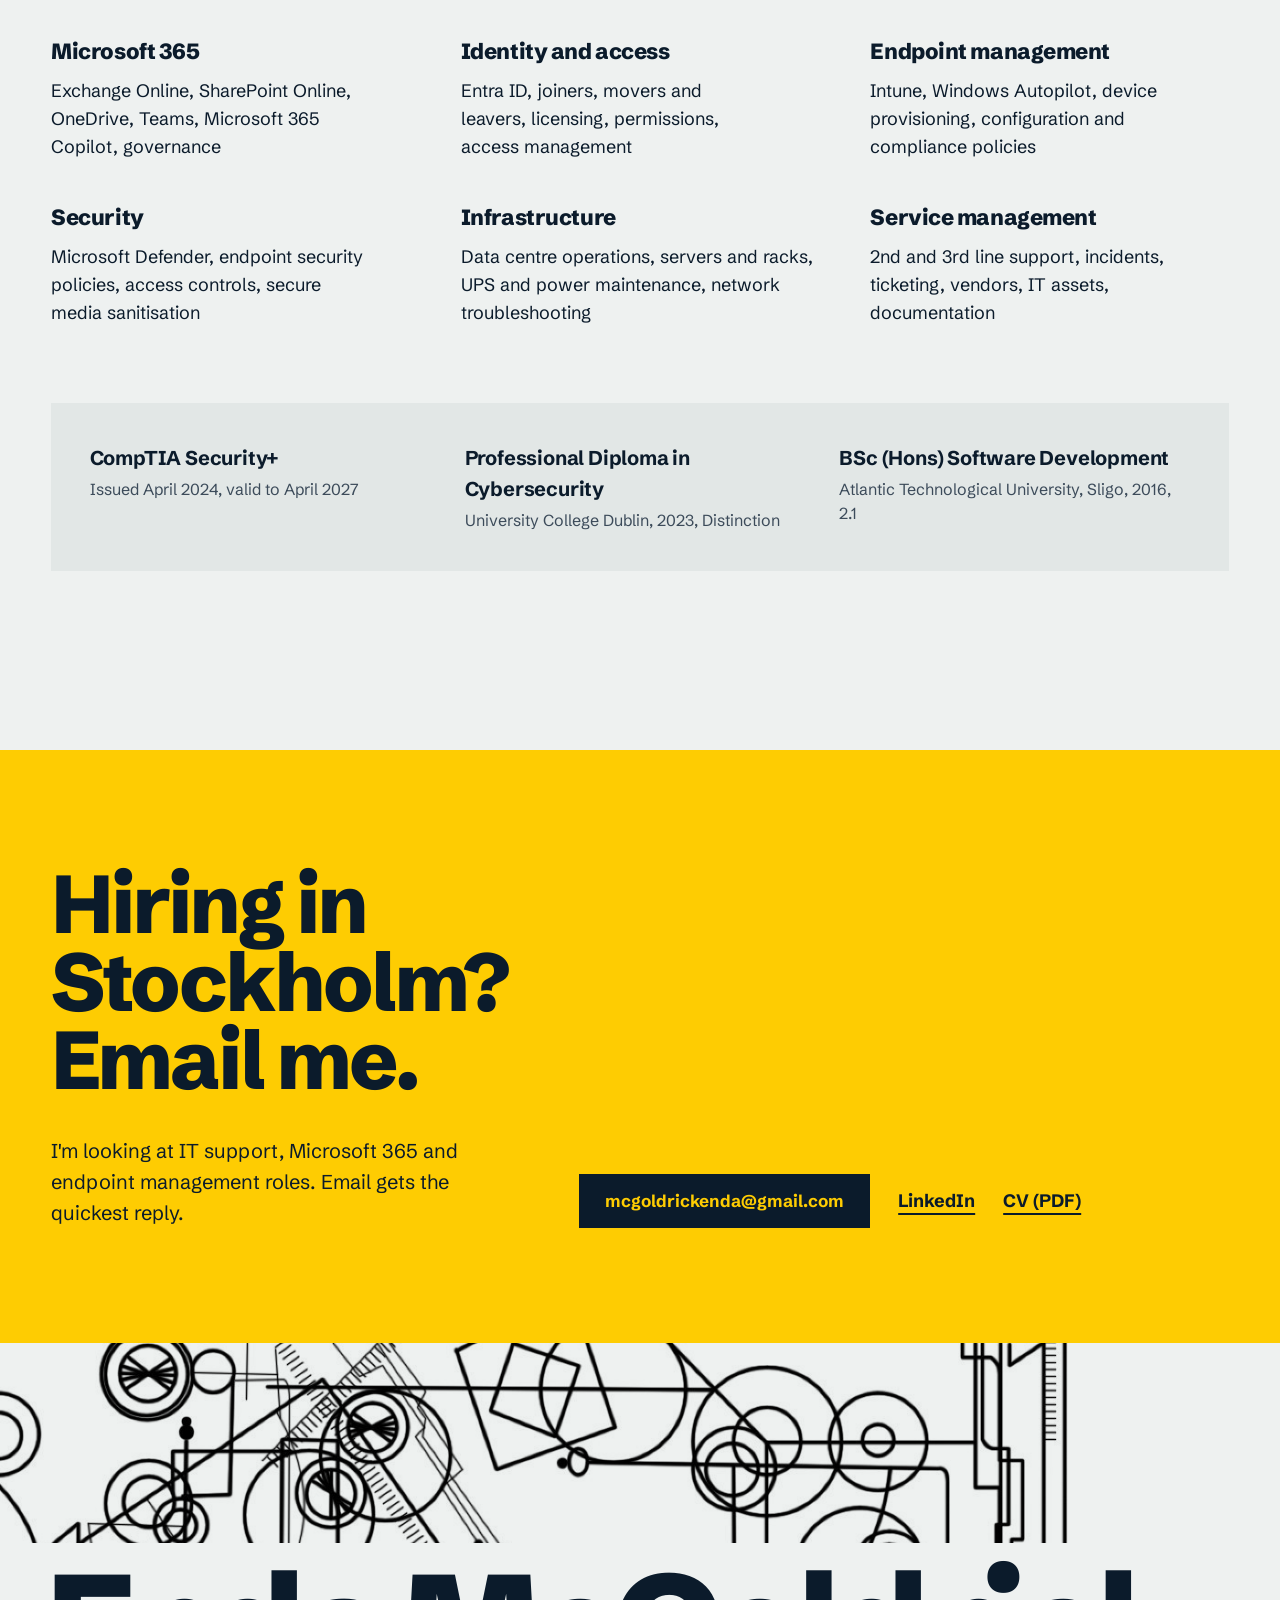
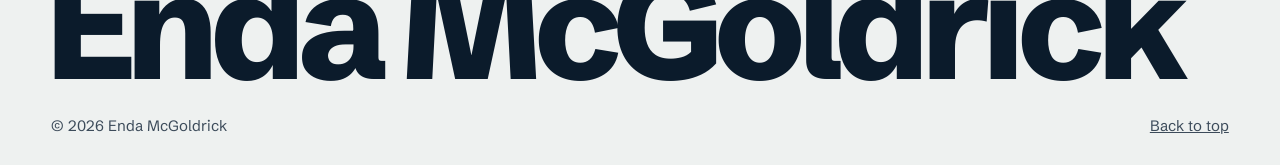
==== commit 023bf7a1: "Replace "How I work" with "Problems I've solved" Five real cases instead of the joiner/mover/leaver " ====
--- a/index.html
+++ b/index.html
@@ -143,6 +143,8 @@
 .runbook[hidden]{display:none}
 .runbook{display:grid;grid-template-columns:minmax(0,5fr) minmax(0,7fr);gap:clamp(24px,5vw,80px)}
 .runbook h3{font-size:clamp(2rem,3.6vw,3.2rem)}
+.runbook .where{margin-top:12px;color:var(--soft);font-size:17px}
+.runbook .start{margin-top:14px;font-size:18px;max-width:34ch}
 .runbook .out{margin-top:14px;font-size:20px;font-weight:700}
 .runbook ol{padding-left:28px;font-size:19px}
 .runbook li{padding:12px 0 12px 6px}
@@ -201,7 +203,7 @@
     <nav aria-label="Sections">
       <a href="#work">Experience</a>
       <a href="#projects">Projects</a>
-      <a href="#how">How I work</a>
+      <a href="#how">Problems solved</a>
       <a href="#skills">Skills</a>
     </nav>
     <a class="btn small" href="#contact">Contact</a>
@@ -379,41 +381,57 @@
 
   <section id="how" class="wrap" aria-labelledby="how-h">
     <div class="head">
-      <h2 id="how-h" class="rise">How I work</h2>
-      <p class="rise">Joiners, movers and leavers are a big share of any support queue. This is the checklist I follow for each.</p>
-    </div>
-    <div class="tabs rise" role="tablist" aria-label="Choose a checklist">
-      <button role="tab" id="t0" aria-controls="p0" aria-selected="true">Joiner</button>
-      <button role="tab" id="t1" aria-controls="p1" aria-selected="false" tabindex="-1">Mover</button>
-      <button role="tab" id="t2" aria-controls="p2" aria-selected="false" tabindex="-1">Leaver</button>
+      <h2 id="how-h" class="rise">Problems I've solved</h2>
+      <p class="rise">Five real situations from four jobs, and what I did about each.</p>
+    </div>
+    <div class="tabs rise" role="tablist" aria-label="Choose a problem">
+      <button role="tab" id="t0" aria-controls="p0" aria-selected="true">Phishing alert</button>
+      <button role="tab" id="t1" aria-controls="p1" aria-selected="false" tabindex="-1">13 entities, 13 setups</button>
+      <button role="tab" id="t2" aria-controls="p2" aria-selected="false" tabindex="-1">Server room shutdown</button>
+      <button role="tab" id="t3" aria-controls="p3" aria-selected="false" tabindex="-1">Ticket backlog</button>
+      <button role="tab" id="t4" aria-controls="p4" aria-selected="false" tabindex="-1">Failing exams</button>
     </div>
     <div class="runbook rise" id="p0" role="tabpanel" aria-labelledby="t0">
-      <div><h3>Someone starts</h3><p class="out">Ready to work on day one.</p></div>
+      <div><h3>A phishing alert</h3><p class="where">Vastint · Microsoft Defender</p><p class="out">Account secured and the cause fixed, not just the alert closed.</p></div>
       <ol>
-        <li><b>Entra ID</b>Create the account and add the right groups, so access follows the role.</li>
-        <li><b>Licensing</b>Assign the Microsoft 365 licence the job needs.</li>
-        <li><b>Autopilot</b>Register the laptop so it sets itself up at first sign-in.</li>
-        <li><b>Intune and Defender</b>Compliance, configuration and security policies apply before any files are opened.</li>
-        <li><b>Teams and SharePoint</b>The team's channels and sites are there on day one.</li>
+        <li><b>Triage</b>Picked up the Defender alert and worked out which user and device it affected.</li>
+        <li><b>Talk to the user</b>Followed up with them to find out what they had clicked or entered.</li>
+        <li><b>Contain</b>Reset their credentials where the phishing attempt could have exposed them.</li>
+        <li><b>Fix the cause</b>Updated the out-of-date software behind the alert, so it wouldn't come back.</li>
       </ol>
     </div>
     <div class="runbook" id="p1" role="tabpanel" aria-labelledby="t1" hidden>
-      <div><h3>Someone changes team</h3><p class="out">Access moves with them.</p></div>
+      <div><h3>13 entities, 13 different setups</h3><p class="where">Vastint · with the IT team</p><p class="start">Every entity had its own external IT vendor, no ticketing system, its own software and no onboarding checklists.</p><p class="out">Support that runs the same way in every office.</p></div>
       <ol>
-        <li><b>Entra ID</b>Update department, manager and group membership.</li>
-        <li><b>Teams and SharePoint</b>Add the new team's sites and channels, remove the old ones.</li>
-        <li><b>Licensing</b>Check the licence still fits the work.</li>
-        <li><b>Intune</b>Confirm the device picks up the policies for the new role or office.</li>
+        <li><b>Ticketing</b>Rolled out a shared ticketing system, so every request is logged and tracked in one place.</li>
+        <li><b>Checklists</b>Brought in onboarding and offboarding checklists, so joiners and leavers are handled the same way everywhere.</li>
+        <li><b>Software</b>Moved the offices onto common software instead of a different tool in each.</li>
+        <li><b>Vendors</b>Documented the processes the external vendors follow.</li>
       </ol>
     </div>
     <div class="runbook" id="p2" role="tabpanel" aria-labelledby="t2" hidden>
-      <div><h3>Someone leaves</h3><p class="out">Access closed the same day, nothing lost.</p></div>
+      <div><h3>Powering down a live server room</h3><p class="where">Wipro · office UPS replacement</p><p class="out">Every system tested and back up after the work.</p></div>
       <ol>
-        <li><b>Entra ID</b>Block sign-in and revoke active sessions.</li>
-        <li><b>Exchange Online</b>Convert or hand over the mailbox, following company policy.</li>
-        <li><b>OneDrive</b>Pass files to the manager before anything is removed.</li>
-        <li><b>Licensing</b>Release the licences so the company stops paying for them.</li>
-        <li><b>Intune</b>Wipe the device and prepare it for the next person.</li>
+        <li><b>Plan</b>Joined the technical bridge calls as the office's primary on-site contact, alongside the electrical and infrastructure vendors.</li>
+        <li><b>Access</b>Managed the vendors' access to the server room.</li>
+        <li><b>Shut down</b>Ran the controlled shutdown of the IT equipment.</li>
+        <li><b>Restart and test</b>Brought everything back up and tested every system before signing off.</li>
+      </ol>
+    </div>
+    <div class="runbook" id="p3" role="tabpanel" aria-labelledby="t3" hidden>
+      <div><h3>A backlog of media tickets</h3><p class="where">Amazon Web Services · six-month transfer to Data Center Operations</p><p class="out">Backlog cleared in about four months.</p></div>
+      <ol>
+        <li><b>Step in</b>Transferred to Data Center Operations for six months to work through the backlog.</li>
+        <li><b>Train</b>Trained more than 20 colleagues as Media Auditors in secure media destruction, equipment operation and ticket triage.</li>
+        <li><b>Clear it</b>Worked the queue down until it was cleared, about four months in.</li>
+      </ol>
+    </div>
+    <div class="runbook" id="p4" role="tabpanel" aria-labelledby="t4" hidden>
+      <div><h3>Half the candidates failing</h3><p class="where">TELUS Digital · client qualification exams</p><p class="out">Pass rates up from around 50% to 80% or higher on most projects.</p></div>
+      <ol>
+        <li><b>Find the pattern</b>Analysed exam results to see which questions and topics candidates were failing on.</li>
+        <li><b>Report</b>Built reports showing the team where to focus training.</li>
+        <li><b>Fix the material</b>Reviewed the training materials and updated them where candidates kept falling down.</li>
       </ol>
     </div>
   </section>
@@ -495,7 +513,7 @@
   function sel(t,focus){tabs.forEach(function(b){var on=b===t,p=document.getElementById(b.getAttribute('aria-controls'));b.setAttribute('aria-selected',on);b.tabIndex=on?0:-1;p.hidden=!on;if(on)p.classList.add('in');});if(focus)t.focus();}
   tabs.forEach(function(b,i){
     b.addEventListener('click',function(){sel(b);});
-    b.addEventListener('keydown',function(e){var n=e.key==='ArrowRight'?tabs[(i+1)%3]:e.key==='ArrowLeft'?tabs[(i+2)%3]:null;if(n){e.preventDefault();sel(n,true);}});
+    b.addEventListener('keydown',function(e){var n=e.key==='ArrowRight'?tabs[(i+1)%tabs.length]:e.key==='ArrowLeft'?tabs[(i+tabs.length-1)%tabs.length]:null;if(n){e.preventDefault();sel(n,true);}});
   });
 
   /* staggered entrances, once per element */
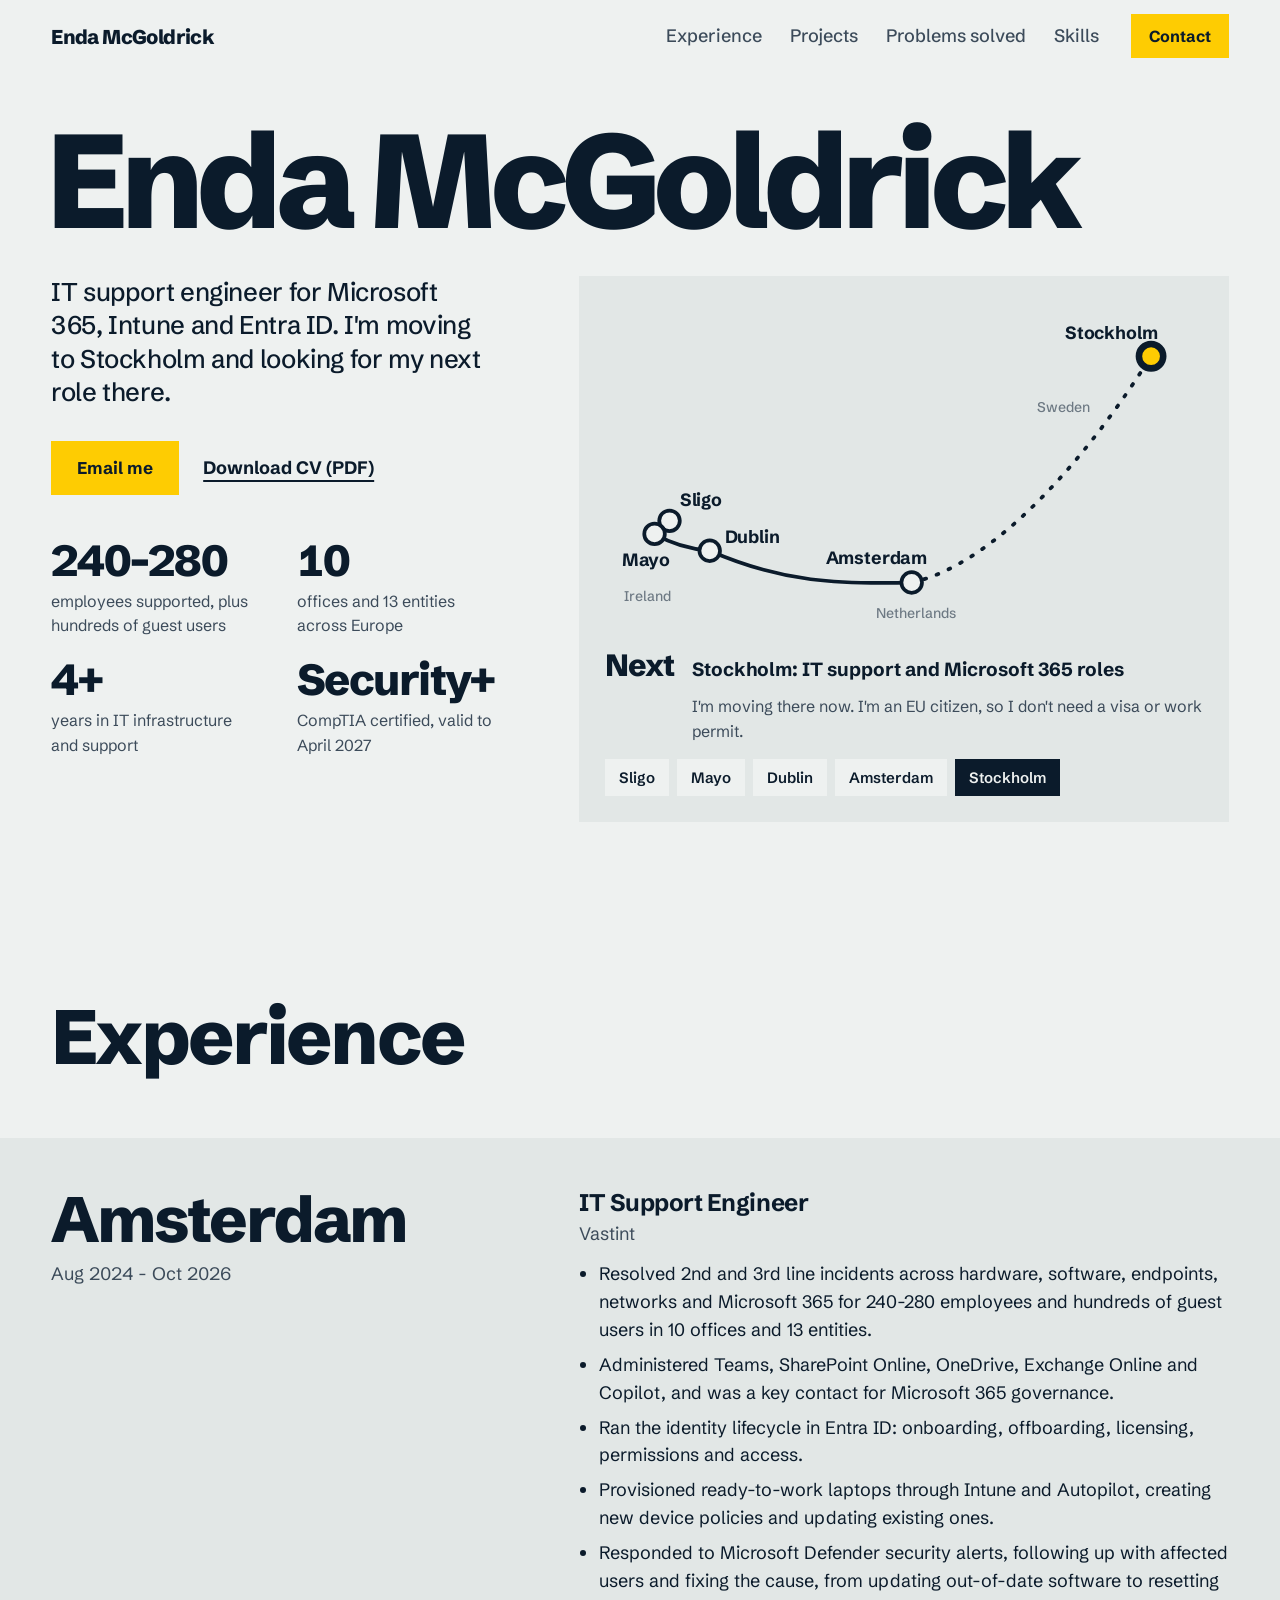
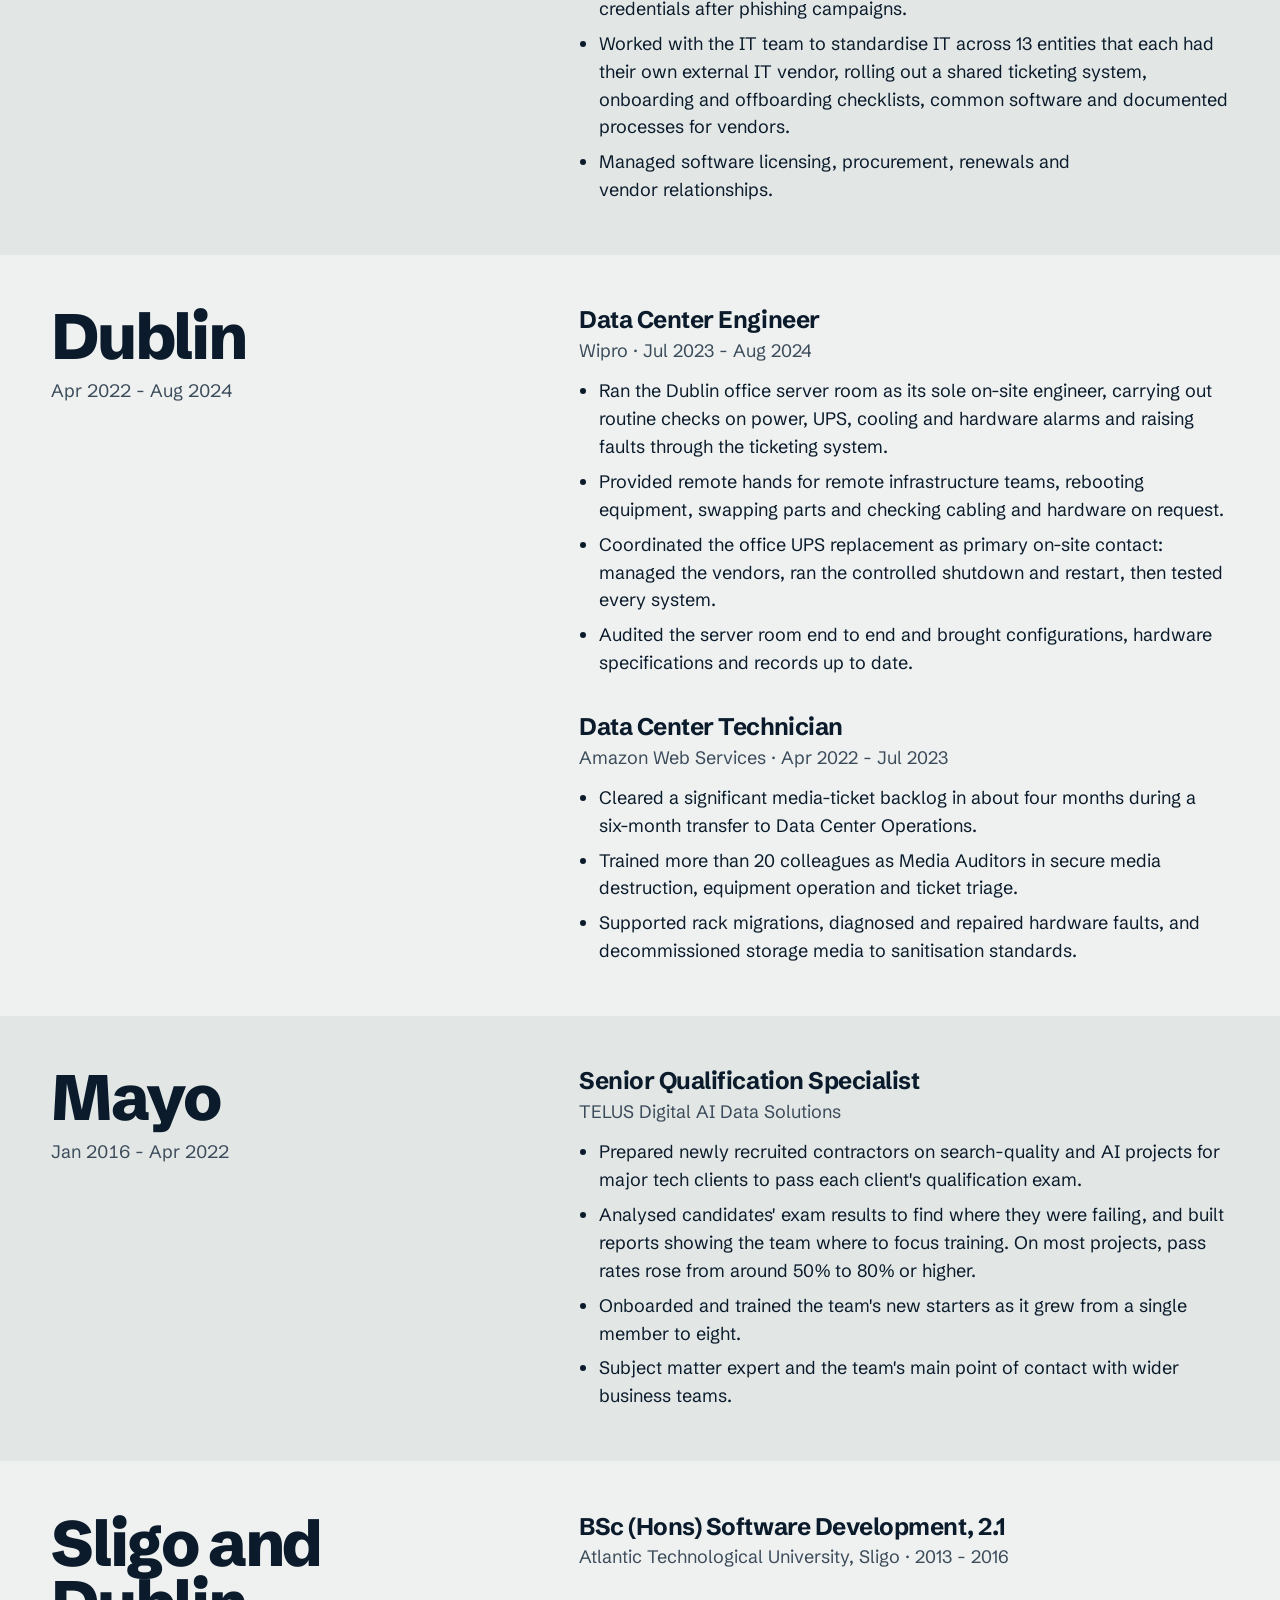
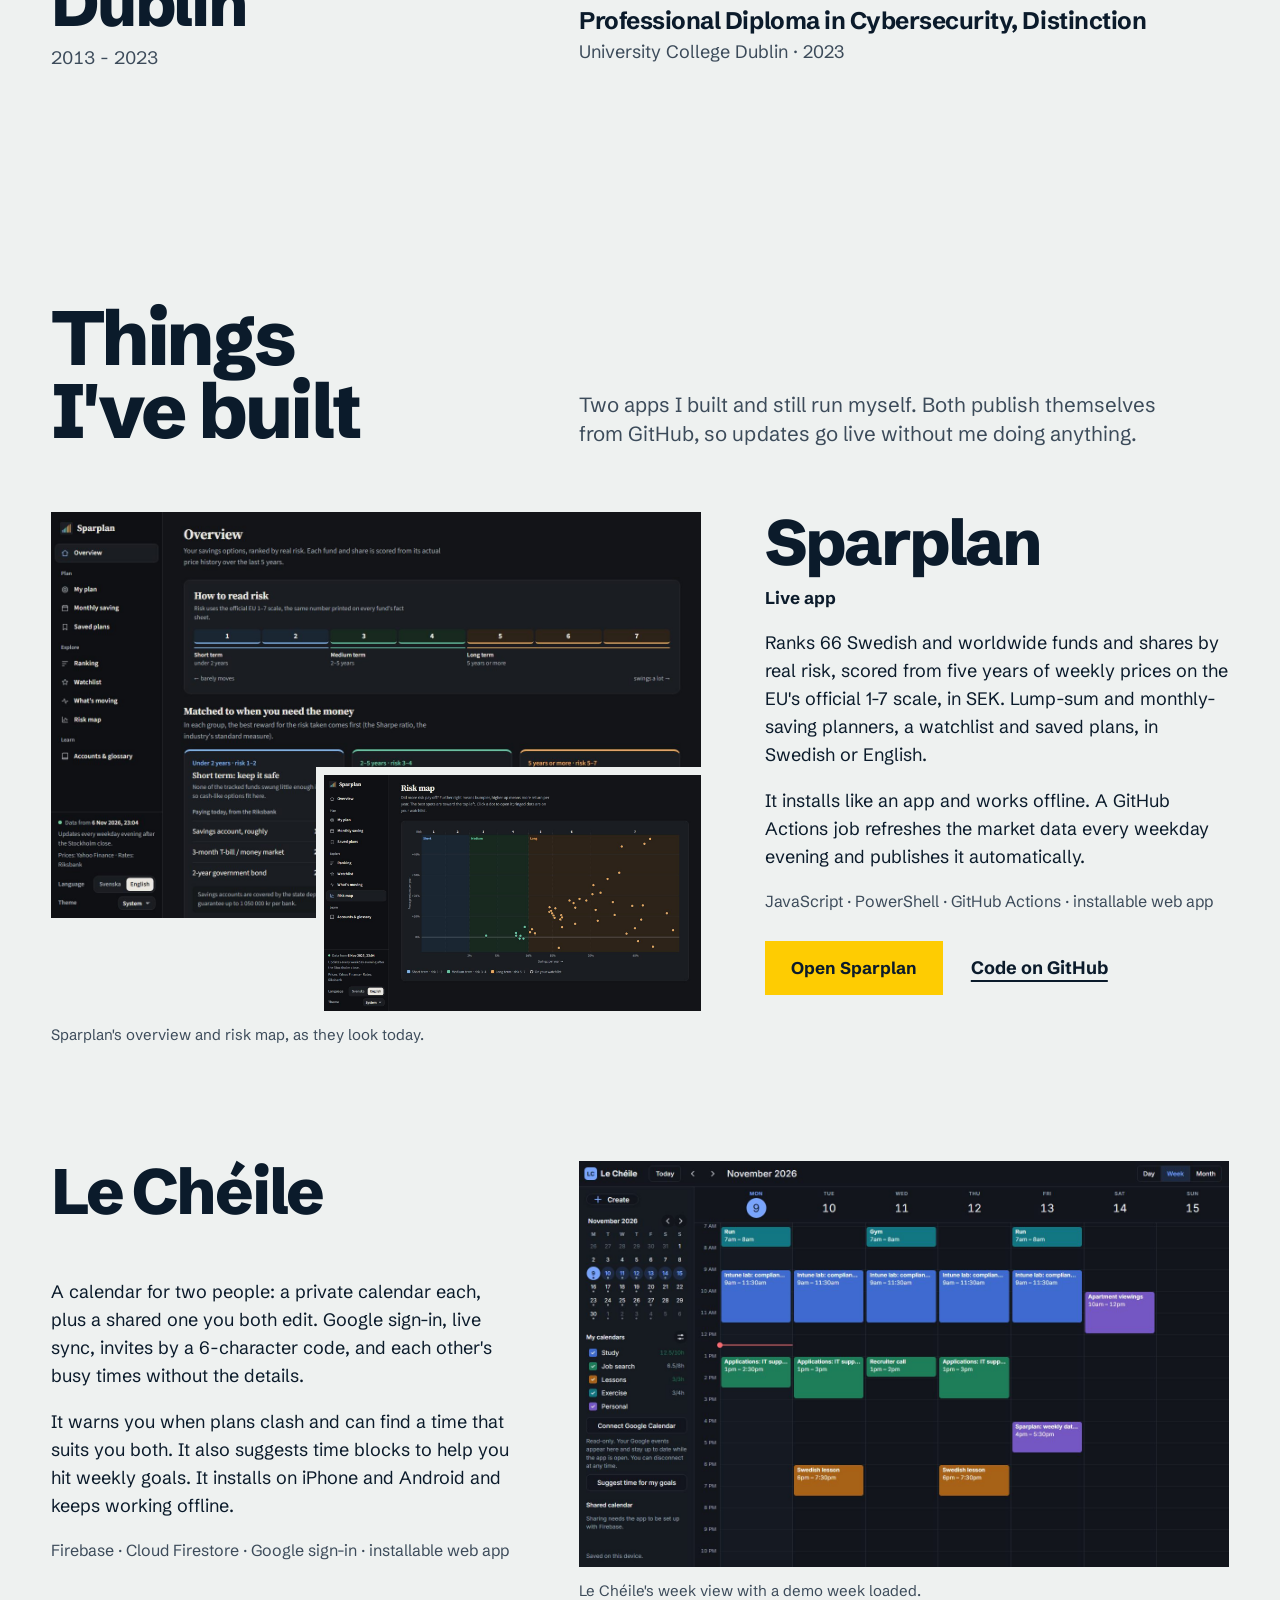
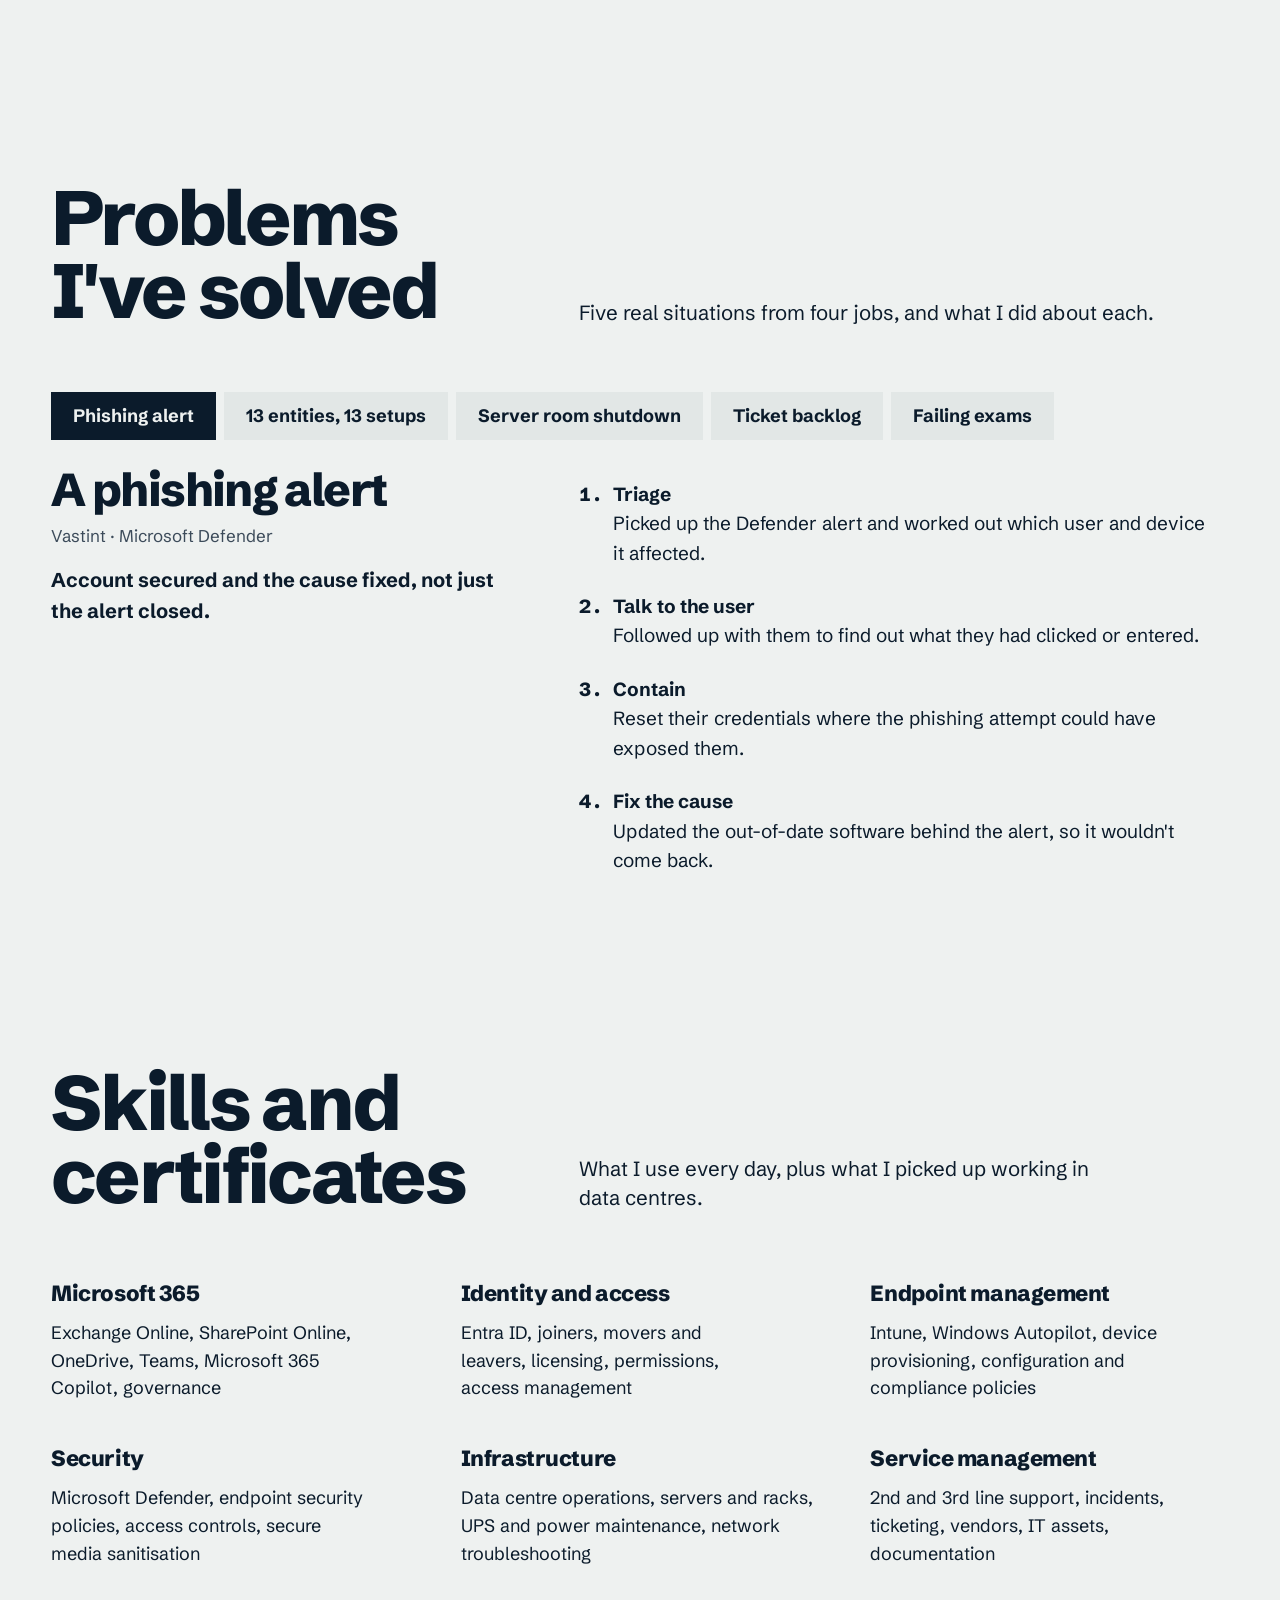
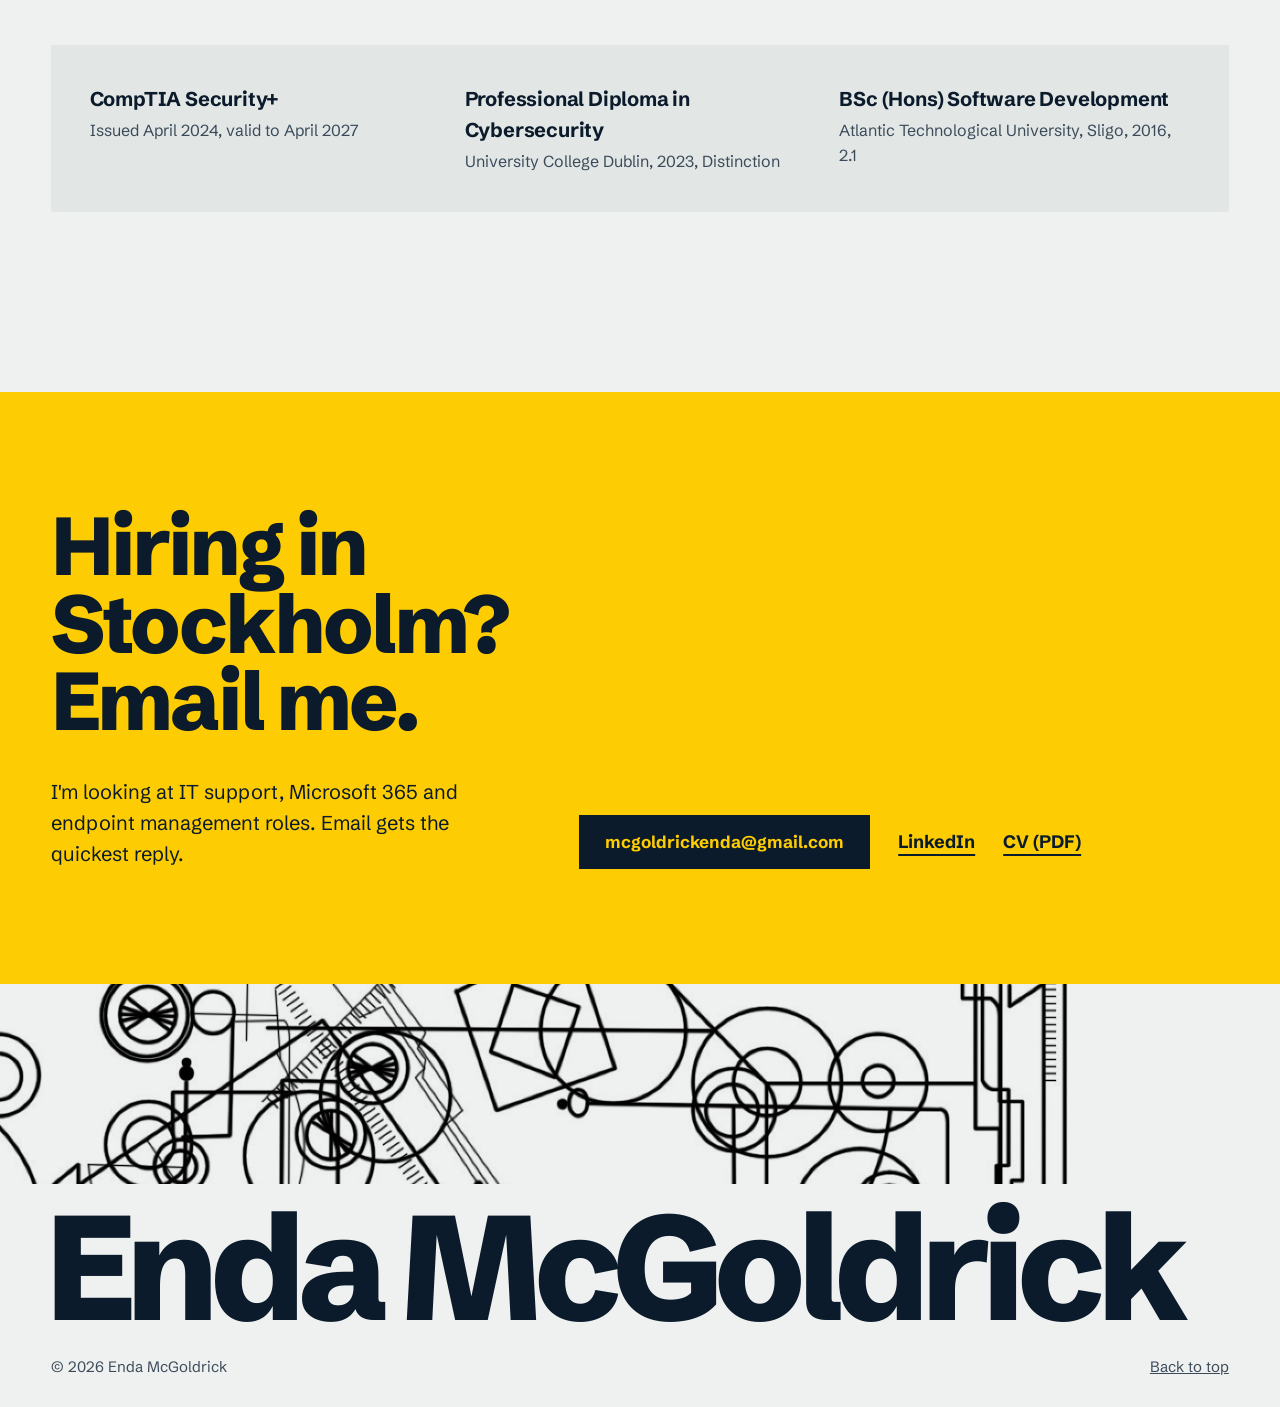
==== commit 33872832: "Give "Things I've built" the page background Drop the navy field so the projects section matches the" ====
--- a/index.html
+++ b/index.html
@@ -23,7 +23,7 @@
 /* Stockholm: pale cool ground, Baltic navy ink and field, flag yellow on actions and the next stop only. */
 :root{
   --ground:#eef1f0; --step:#e2e7e6; --ink:#0b1b2b; --soft:#3c4b5a;
-  --field:#0b1b2b; --on-field:#eef1f0; --on-field-soft:#b4c0cb;
+  --field:var(--ground); --on-field:var(--ink); --on-field-soft:var(--soft);
   --accent:#fecc02; --on-accent:#0b1b2b;
   --font:"Schibsted Grotesk",system-ui,-apple-system,"Segoe UI",sans-serif;
   --m:clamp(20px,4vw,56px); --gap:clamp(120px,14vw,200px);
@@ -32,7 +32,7 @@
 }
 @media (prefers-color-scheme:dark){:root:not([data-theme="light"]){
   --ground:#0f1720; --step:#16212c; --ink:#e8edf1; --soft:#a9b6c2;
-  --field:#e8edf1; --on-field:#0b1b2b; --on-field-soft:#3c4b5a; color-scheme:dark}}
+  color-scheme:dark}}
 *{box-sizing:border-box}
 html{scroll-behavior:smooth;scroll-padding-top:80px;-webkit-text-size-adjust:100%}
 body{margin:0;background:var(--ground);color:var(--ink);font:400 18px/1.55 var(--font);-webkit-font-smoothing:antialiased;overflow-x:clip}
@@ -118,7 +118,7 @@
 @media (max-width:900px){.stopwork{grid-template-columns:1fr}}
 
 /* projects: a full field of navy */
-.field{background:var(--field);color:var(--on-field);margin-top:var(--gap);padding-block:var(--gap)}
+.field{background:var(--field);color:var(--on-field);margin-top:var(--gap)}
 .field section{padding-top:0}
 .field .head p,.field .muted{color:var(--on-field-soft)}
 .proj{display:grid;grid-template-columns:minmax(0,7fr) minmax(0,5fr);gap:clamp(28px,5vw,80px);align-items:start}
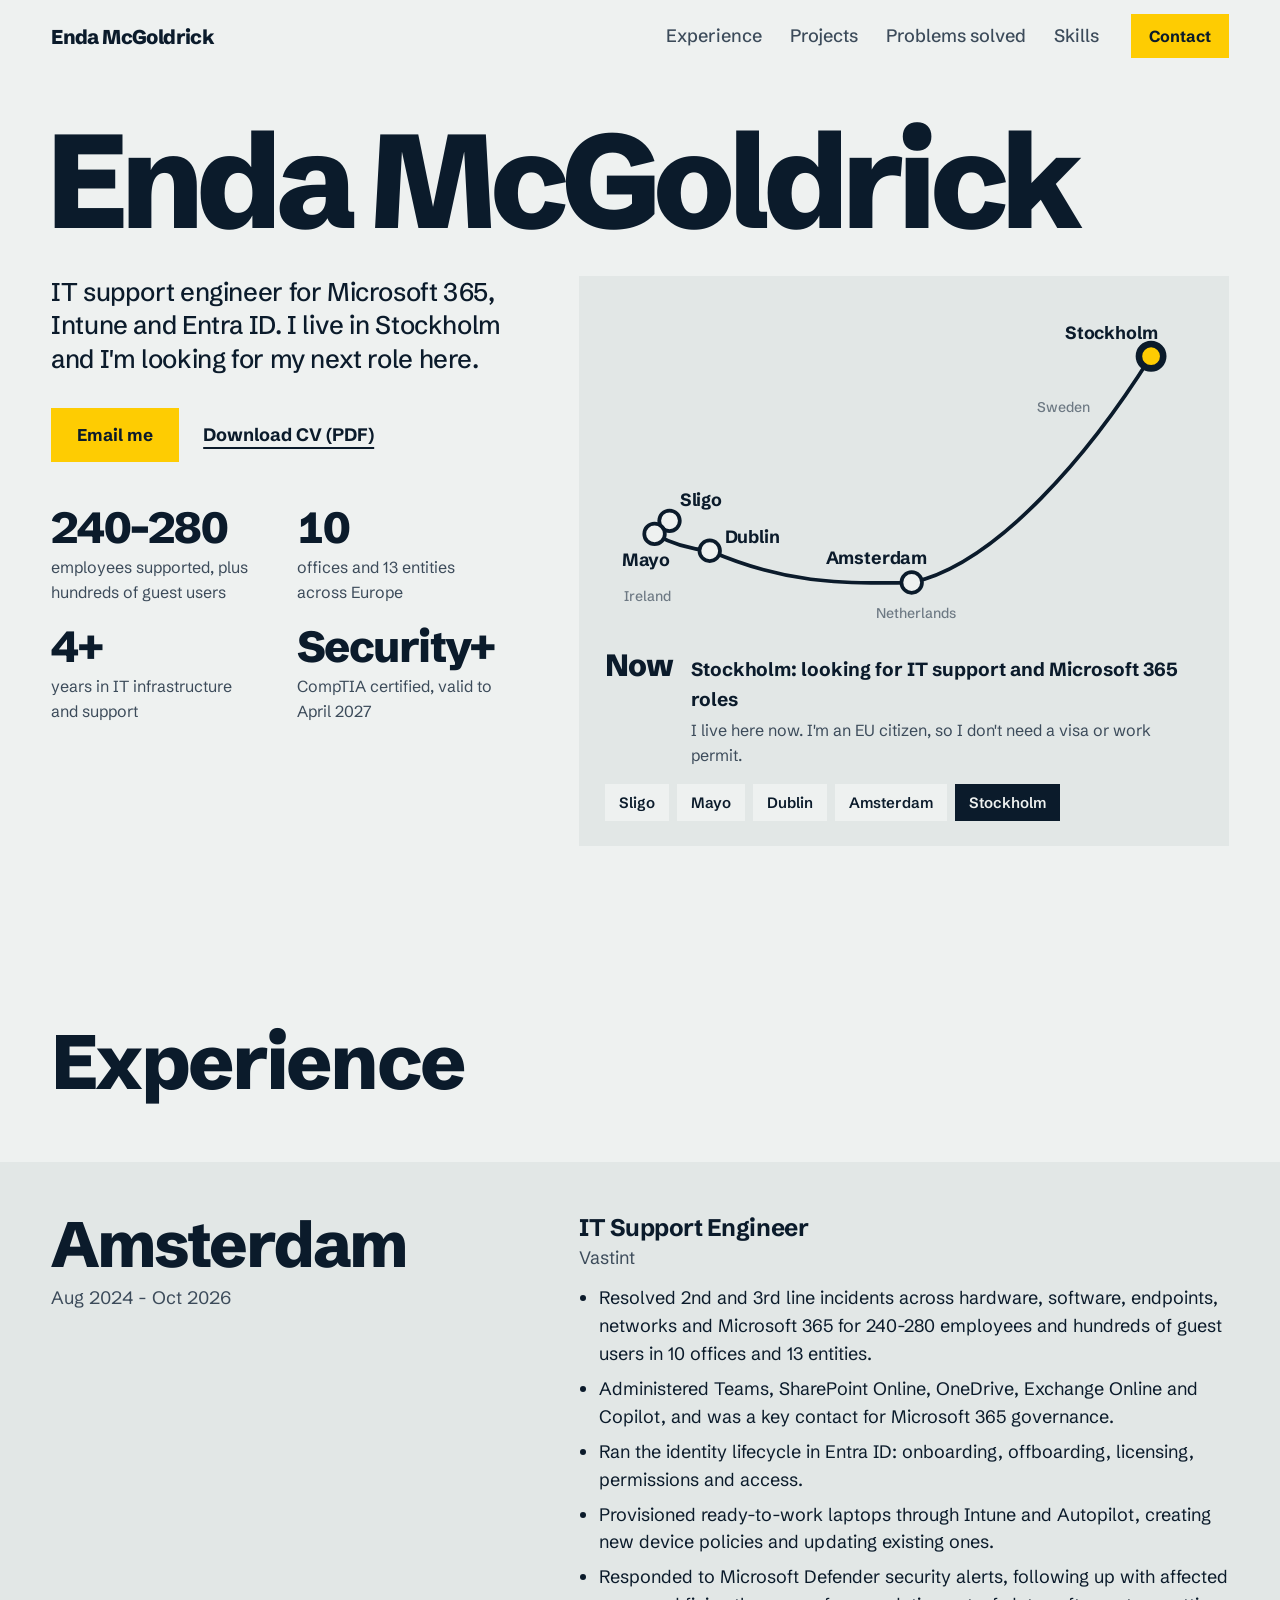
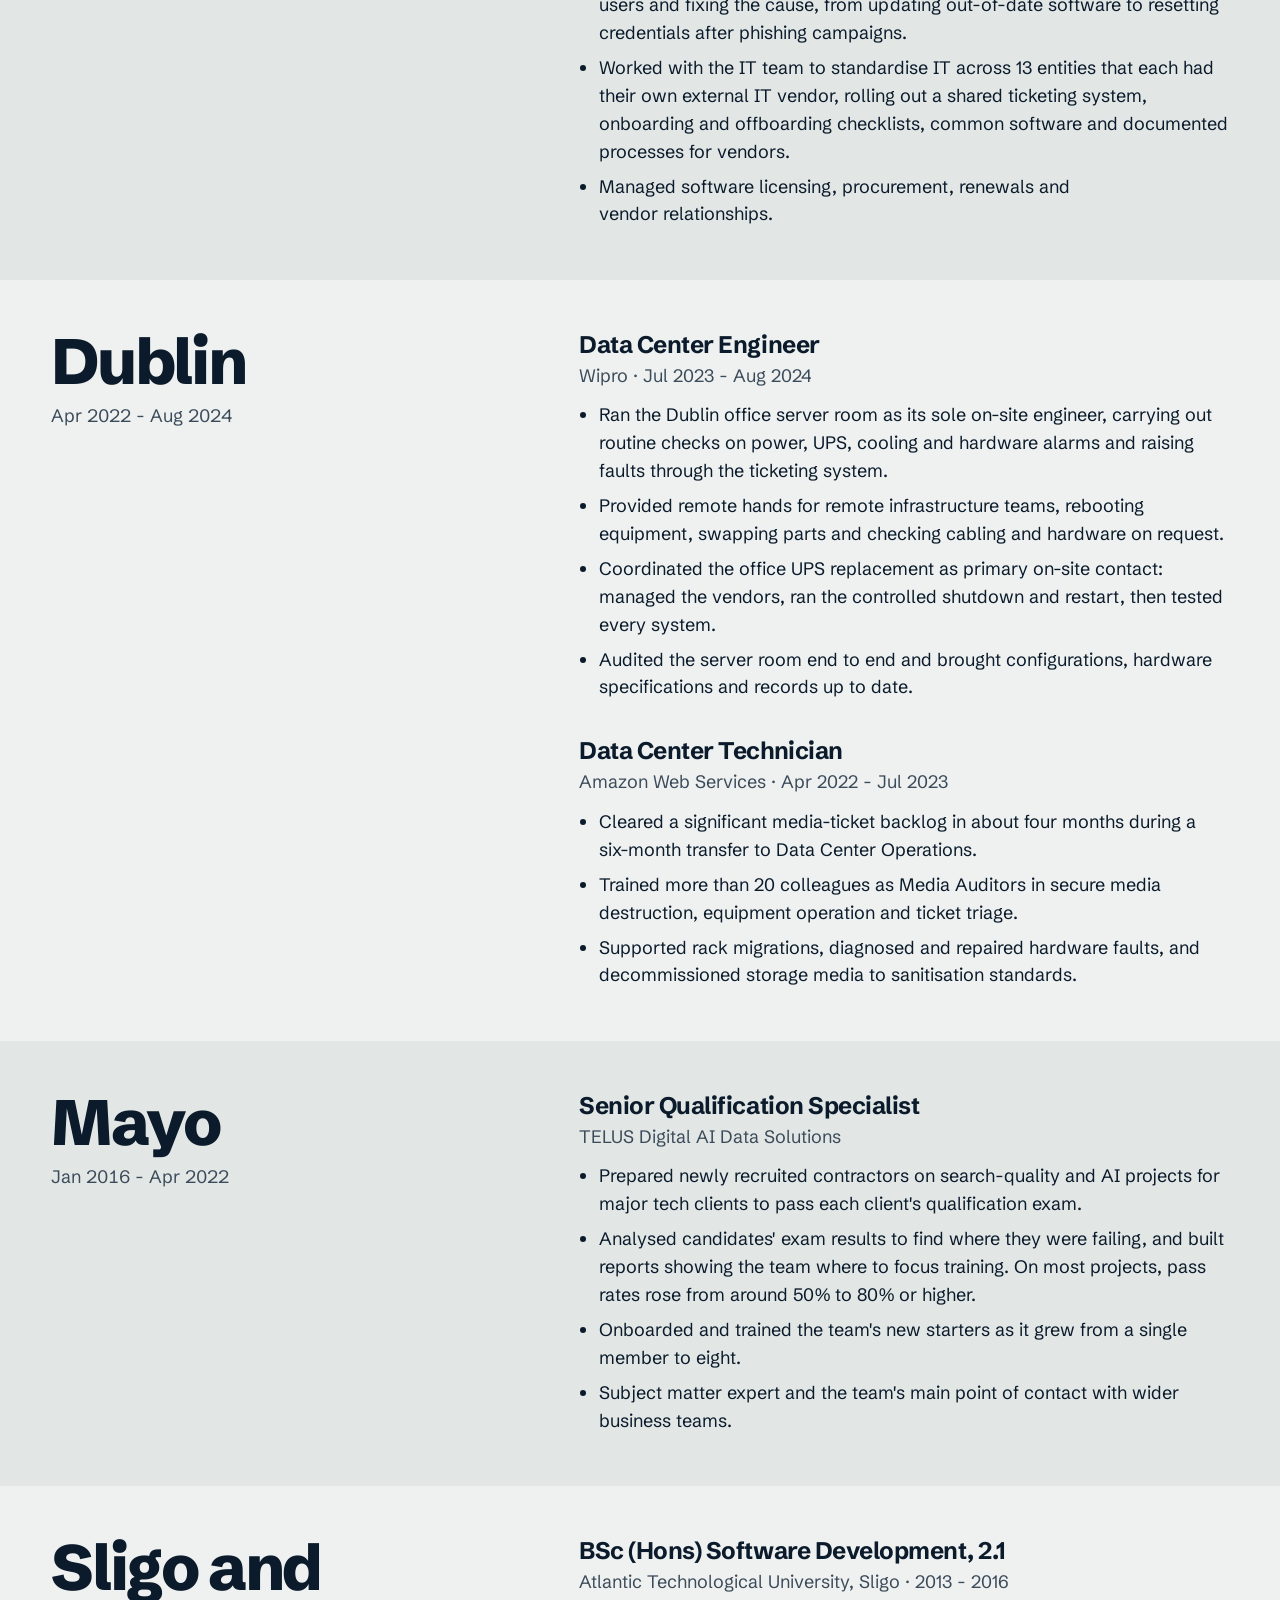
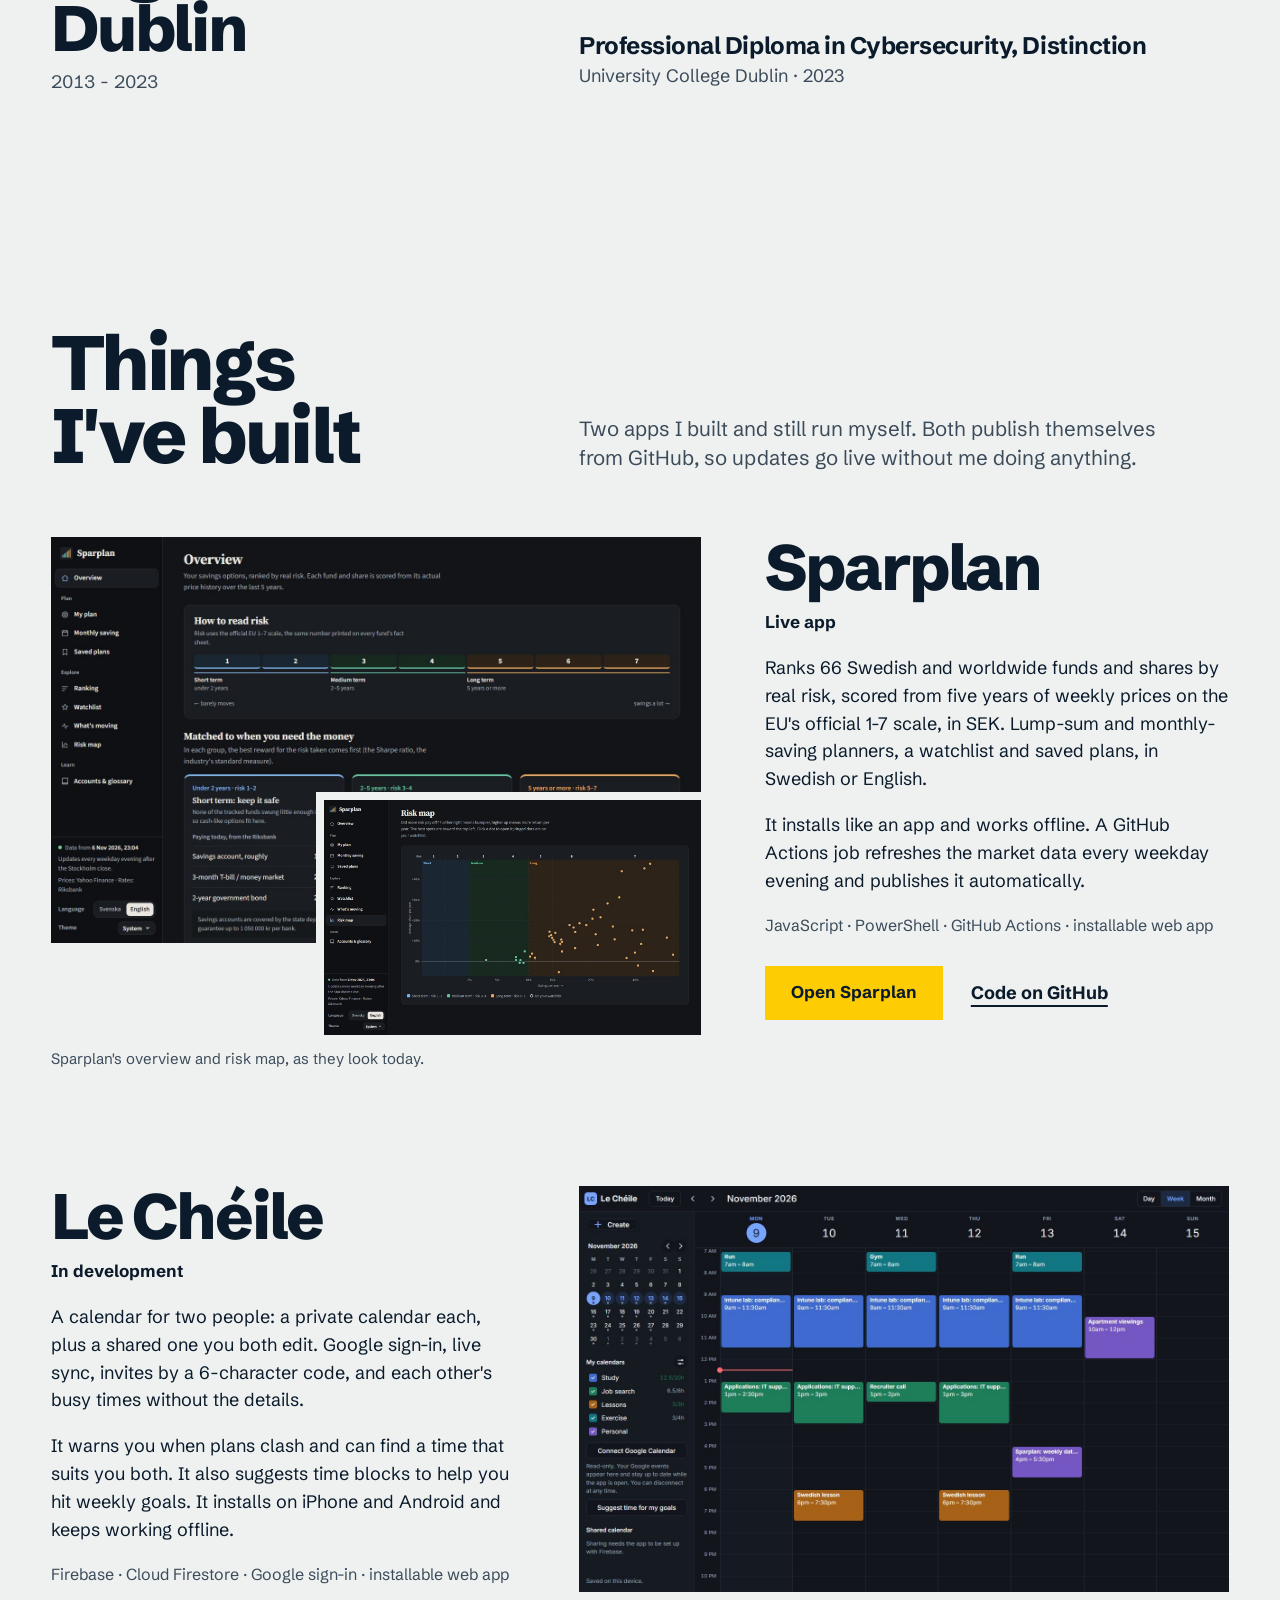
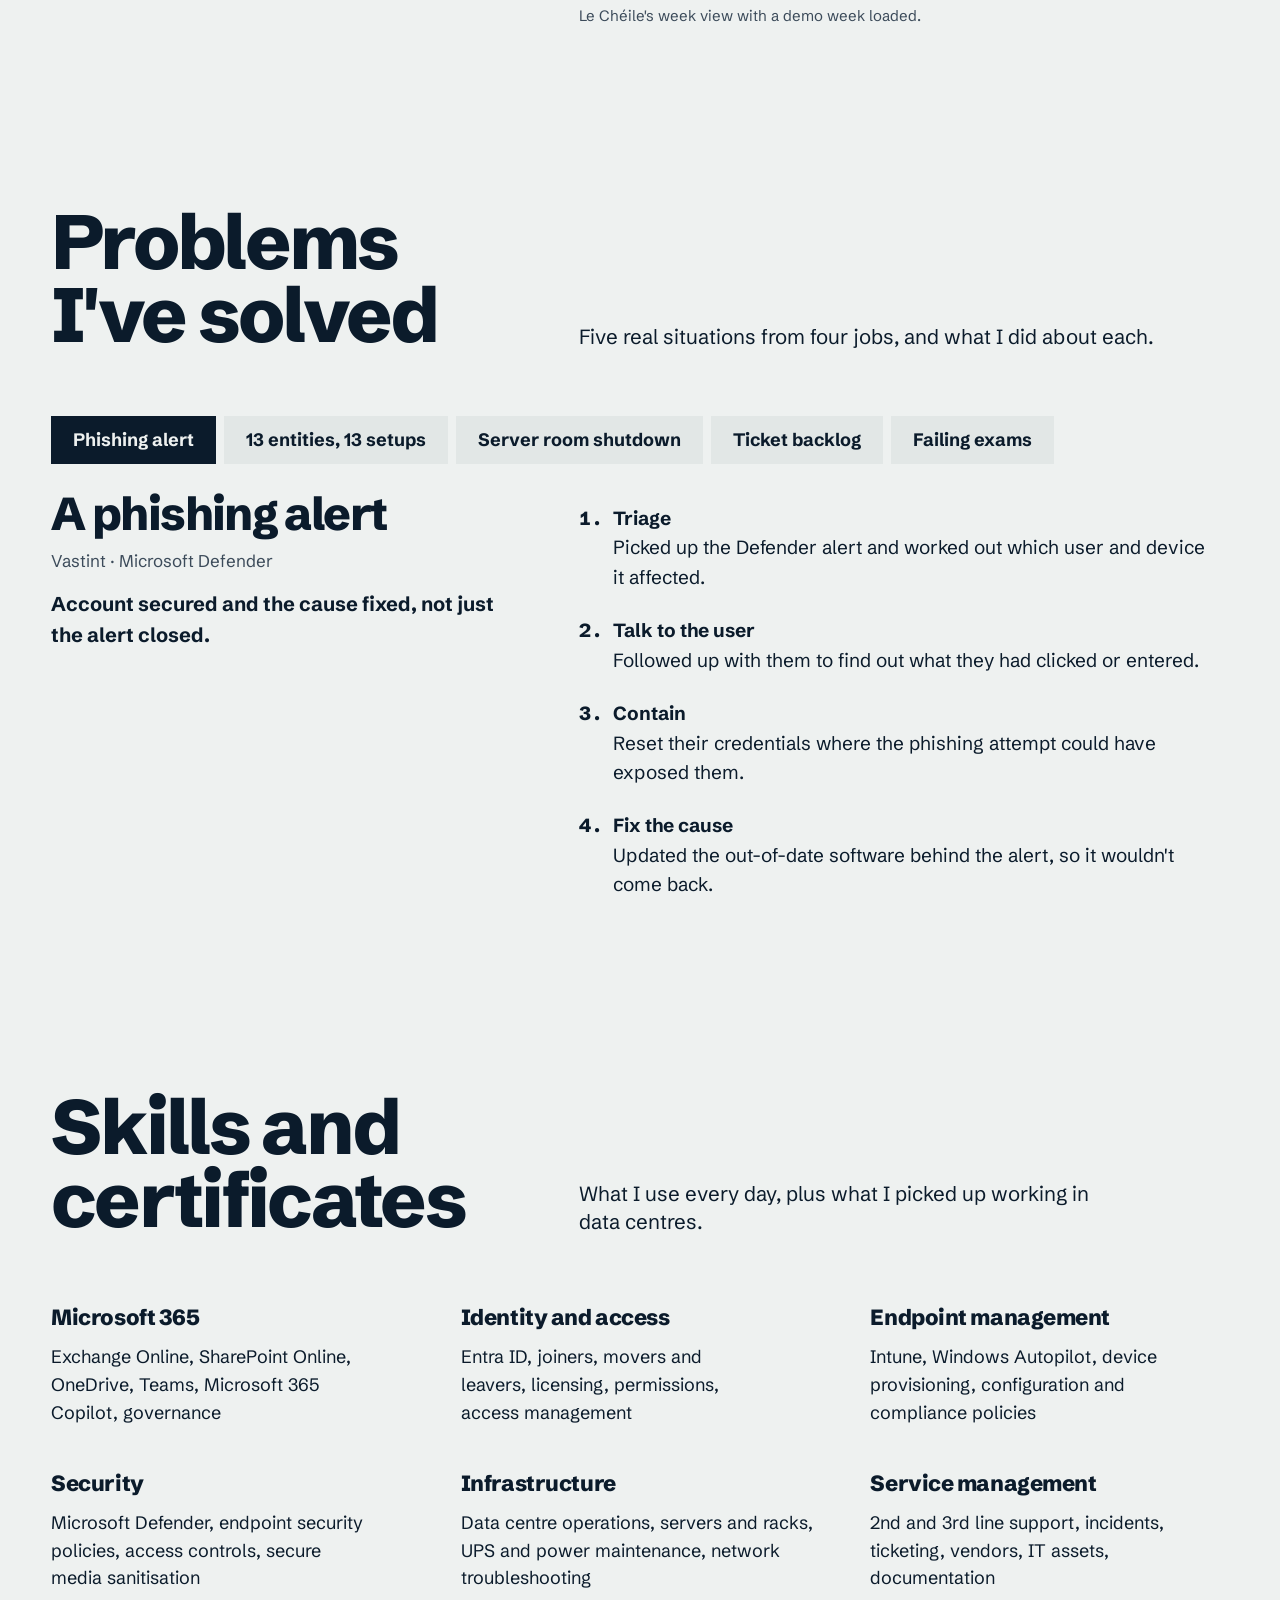
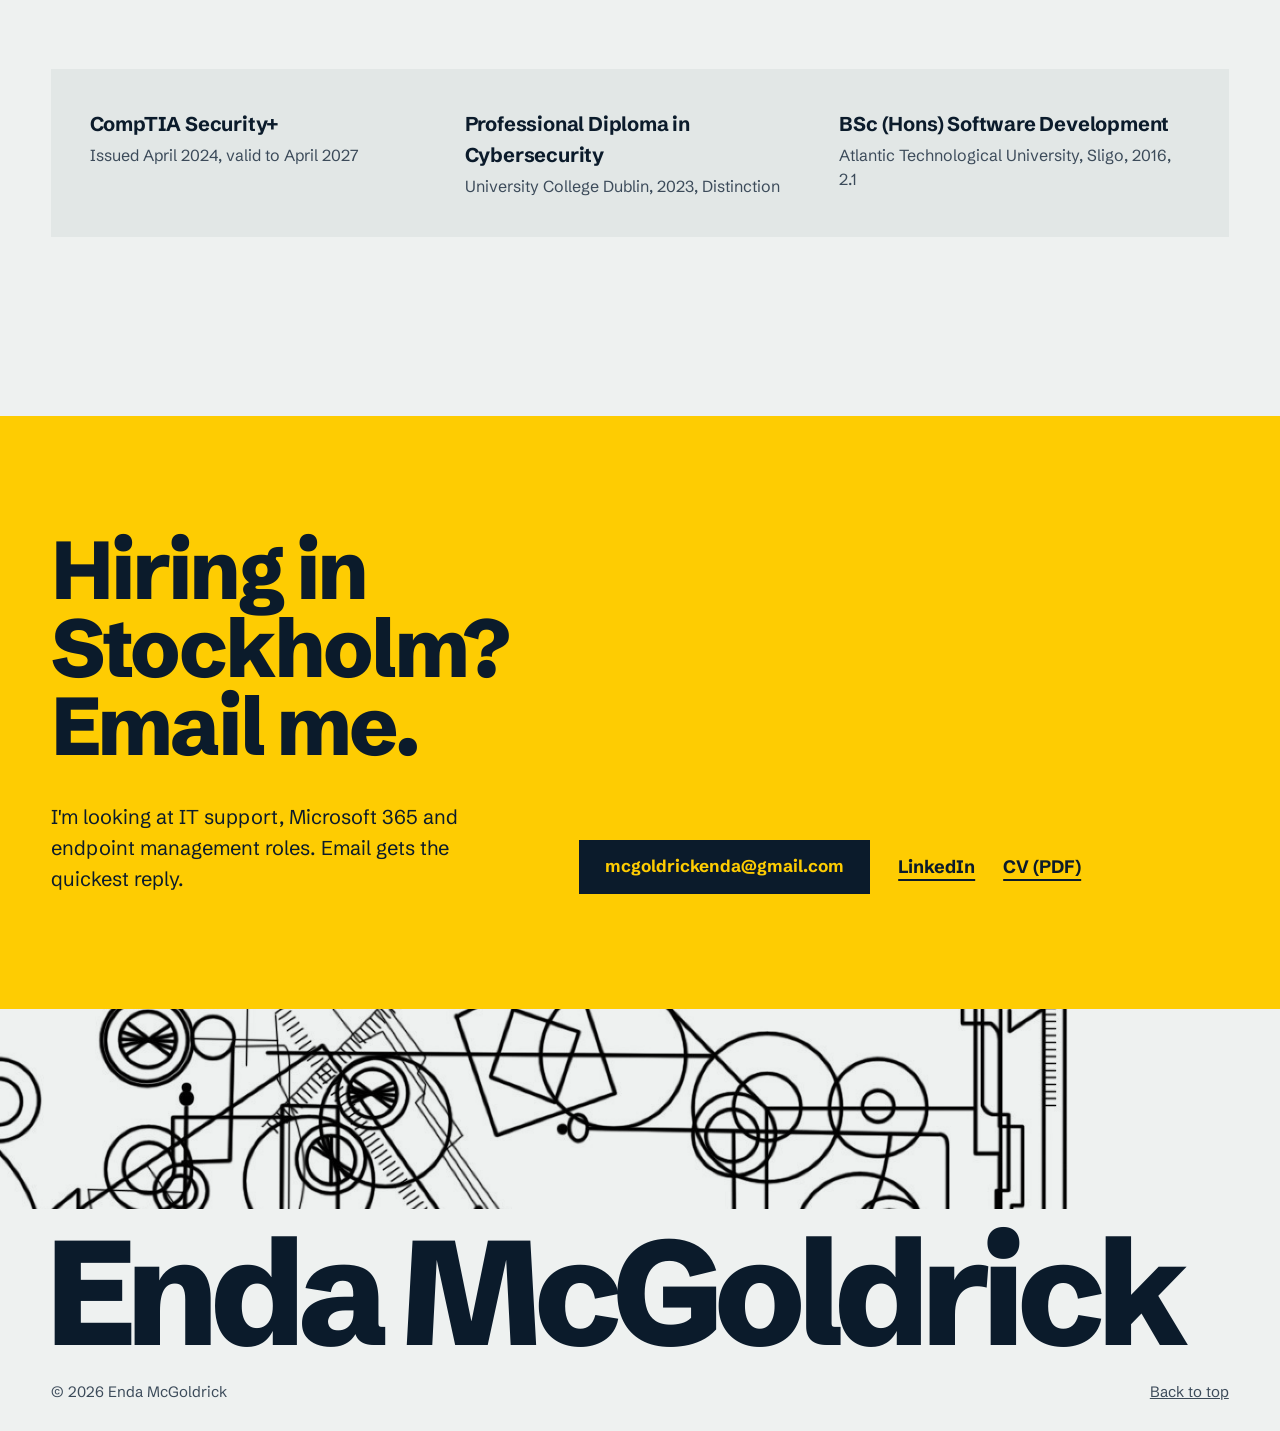
==== commit fb7f5cd3: "Now living in Stockholm Hero, map readout and search/share text say "based in Stockholm" instead of " ====
--- a/index.html
+++ b/index.html
@@ -4,10 +4,10 @@
 <meta charset="utf-8">
 <meta name="viewport" content="width=device-width, initial-scale=1">
 <title>Enda McGoldrick · IT Support Engineer</title>
-<meta name="description" content="Enda McGoldrick, IT support engineer for Microsoft 365, Intune and Entra ID. Relocating to Stockholm and open to new roles.">
+<meta name="description" content="Enda McGoldrick, IT support engineer for Microsoft 365, Intune and Entra ID. Based in Stockholm and open to new roles.">
 <meta property="og:type" content="website">
 <meta property="og:title" content="Enda McGoldrick · IT Support Engineer">
-<meta property="og:description" content="Microsoft 365, Intune and Entra ID. Relocating to Stockholm and open to new roles.">
+<meta property="og:description" content="Microsoft 365, Intune and Entra ID. Based in Stockholm and open to new roles.">
 <meta property="og:url" content="https://endamcgoldrick.github.io/">
 <meta property="og:image" content="https://endamcgoldrick.github.io/img/og.jpg">
 <meta property="og:image:width" content="1200">
@@ -79,7 +79,6 @@
 .route{background:var(--step);padding:clamp(16px,2vw,28px)}
 .route svg{width:100%;height:auto;display:block;overflow:visible}
 .route .line{fill:none;stroke:var(--ink);stroke-width:4;stroke-linecap:round;stroke-linejoin:round}
-.route .next{fill:none;stroke:var(--ink);stroke-width:4;stroke-linecap:round;stroke-dasharray:2 12}
 .route .country{fill:var(--soft);font:500 15px var(--font);opacity:.7}
 .stop{cursor:pointer}
 .stop circle{fill:var(--ground);stroke:var(--ink);stroke-width:4;transition:r .25s var(--ease)}
@@ -215,7 +214,7 @@
     <h1 class="rise">Enda McGoldrick</h1>
     <div class="hero-grid">
       <div>
-        <p class="lede rise">IT support engineer for Microsoft 365, Intune and Entra ID. I'm moving to Stockholm and looking for my next role there.</p>
+        <p class="lede rise">IT support engineer for Microsoft 365, Intune and Entra ID. I live in Stockholm and I'm looking for my next role here.</p>
         <div class="actions rise">
           <a class="btn" href="mailto:mcgoldrickenda@gmail.com?subject=Role%20enquiry">Email me</a>
           <a class="link" href="Enda-McGoldrick-CV.pdf" target="_blank" rel="noopener">Download CV (PDF)</a>
@@ -233,8 +232,7 @@
           <text class="country" x="20" y="320">Ireland</text>
           <text class="country" x="290" y="338">Netherlands</text>
           <text class="country" x="462" y="118">Sweden</text>
-          <path class="line" d="M69 234 C 58 240, 53 246, 53 248 C 70 258, 88 264, 112 266 C 190 300, 250 302, 328 300"/>
-          <path class="next" d="M328 300 C 420 280, 520 160, 584 58"/>
+          <path class="line" d="M69 234 C 58 240, 53 246, 53 248 C 70 258, 88 264, 112 266 C 190 300, 250 302, 328 300 C 420 280, 520 160, 584 58"/>
           <g class="stop" data-i="0" tabindex="0" role="button" aria-label="Sligo"><circle cx="69" cy="234" r="11"/><text x="80" y="218">Sligo</text></g>
           <g class="stop" data-i="1" tabindex="0" role="button" aria-label="Mayo"><circle cx="53" cy="248" r="11"/><text x="18" y="282">Mayo</text></g>
           <g class="stop" data-i="2" tabindex="0" role="button" aria-label="Dublin"><circle cx="112" cy="266" r="11"/><text x="128" y="258">Dublin</text></g>
@@ -242,8 +240,8 @@
           <g class="stop sthlm" data-i="4" tabindex="0" role="button" aria-label="Stockholm"><circle cx="584" cy="58" r="13"/><text x="492" y="40">Stockholm</text></g>
         </svg>
         <div class="readout" id="readout" aria-live="polite">
-          <span class="yrs">Next</span><span class="what">Stockholm: IT support and Microsoft 365 roles</span>
-          <span class="note">I'm moving there now. I'm an EU citizen, so I don't need a visa or work permit.</span>
+          <span class="yrs">Now</span><span class="what">Stockholm: looking for IT support and Microsoft 365 roles</span>
+          <span class="note">I live here now. I'm an EU citizen, so I don't need a visa or work permit.</span>
         </div>
         <figcaption id="routeCap" class="stoplist-wrap">
           <ul class="stoplist" aria-label="Choose a stop">
@@ -488,7 +486,7 @@
     ['2016 - 2022','Mayo: Senior Qualification Specialist, TELUS Digital','First and most senior member of the team; trained every new starter.'],
     ['2022 - 2024','Dublin: data centres at AWS and Wipro','Cleared an AWS media-ticket backlog, then ran the office UPS replacement at Wipro. UCD cybersecurity diploma, Distinction.'],
     ['2024 - 2026','Amsterdam: IT Support Engineer, Vastint','Microsoft 365, Intune and Entra ID for 240-280 people in 10 offices across Europe.'],
-    ['Next','Stockholm: IT support and Microsoft 365 roles','I\'m moving there now. I\'m an EU citizen, so I don\'t need a visa or work permit.']
+    ['Now','Stockholm: looking for IT support and Microsoft 365 roles','I live here now. I\'m an EU citizen, so I don\'t need a visa or work permit.']
   ];
   var out=document.getElementById('readout'), dots=[].slice.call(document.querySelectorAll('.stop')), btns=[].slice.call(document.querySelectorAll('.stoplist button'));
   function show(i){
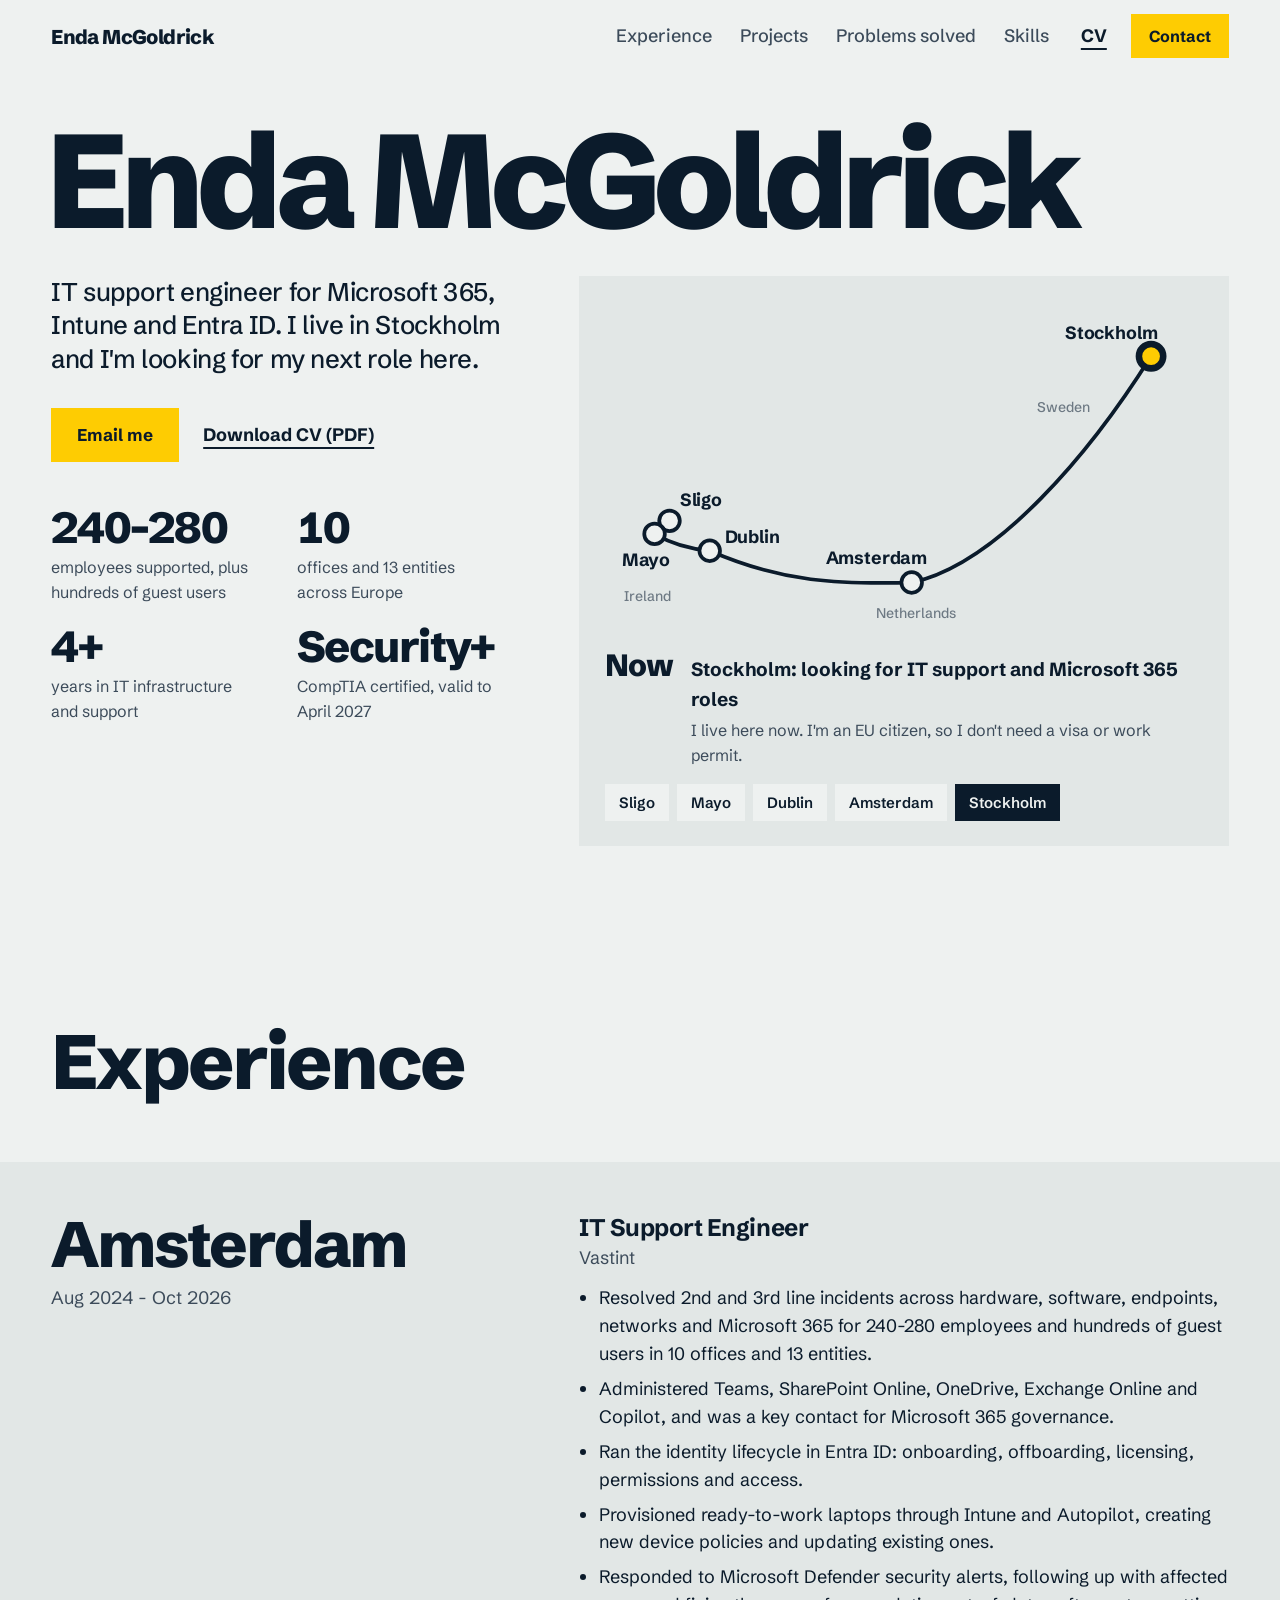
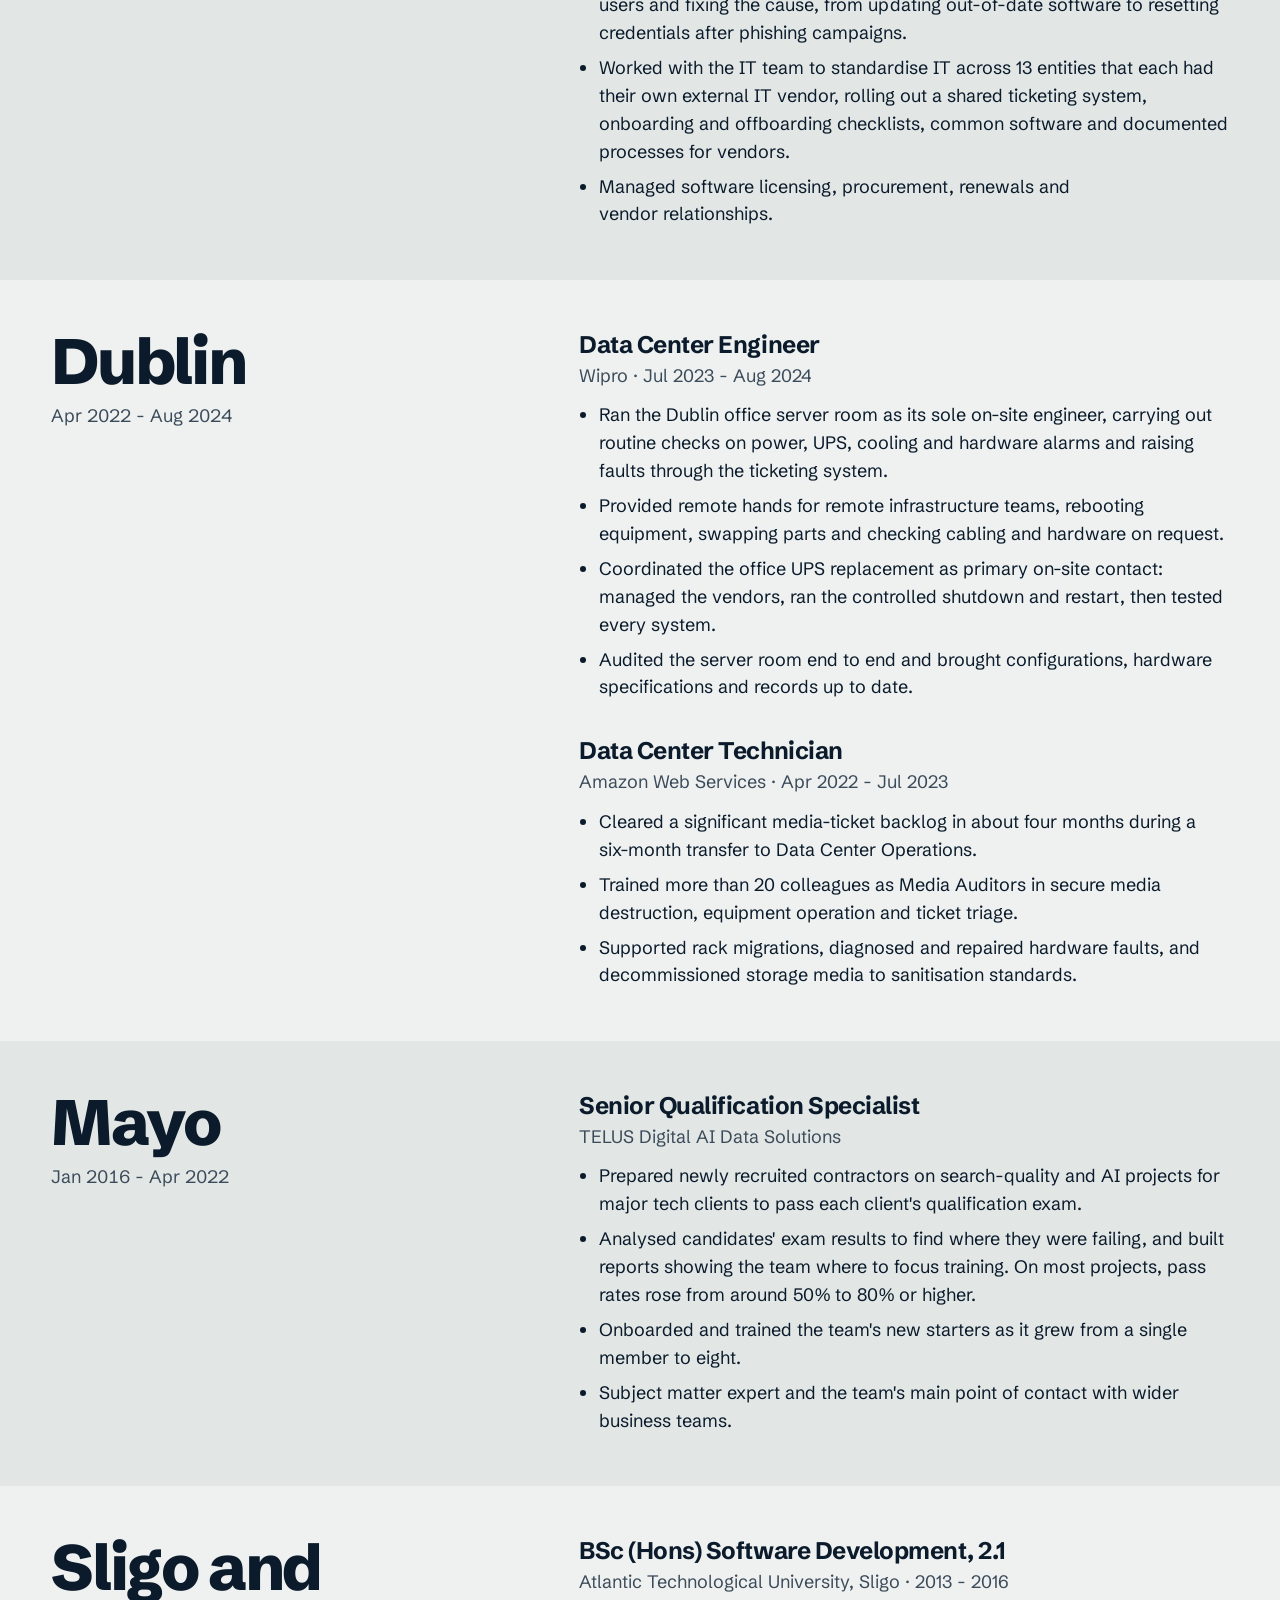
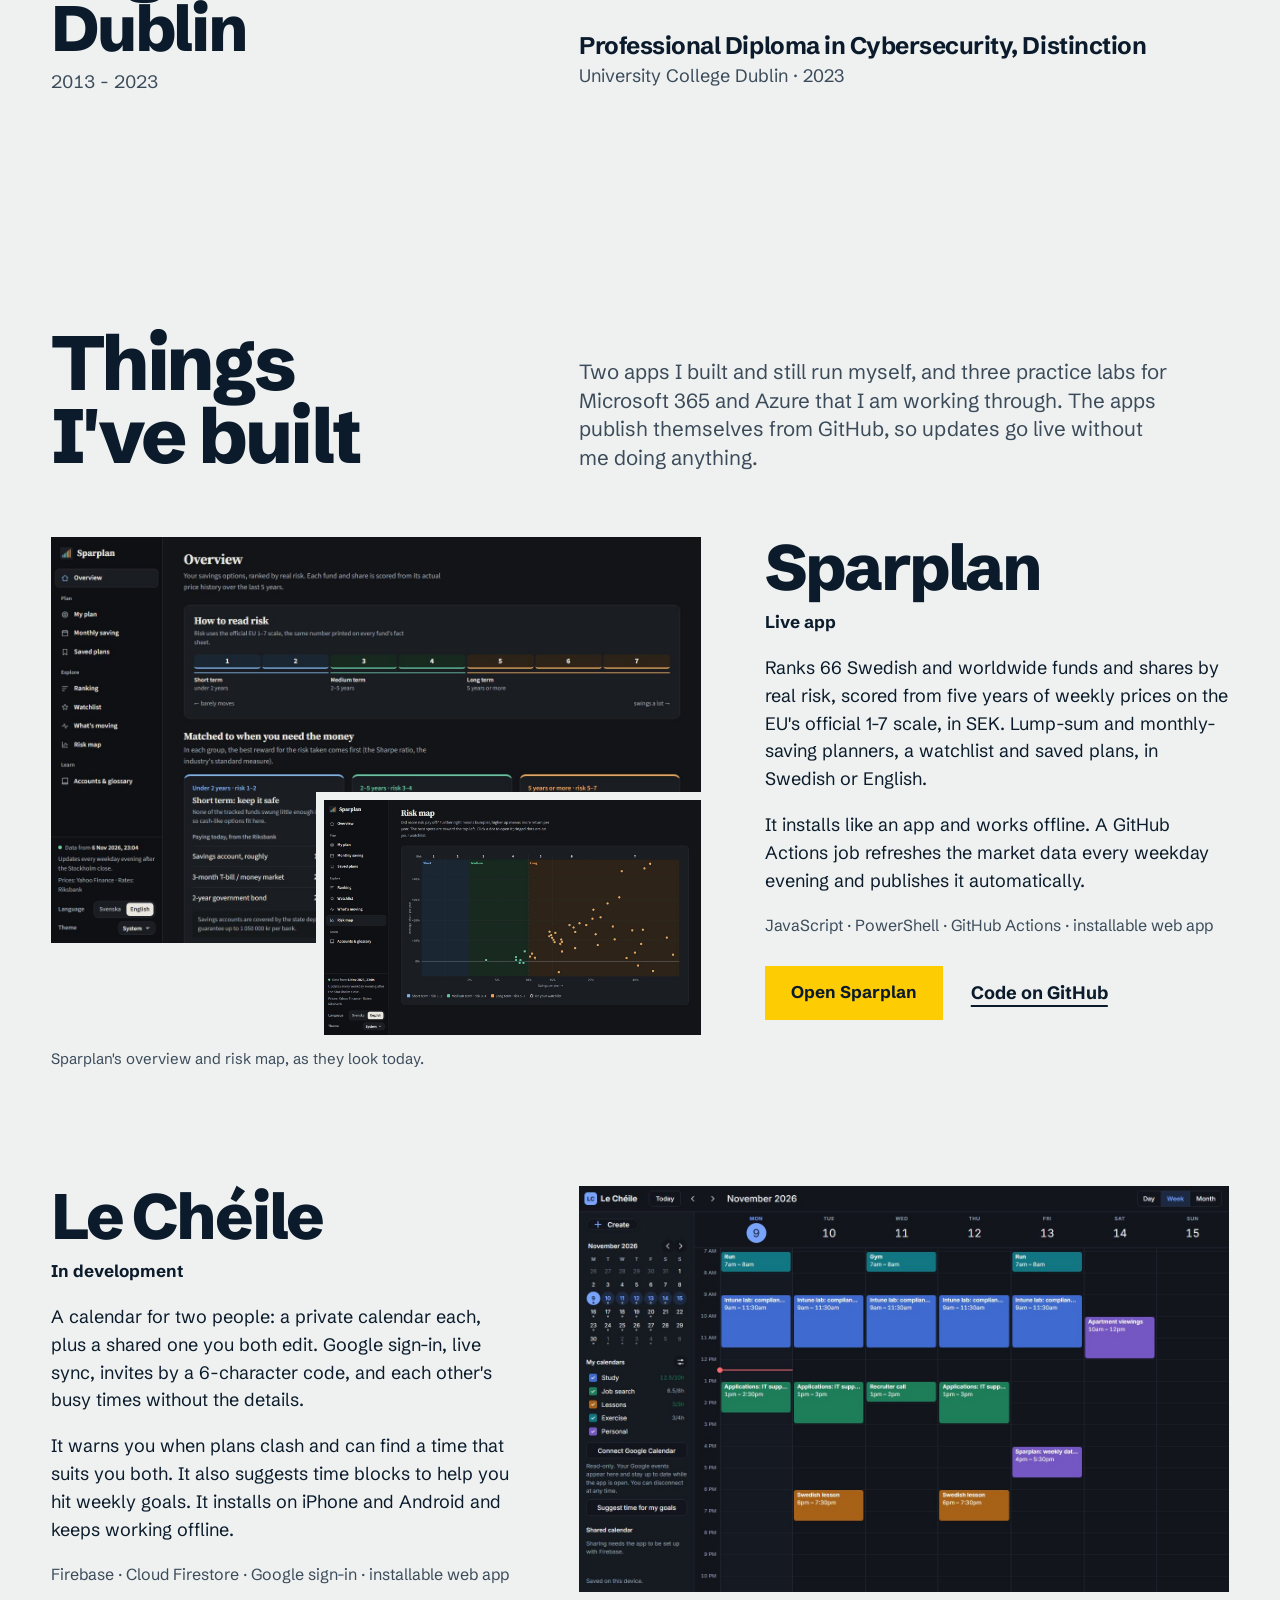
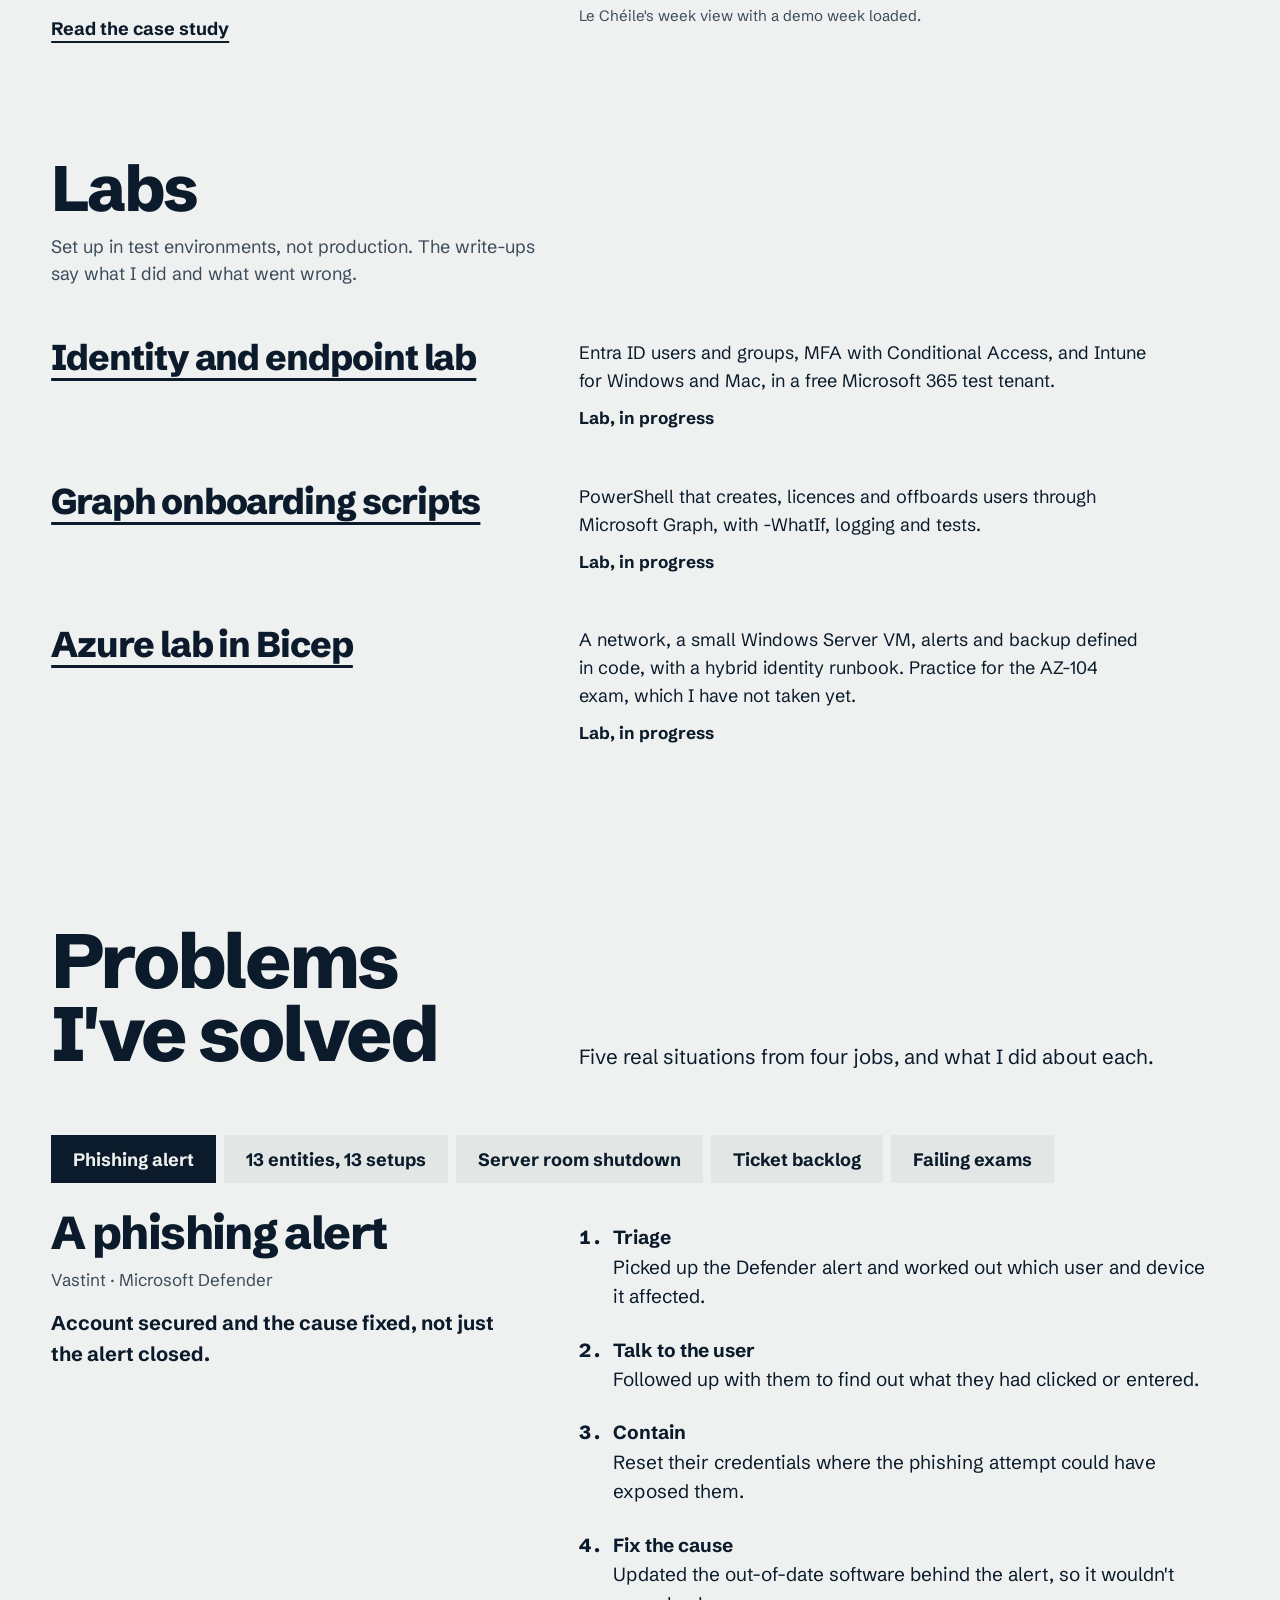
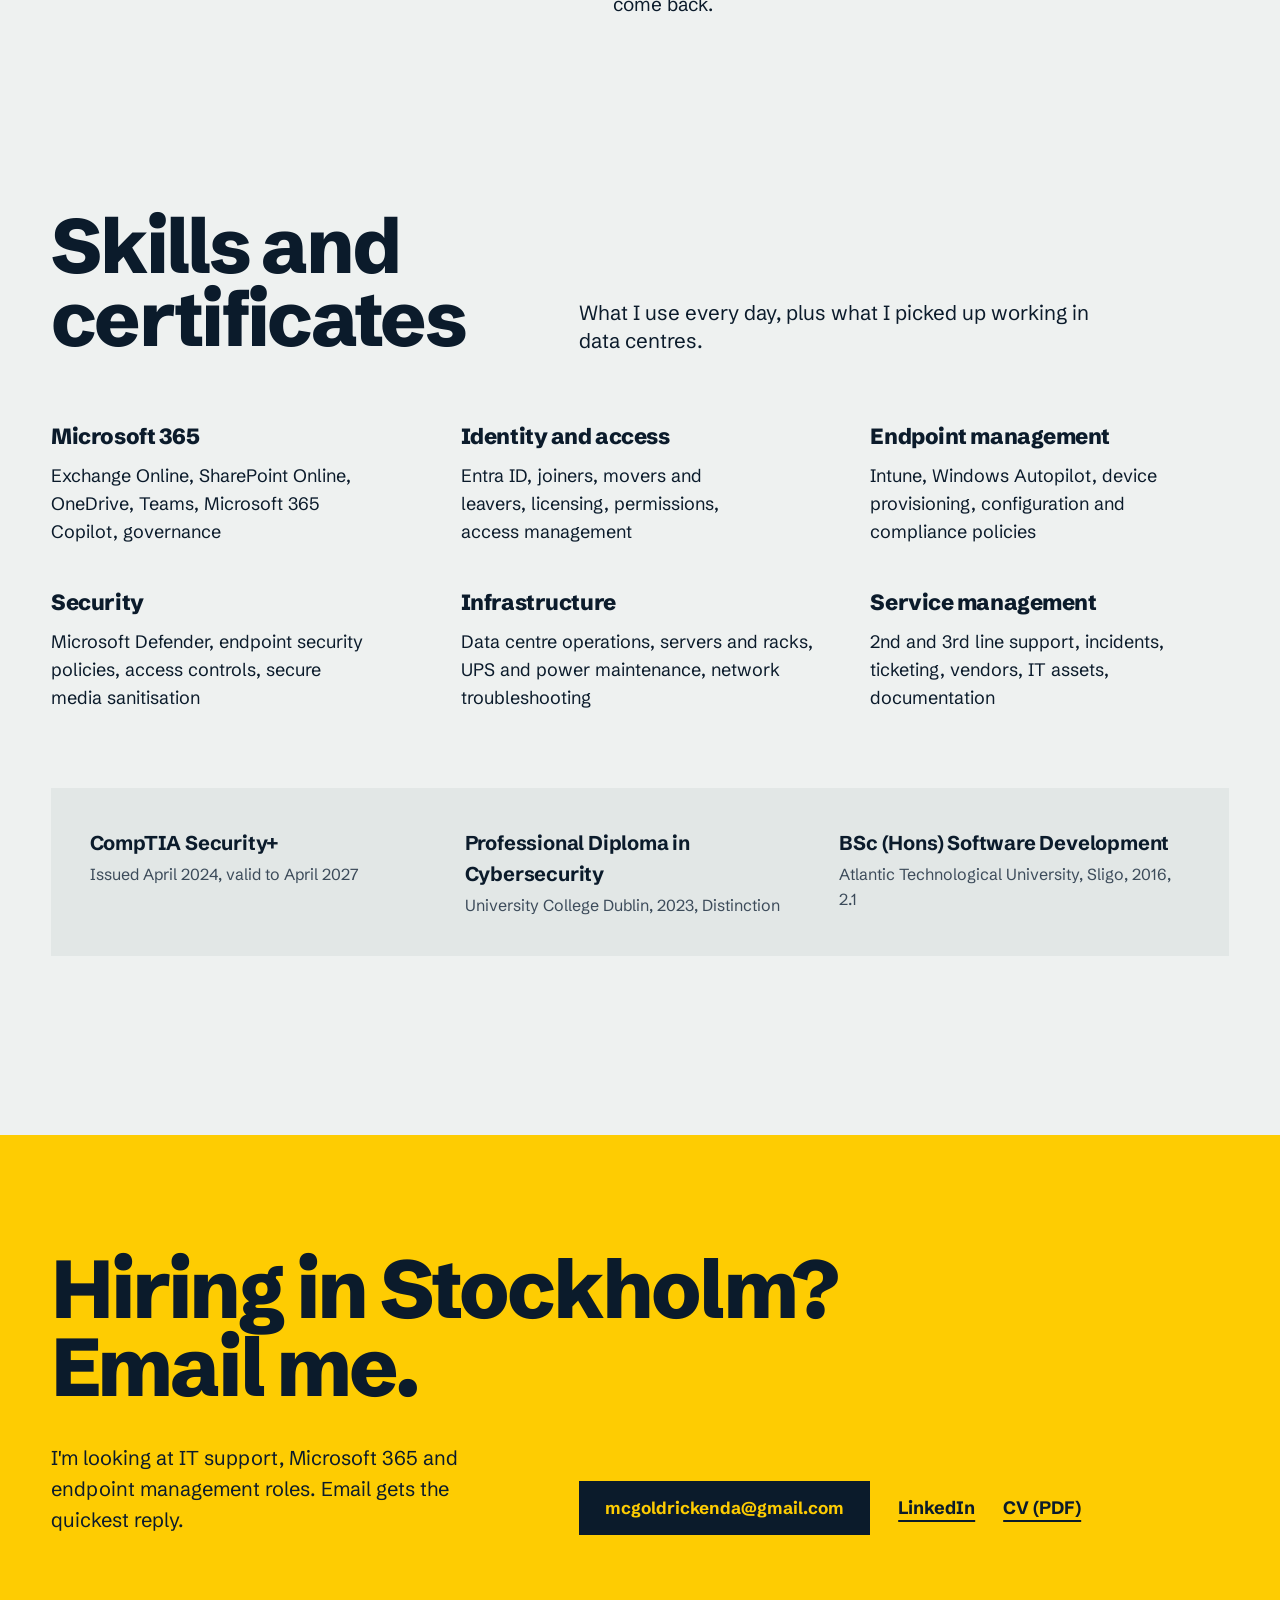
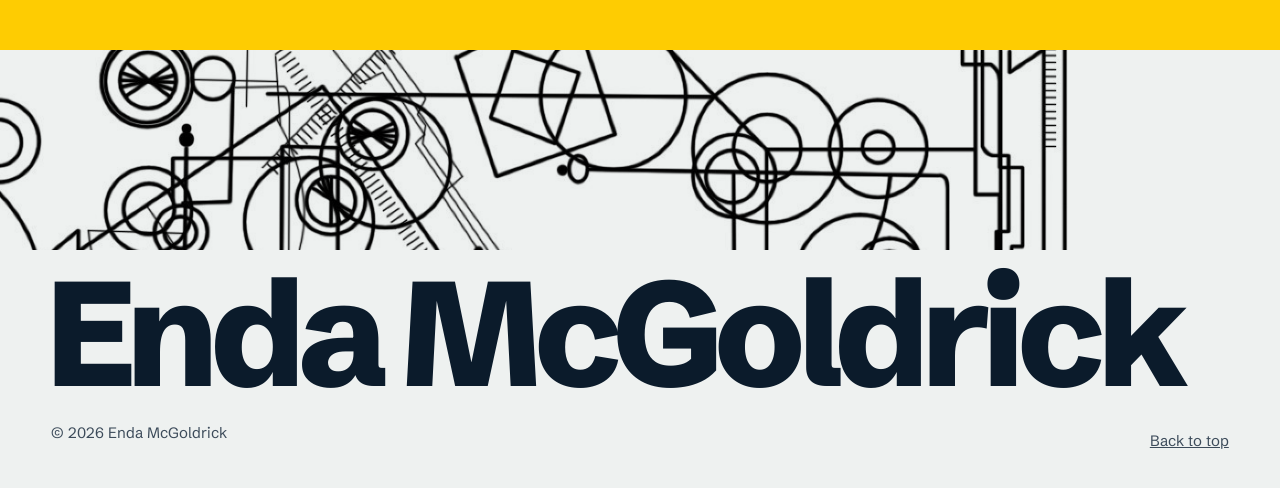
==== commit f03fbddf: "Projects hub: CV in the top bar, labs list, four case study pages; fix 360px overflow and contact he" ====
--- a/index.html
+++ b/index.html
@@ -54,7 +54,9 @@
 .bar nav{display:flex;gap:28px}
 .bar nav a{text-decoration:none;font-weight:500;color:var(--soft);transition:color .2s}
 .bar nav a:hover{color:var(--ink)}
+.bar .cv{font-weight:700;text-decoration:underline;text-decoration-thickness:2px;text-underline-offset:6px;margin-right:-8px}
 @media (max-width:820px){.bar nav{display:none}}
+@media (max-width:420px){.bar .wrap{gap:18px}}
 
 /* buttons: square, one fill */
 .btn{display:inline-flex;align-items:center;min-height:54px;padding:0 26px;font-weight:700;font-size:17px;text-decoration:none;
@@ -135,6 +137,19 @@
 .proj .links{display:flex;flex-wrap:wrap;gap:16px 28px;margin-top:28px;align-items:center}
 @media (max-width:900px){.proj,.proj.flip{grid-template-columns:1fr}.proj.flip .shots{order:0}}
 
+/* labs */
+.labs{margin-top:clamp(80px,9vw,140px)}
+.labs h3{font-size:clamp(2.4rem,5vw,4.4rem)}
+.labs > p{margin-top:14px;max-width:46ch;color:var(--on-field-soft)}
+.lab{display:grid;grid-template-columns:minmax(0,5fr) minmax(0,7fr);gap:12px clamp(28px,5vw,80px);align-items:start;margin-top:clamp(36px,4vw,56px)}
+.lab h4{margin:0;font-size:clamp(1.6rem,2.8vw,2.4rem);font-weight:800;letter-spacing:-.03em;line-height:1.05}
+.lab h4 a{text-decoration:underline;text-decoration-thickness:3px;text-underline-offset:8px;transition:text-underline-offset .2s}
+.lab h4 a:hover{text-underline-offset:12px}
+.lab p{max-width:52ch}
+.lab .status{margin-top:10px;font-weight:700;font-size:17px}
+@media (max-width:900px){.lab{grid-template-columns:1fr}}
+@media (prefers-reduced-motion:reduce){.lab h4 a{transition:none}}
+
 /* how I work */
 .tabs{display:flex;flex-wrap:wrap;gap:8px;margin-bottom:28px}
 .tabs button{font:700 18px var(--font);color:var(--ink);background:var(--step);border:0;min-height:48px;padding:0 22px;cursor:pointer;transition:background-color .2s,color .2s}
@@ -163,7 +178,7 @@
 
 /* contact */
 .contact{margin-top:var(--gap);background:var(--accent);color:var(--on-accent);padding-block:clamp(72px,9vw,128px)}
-.contact h2{font-size:clamp(2.6rem,6.4vw,6rem);max-width:14ch}
+.contact h2{font-size:clamp(2rem,6.4vw,6rem);max-width:20ch}
 .contact .row{display:grid;grid-template-columns:minmax(0,5fr) minmax(0,7fr);gap:32px clamp(32px,5vw,80px);margin-top:36px;align-items:end}
 .contact p{font-size:20px;max-width:40ch}
 .contact .links{display:flex;flex-wrap:wrap;gap:16px 28px;align-items:center}
@@ -174,8 +189,9 @@
 footer .art{overflow:hidden;max-height:200px}
 footer .art img{width:100%;min-width:900px;mix-blend-mode:multiply}
 @media (prefers-color-scheme:dark){:root:not([data-theme="light"]) footer .art img{filter:invert(1);mix-blend-mode:screen}}
-footer .name{font-weight:800;font-size:clamp(3rem,11.6vw,12rem);letter-spacing:-.06em;line-height:.8;margin:24px 0 0 -.04em;white-space:nowrap}
+footer .name{font-weight:800;font-size:clamp(2rem,11.6vw,12rem);letter-spacing:-.06em;line-height:.8;margin:24px 0 0 -.04em;white-space:nowrap}
 footer .small{display:flex;justify-content:space-between;flex-wrap:wrap;gap:12px;padding-block:28px;color:var(--soft);font-size:15px}
+footer .small a{display:inline-block;padding-block:8px}
 
 /* motion: content is visible without script */
 .js .rise{opacity:0;transform:translateY(24px);transition:opacity .7s var(--ease),transform .8s var(--ease);transition-delay:var(--d,0ms)}
@@ -205,6 +221,7 @@
       <a href="#how">Problems solved</a>
       <a href="#skills">Skills</a>
     </nav>
+    <a class="cv" href="Enda-McGoldrick-CV.pdf" target="_blank" rel="noopener">CV</a>
     <a class="btn small" href="#contact">Contact</a>
   </div>
 </header>
@@ -339,7 +356,7 @@
     <section id="projects" class="wrap" aria-labelledby="proj-h">
       <div class="head">
         <h2 id="proj-h" class="rise">Things I've built</h2>
-        <p class="rise">Two apps I built and still run myself. Both publish themselves from GitHub, so updates go live without me doing anything.</p>
+        <p class="rise">Two apps I built and still run myself, and three practice labs for Microsoft 365 and Azure that I am working through. The apps publish themselves from GitHub, so updates go live without me doing anything.</p>
       </div>
 
       <article class="proj">
@@ -372,8 +389,28 @@
           <p class="rise">A calendar for two people: a private calendar each, plus a shared one you both edit. Google sign-in, live sync, invites by a 6-character code, and each other's busy times without the details.</p>
           <p class="rise">It warns you when plans clash and can find a time that suits you both. It also suggests time blocks to help you hit weekly goals. It installs on iPhone and Android and keeps working offline.</p>
           <p class="stack rise">Firebase · Cloud Firestore · Google sign-in · installable web app</p>
+          <div class="links rise">
+            <a class="link" href="projects/le-cheile.html">Read the case study</a>
+          </div>
         </div>
       </article>
+
+      <div class="labs">
+        <h3 class="rise">Labs</h3>
+        <p class="rise">Set up in test environments, not production. The write-ups say what I did and what went wrong.</p>
+        <article class="lab rise">
+          <h4><a href="projects/identity-endpoint-lab.html">Identity and endpoint lab</a></h4>
+          <div><p>Entra ID users and groups, MFA with Conditional Access, and Intune for Windows and Mac, in a free Microsoft 365 test tenant.</p><p class="status">Lab, in progress</p></div>
+        </article>
+        <article class="lab rise">
+          <h4><a href="projects/graph-onboarding.html">Graph onboarding scripts</a></h4>
+          <div><p>PowerShell that creates, licences and offboards users through Microsoft Graph, with -WhatIf, logging and tests.</p><p class="status">Lab, in progress</p></div>
+        </article>
+        <article class="lab rise">
+          <h4><a href="projects/azure-lab.html">Azure lab in Bicep</a></h4>
+          <div><p>A network, a small Windows Server VM, alerts and backup defined in code, with a hybrid identity runbook. Practice for the AZ-104 exam, which I have not taken yet.</p><p class="status">Lab, in progress</p></div>
+        </article>
+      </div>
     </section>
   </div>
 
